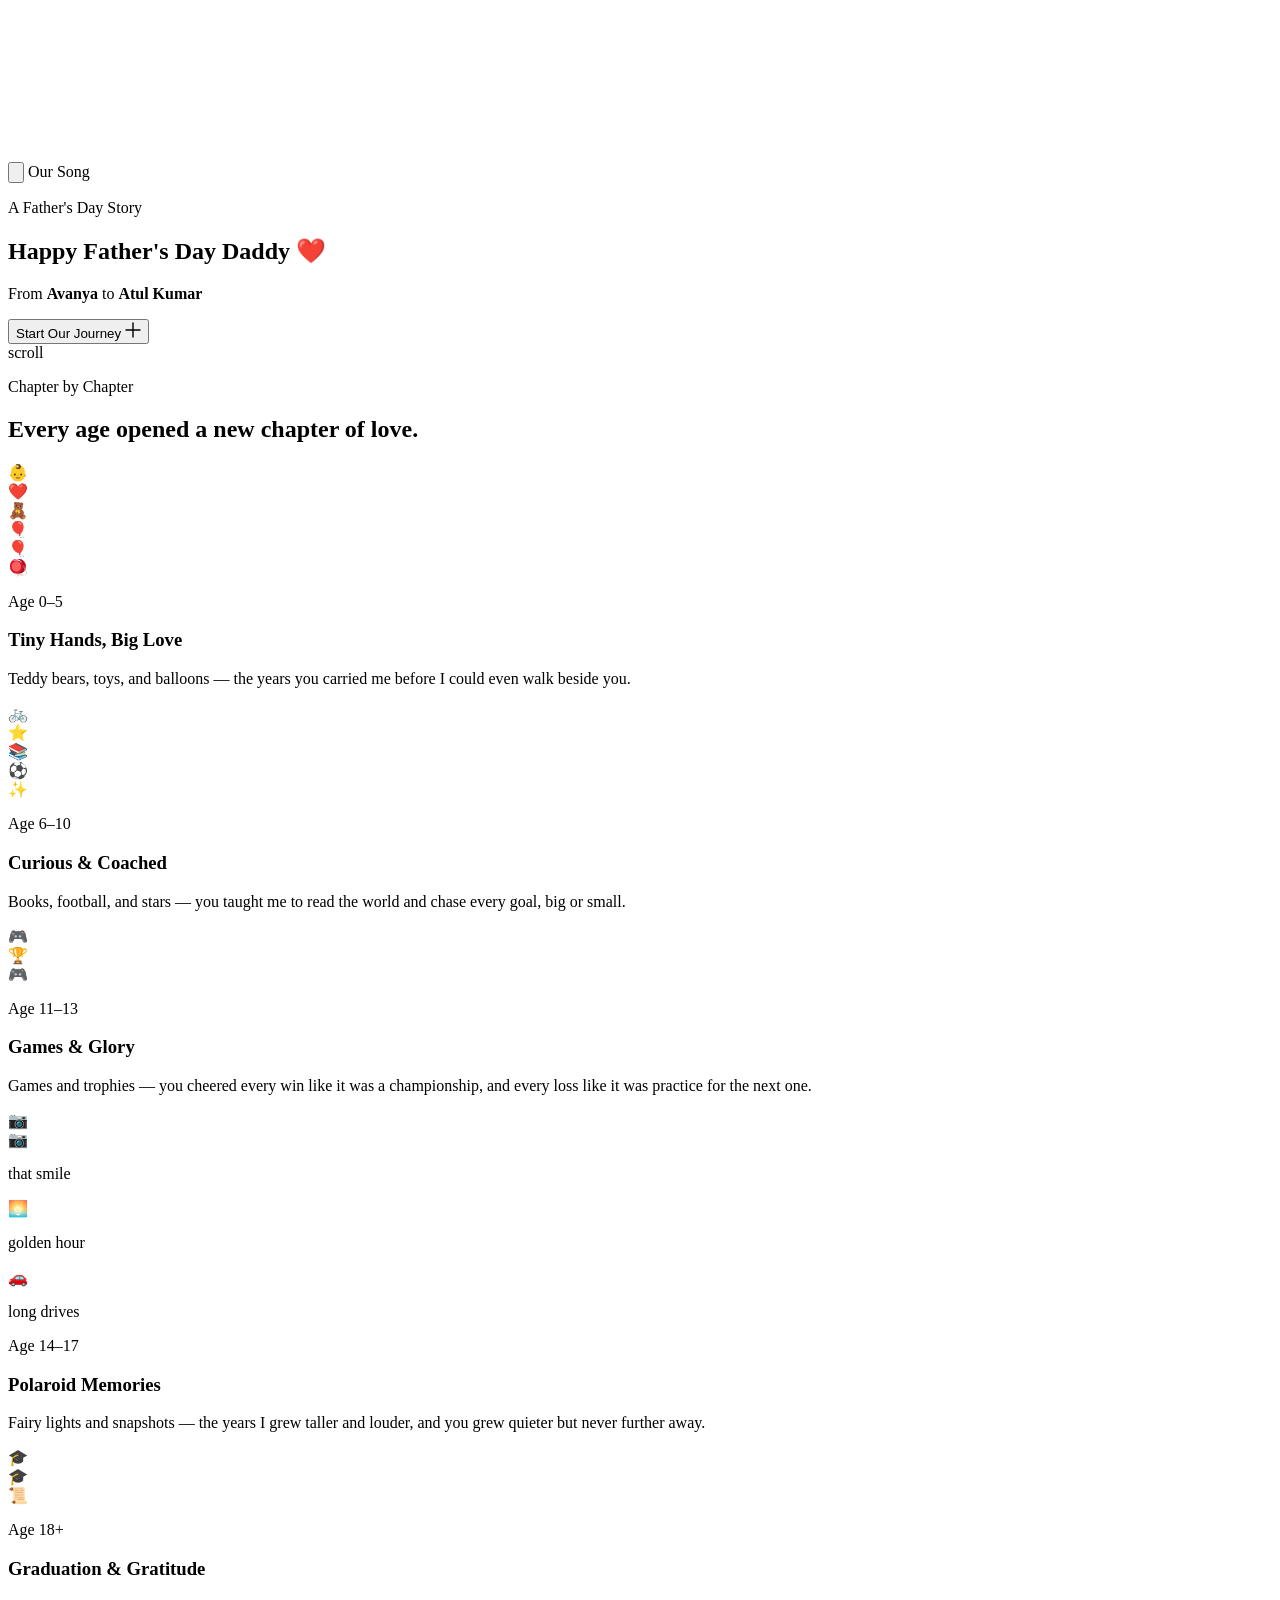
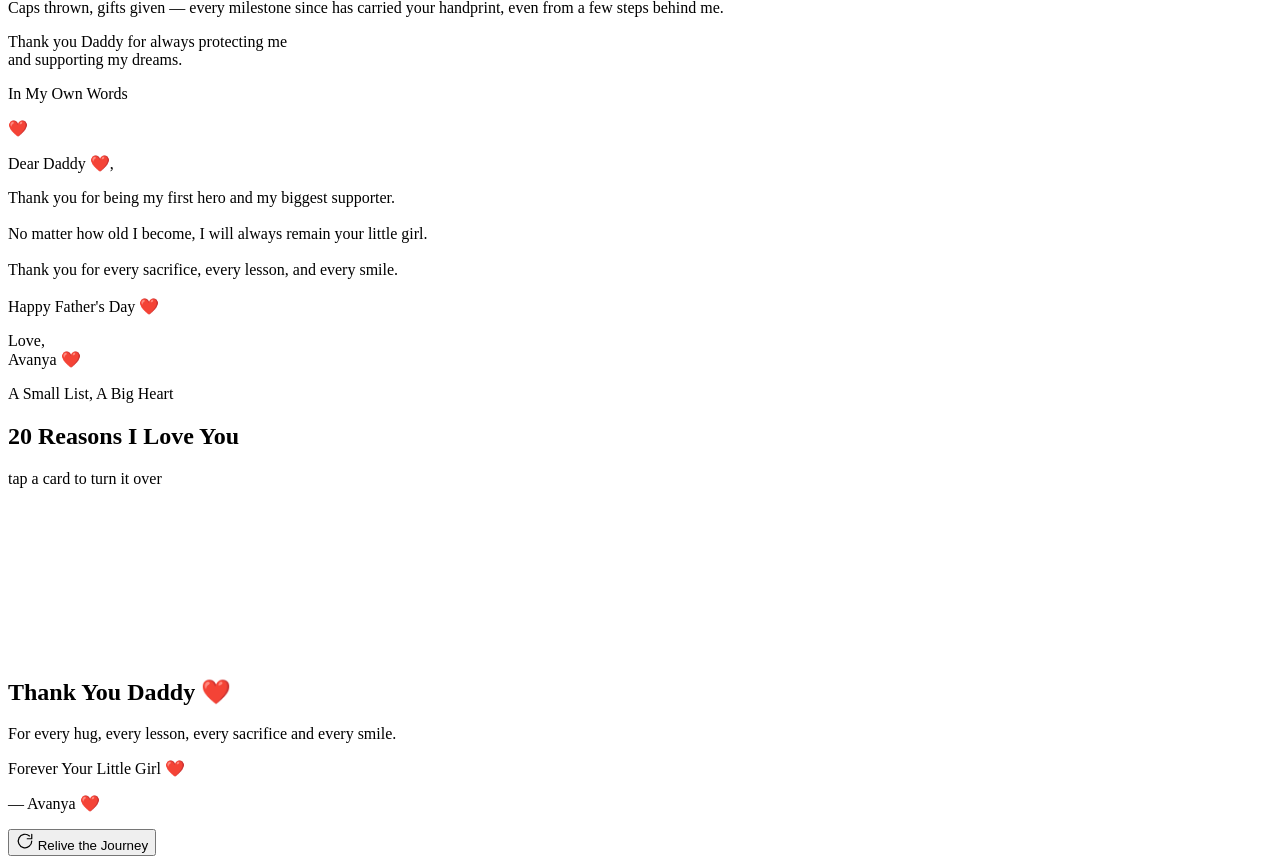
==== index.html @ ef692b57 "Add files via upload" ====
<!DOCTYPE html>
<html lang="en">
<head>
<meta charset="UTF-8">
<meta name="viewport" content="width=device-width, initial-scale=1.0">
<title>A Journey With Daddy ❤️</title>
<link rel="preconnect" href="https://fonts.googleapis.com">
<link rel="preconnect" href="https://fonts.gstatic.com" crossorigin>
<link href="https://fonts.googleapis.com/css2?family=Great+Vibes&family=Playfair+Display:ital,wght@0,400;0,500;0,600;0,700;0,800;0,900;1,500;1,600&family=Quicksand:wght@400;500;600;700&display=swap" rel="stylesheet">
<link rel="stylesheet" href="style.css">
</head>
<body>

<!-- Cursor glow -->
<div class="cursor-glow" id="cursorGlow"></div>

<!-- Ambient canvases -->
<canvas id="starsCanvas"></canvas>
<canvas id="particlesCanvas"></canvas>
<div class="floating-hearts" id="floatingHearts"></div>

<!-- Music Player -->
<div class="music-player" id="musicPlayer">
  <button class="music-btn" id="musicToggle" aria-label="Toggle background music">
    <svg class="music-icon note" viewBox="0 0 24 24" fill="none"><path d="M9 18V5l12-2v13" stroke="currentColor" stroke-width="1.6" stroke-linecap="round" stroke-linejoin="round"/><circle cx="6" cy="18" r="3" stroke="currentColor" stroke-width="1.6"/><circle cx="18" cy="16" r="3" stroke="currentColor" stroke-width="1.6"/></svg>
    <span class="music-rings"><i></i><i></i><i></i></span>
  </button>
  <span class="music-label">Our Song</span>
</div>
<audio id="bgAudio" loop preload="none">
  <source src="https://cdn.pixabay.com/download/audio/2022/05/27/audio_1808fbf07a.mp3" type="audio/mpeg">
</audio>

<!-- Progress thread -->
<div class="scroll-progress" aria-hidden="true"><div class="scroll-progress-fill" id="scrollFill"></div></div>

<!-- ============ HERO ============ -->
<section class="hero" id="hero">
  <div class="hero-vignette"></div>
  <div class="lanterns-bg" id="heroLanterns"></div>

  <div class="locket-wrap" id="locketWrap">
    <div class="locket" id="locket">
      <div class="locket-half left"></div>
      <div class="locket-half right"></div>
      <div class="locket-glow"></div>
    </div>
  </div>

  <div class="hero-content" id="heroContent">
    <p class="eyebrow">A Father's Day Story</p>
    <h1 class="hero-title">
      <span class="line">Happy Father's Day</span>
      <span class="line gold-shimmer">Daddy ❤️</span>
    </h1>
    <p class="hero-subtitle" id="typewriter"></p>
    <p class="hero-byline">From <strong>Avanya</strong> to <strong>Atul Kumar</strong></p>

    <button class="btn-primary" id="startJourneyBtn">
      <span>Start Our Journey</span>
      <svg width="16" height="16" viewBox="0 0 16 16" fill="none"><path d="M8 1v14M1 8h14" stroke="currentColor" stroke-width="1.4" stroke-linecap="round"/></svg>
    </button>
  </div>

  <div class="scroll-cue">
    <span>scroll</span>
    <div class="scroll-cue-line"></div>
  </div>
</section>

<!-- ============ TIMELINE INTRO ============ -->
<section class="timeline-intro">
  <p class="section-eyebrow">Chapter by Chapter</p>
  <h2 class="section-title">Every age opened <span class="ital">a new chapter</span> of love.</h2>
</section>

<!-- ============ TIMELINE ============ -->
<section class="timeline" id="timeline">
  <div class="timeline-spine" aria-hidden="true">
    <div class="timeline-spine-fill" id="spineFill"></div>
    <div class="timeline-spark" id="timelineSpark"></div>
  </div>

  <!-- Chapter 1 -->
  <article class="chapter" data-chapter="1" data-anim="envelope">
    <div class="chapter-marker"><span>👶</span></div>
    <div class="chapter-card">
      <div class="chapter-stage">
        <div class="envelope" id="envelope1">
          <div class="envelope-back"></div>
          <div class="envelope-hearts" id="envHearts1"></div>
          <div class="envelope-flap"></div>
          <div class="envelope-front"></div>
          <div class="envelope-seal">❤️</div>
        </div>
        <div class="floaty teddy">🧸</div>
        <div class="floaty balloon b1">🎈</div>
        <div class="floaty balloon b2">🎈</div>
        <div class="floaty toy">🪀</div>
      </div>
      <div class="chapter-text">
        <p class="chapter-age">Age 0–5</p>
        <h3>Tiny Hands, Big Love</h3>
        <p>Teddy bears, toys, and balloons — the years you carried me before I could even walk beside you.</p>
      </div>
    </div>
  </article>

  <!-- Chapter 2 -->
  <article class="chapter reverse" data-chapter="2" data-anim="starburst">
    <div class="chapter-marker"><span>🚲</span></div>
    <div class="chapter-card">
      <div class="chapter-stage">
        <div class="star-burst-wrap" id="starBurst2">
          <div class="burst-core">⭐</div>
          <div class="burst-rays" id="burstRays2"></div>
        </div>
        <div class="floaty book">📚</div>
        <div class="floaty ball">⚽</div>
        <div class="floaty star1">✨</div>
      </div>
      <div class="chapter-text">
        <p class="chapter-age">Age 6–10</p>
        <h3>Curious & Coached</h3>
        <p>Books, football, and stars — you taught me to read the world and chase every goal, big or small.</p>
      </div>
    </div>
  </article>

  <!-- Chapter 3 -->
  <article class="chapter" data-chapter="3" data-anim="confetti">
    <div class="chapter-marker"><span>🎮</span></div>
    <div class="chapter-card">
      <div class="chapter-stage">
        <div class="confetti-wrap" id="confettiWrap3"></div>
        <div class="floaty trophy">🏆</div>
        <div class="floaty controller">🎮</div>
      </div>
      <div class="chapter-text">
        <p class="chapter-age">Age 11–13</p>
        <h3>Games & Glory</h3>
        <p>Games and trophies — you cheered every win like it was a championship, and every loss like it was practice for the next one.</p>
      </div>
    </div>
  </article>

  <!-- Chapter 4 -->
  <article class="chapter reverse" data-chapter="4" data-anim="polaroids">
    <div class="chapter-marker"><span>📷</span></div>
    <div class="chapter-card">
      <div class="chapter-stage">
        <div class="lights-string">
          <span></span><span></span><span></span><span></span><span></span><span></span><span></span>
        </div>
        <div class="polaroids" id="polaroids4">
          <div class="polaroid p1"><div class="pic">📷</div><p>that smile</p></div>
          <div class="polaroid p2"><div class="pic">🌅</div><p>golden hour</p></div>
          <div class="polaroid p3"><div class="pic">🚗</div><p>long drives</p></div>
        </div>
      </div>
      <div class="chapter-text">
        <p class="chapter-age">Age 14–17</p>
        <h3>Polaroid Memories</h3>
        <p>Fairy lights and snapshots — the years I grew taller and louder, and you grew quieter but never further away.</p>
      </div>
    </div>
  </article>

  <!-- Chapter 5 -->
  <article class="chapter" data-chapter="5" data-anim="giftbox">
    <div class="chapter-marker"><span>🎓</span></div>
    <div class="chapter-card">
      <div class="chapter-stage">
        <div class="gift-wrap" id="gift5">
          <div class="gift-lid"></div>
          <div class="gift-box"></div>
          <div class="gift-ribbon-v"></div>
          <div class="gift-ribbon-h"></div>
          <div class="gift-particles" id="giftParticles5"></div>
        </div>
        <div class="floaty cap">🎓</div>
        <div class="floaty scroll">📜</div>
      </div>
      <div class="chapter-text">
        <p class="chapter-age">Age 18+</p>
        <h3>Graduation & Gratitude</h3>
        <p>Caps thrown, gifts given — every milestone since has carried your handprint, even from a few steps behind me.</p>
      </div>
    </div>
  </article>
</section>

<!-- ============ BONUS LINE ============ -->
<section class="bonus">
  <div class="bonus-frame">
    <p class="bonus-text">Thank you Daddy for always protecting me<br class="br-desktop"> and supporting my dreams.</p>
    <div class="bonus-glow"></div>
  </div>
</section>

<!-- ============ LETTER ============ -->
<section class="letter-section" id="letterSection">
  <p class="section-eyebrow">In My Own Words</p>
  <div class="letter-paper" id="letterPaper">
    <div class="wax-seal">❤️</div>
    <p class="letter-greeting">Dear Daddy ❤️,</p>
    <p class="letter-body">
      Thank you for being my first hero and my biggest supporter.<br><br>
      No matter how old I become, I will always remain your little girl.<br><br>
      Thank you for every sacrifice, every lesson, and every smile.<br><br>
      Happy Father's Day ❤️
    </p>
    <p class="letter-signoff">Love,<br><span class="signature-script">Avanya ❤️</span></p>
  </div>
</section>

<!-- ============ 20 REASONS ============ -->
<section class="reasons" id="reasonsSection">
  <p class="section-eyebrow">A Small List, A Big Heart</p>
  <h2 class="section-title">20 Reasons I Love You</h2>
  <p class="reasons-hint">tap a card to turn it over</p>
  <div class="reasons-grid" id="reasonsGrid"></div>
</section>

<!-- ============ FINALE ============ -->
<section class="finale" id="finaleSection">
  <canvas id="fireworksCanvas"></canvas>
  <div class="finale-lanterns" id="finaleLanterns"></div>
  <div class="finale-hearts" id="finaleHearts"></div>
  <div class="finale-stars" id="finaleStars"></div>

  <div class="finale-content">
    <h2 class="finale-title gold-shimmer">Thank You Daddy ❤️</h2>
    <p class="finale-sub">For every hug, every lesson, every sacrifice and every smile.</p>
    <p class="finale-tagline">Forever Your Little Girl ❤️</p>
    <p class="finale-signature">— Avanya ❤️</p>
  </div>

  <button class="replay-btn" id="replayBtn" title="Play it again">
    <svg width="18" height="18" viewBox="0 0 24 24" fill="none"><path d="M21 12a9 9 0 1 1-3-6.7" stroke="currentColor" stroke-width="1.6" stroke-linecap="round"/><path d="M21 3v6h-6" stroke="currentColor" stroke-width="1.6" stroke-linecap="round" stroke-linejoin="round"/></svg>
    <span>Relive the Journey</span>
  </button>
</section>

<!-- Easter egg toast -->
<div class="egg-toast" id="eggToast"></div>

<script src="script.js"></script>
</body>
</html>
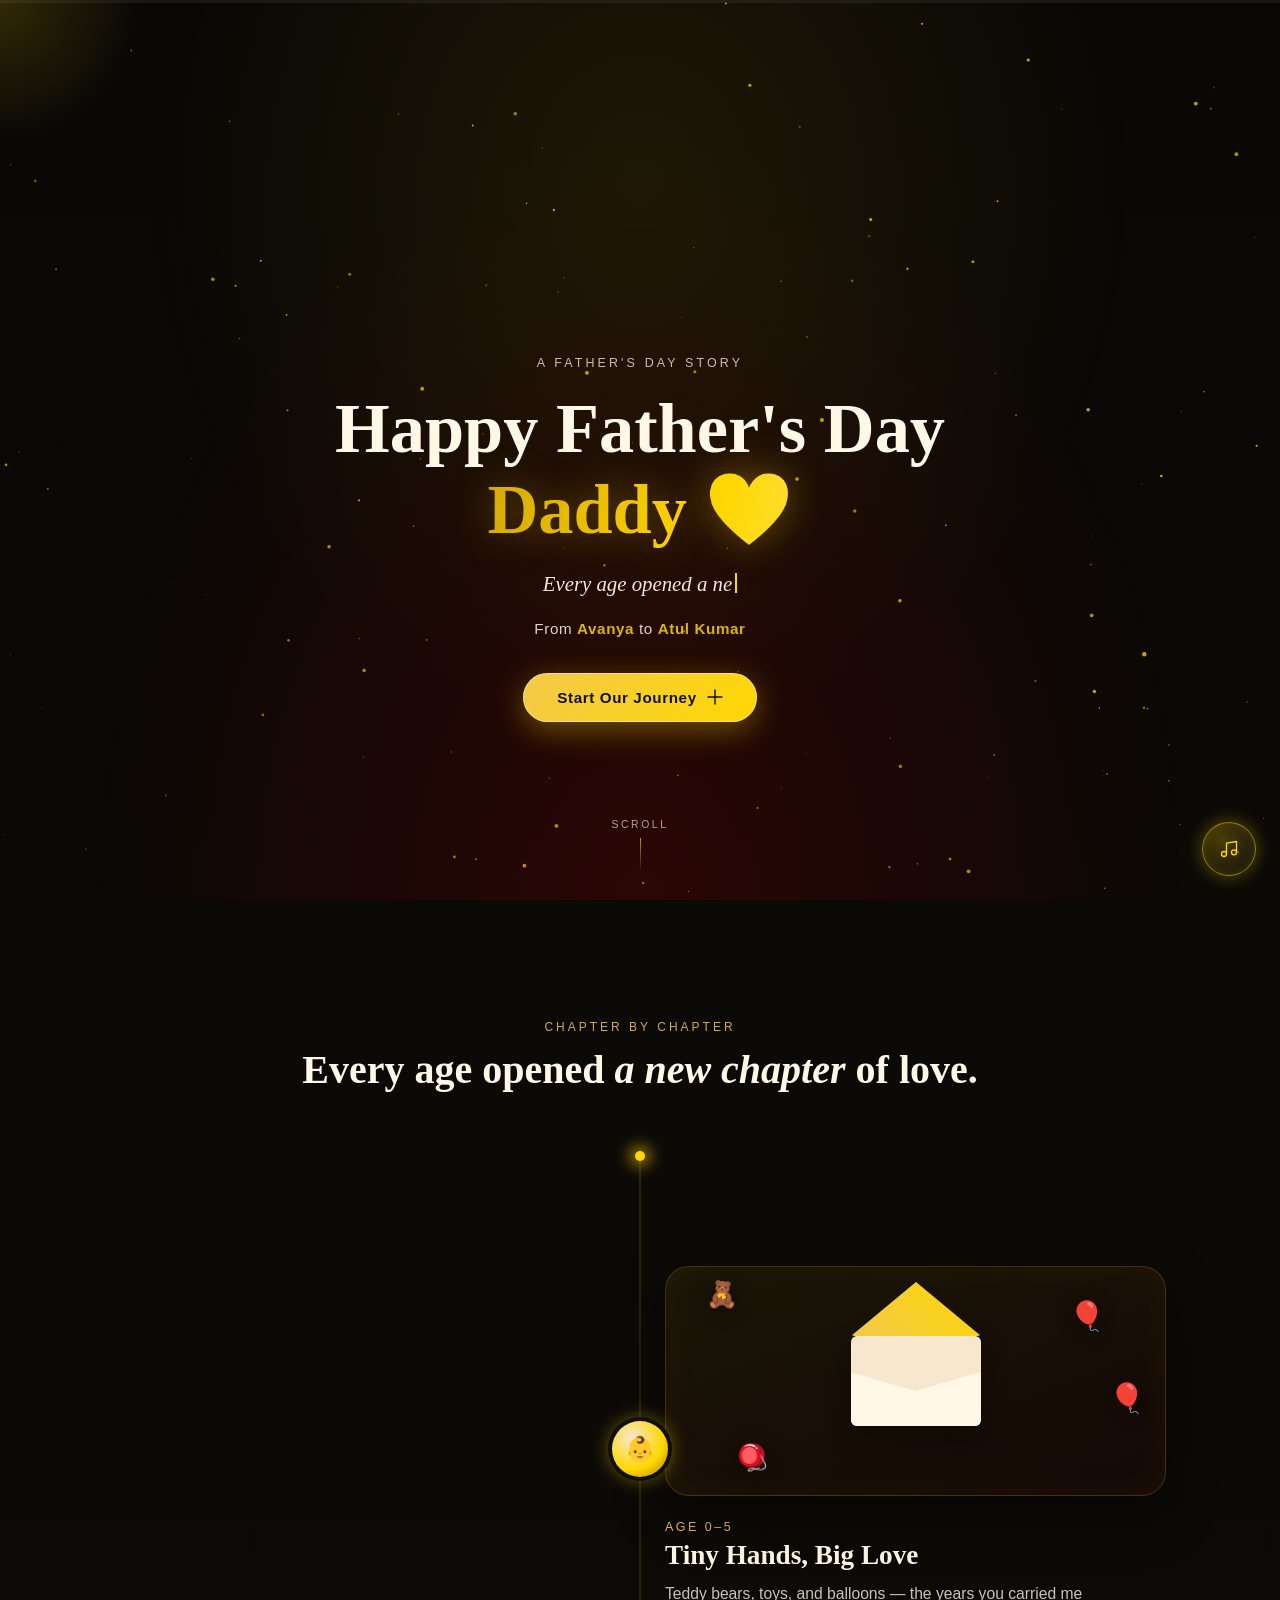
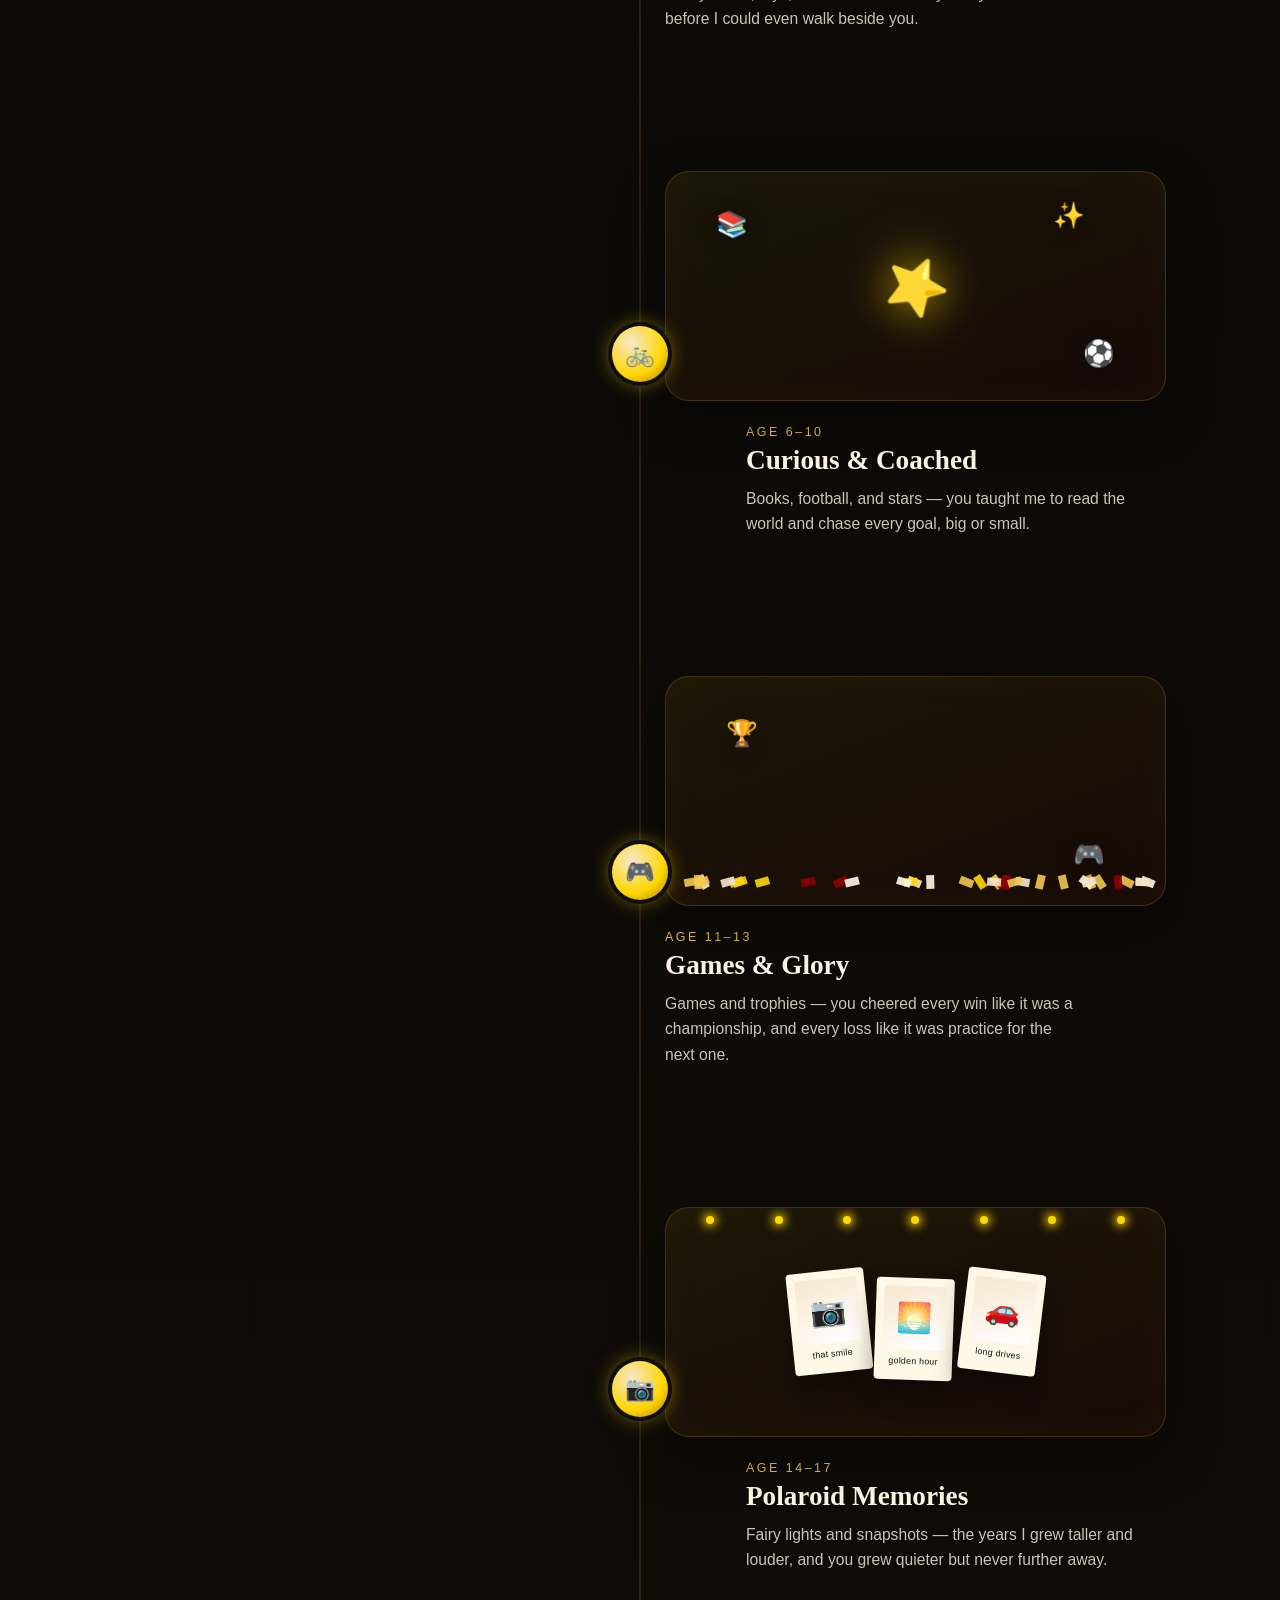
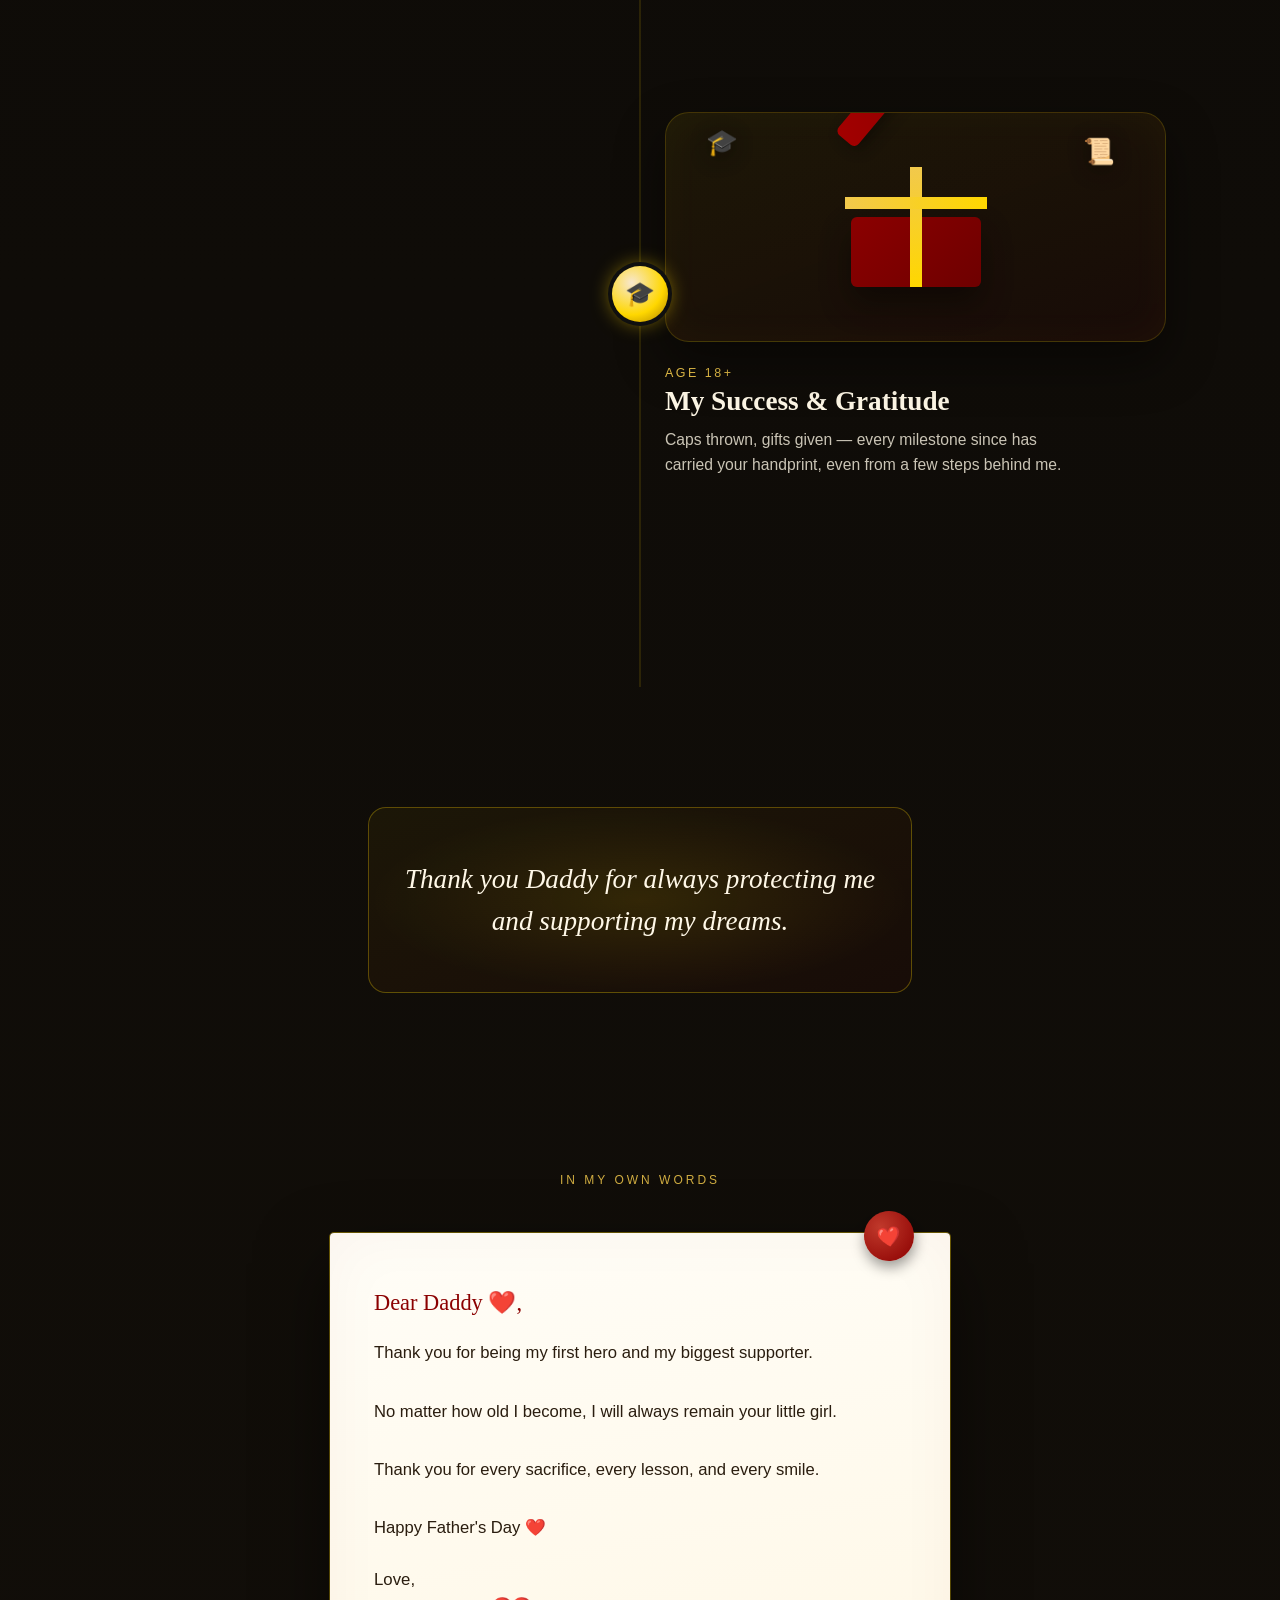
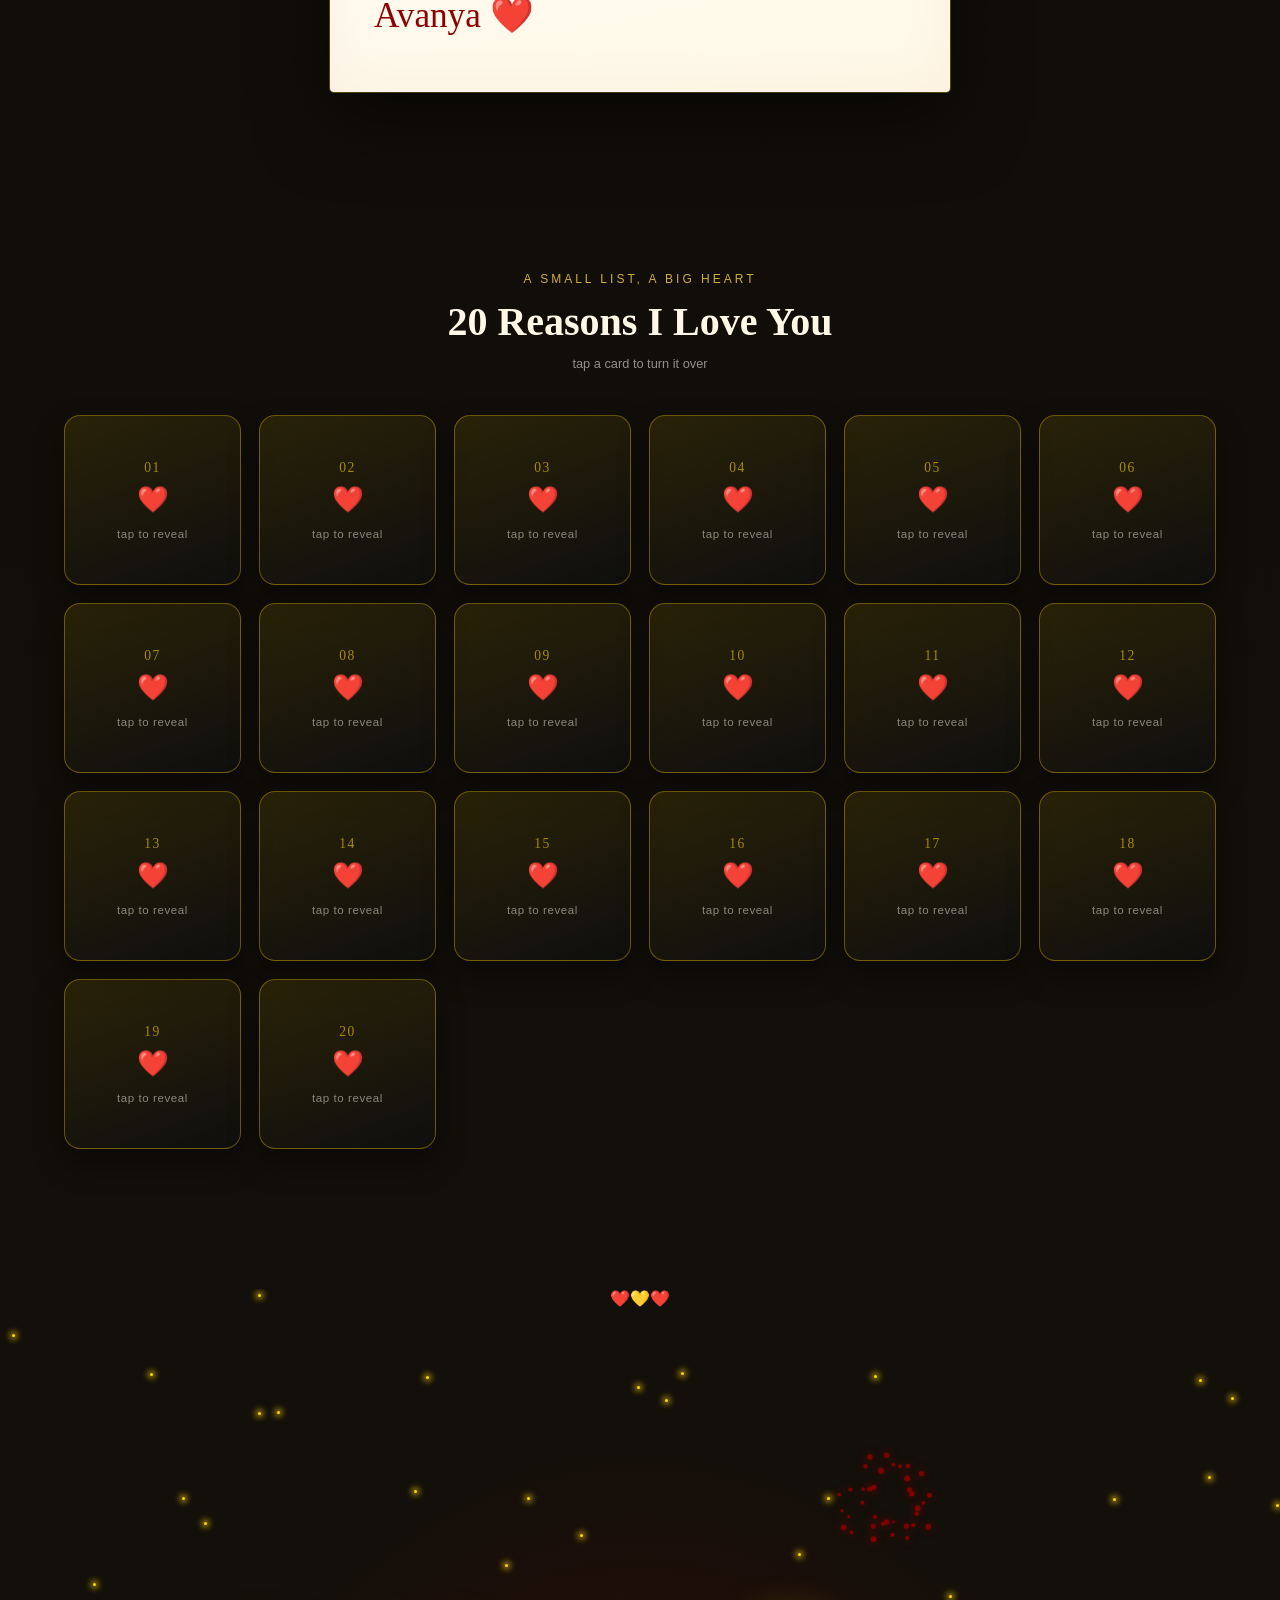
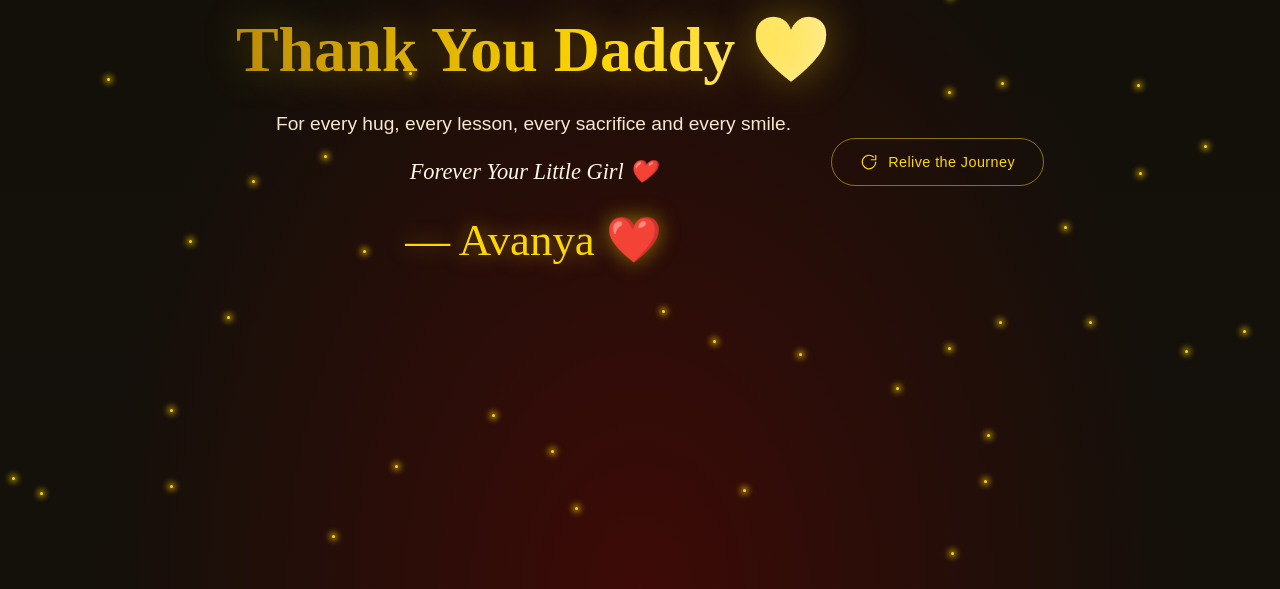
==== commit b738f509: "Change heading from 'Graduation' to 'My Success'" ====
--- a/index.html
+++ b/index.html
@@ -183,7 +183,7 @@
       </div>
       <div class="chapter-text">
         <p class="chapter-age">Age 18+</p>
-        <h3>Graduation & Gratitude</h3>
+        <h3>My Success & Gratitude</h3>
         <p>Caps thrown, gifts given — every milestone since has carried your handprint, even from a few steps behind me.</p>
       </div>
     </div>
--- a/style.css
+++ b/style.css
@@ -0,0 +1,1078 @@
+/* ===========================================================
+   A JOURNEY WITH DADDY — Elegant Gold Theme
+   =========================================================== */
+
+:root{
+  --gold: #FFD700;
+  --gold-soft: #F2C94C;
+  --deep-red: #8B0000;
+  --black: #0F0F0F;
+  --ivory: #FFF8E7;
+  --champagne: #F7E7CE;
+
+  --bg-1: #0a0806;
+  --bg-2: #14100a;
+
+  --font-display: 'Playfair Display', serif;
+  --font-body: 'Quicksand', sans-serif;
+  --font-script: 'Great Vibes', cursive;
+
+  --ease: cubic-bezier(.22,.61,.36,1);
+}
+
+@media (prefers-reduced-motion: reduce){
+  *{ animation-duration: 0.001ms !important; animation-iteration-count: 1 !important; transition-duration: 0.001ms !important; scroll-behavior: auto !important; }
+}
+
+*{ margin:0; padding:0; box-sizing:border-box; }
+
+html{
+  scroll-behavior: smooth;
+  background: var(--black);
+}
+
+body{
+  font-family: var(--font-body);
+  background: linear-gradient(180deg, var(--bg-1), var(--bg-2));
+  color: var(--ivory);
+  overflow-x: hidden;
+  position: relative;
+  cursor: default;
+}
+
+::selection{ background: var(--deep-red); color: var(--gold); }
+
+a, button{ font-family: inherit; }
+
+:focus-visible{
+  outline: 2px solid var(--gold);
+  outline-offset: 3px;
+}
+
+.ital{ font-style: italic; }
+
+/* ============ Ambient canvases / layers ============ */
+#starsCanvas, #particlesCanvas{
+  position: fixed; inset: 0;
+  width: 100%; height: 100%;
+  pointer-events: none;
+  z-index: 1;
+}
+#particlesCanvas{ z-index: 2; }
+
+.floating-hearts{
+  position: fixed; inset:0;
+  pointer-events: none;
+  z-index: 3;
+  overflow: hidden;
+}
+.floating-hearts .fh{
+  position: absolute;
+  bottom: -40px;
+  font-size: var(--s, 16px);
+  opacity: .85;
+  filter: drop-shadow(0 0 6px rgba(255,215,0,.5));
+  animation: floatUp var(--dur,12s) linear forwards;
+  will-change: transform, opacity;
+}
+@keyframes floatUp{
+  0%{ transform: translateY(0) translateX(0) rotate(0deg); opacity:0; }
+  10%{ opacity:.9; }
+  90%{ opacity:.7; }
+  100%{ transform: translateY(-110vh) translateX(var(--drift,30px)) rotate(360deg); opacity:0; }
+}
+
+/* ============ Cursor glow ============ */
+.cursor-glow{
+  position: fixed;
+  top:0; left:0;
+  width: 280px; height: 280px;
+  border-radius: 50%;
+  background: radial-gradient(circle, rgba(255,215,0,.16), rgba(255,215,0,0) 70%);
+  pointer-events: none;
+  z-index: 5;
+  transform: translate(-50%,-50%);
+  transition: opacity .3s ease;
+  mix-blend-mode: screen;
+}
+@media (hover: none){ .cursor-glow{ display:none; } }
+
+/* ============ Scroll progress thread ============ */
+.scroll-progress{
+  position: fixed;
+  top:0; left:0; right:0;
+  height: 3px;
+  background: rgba(255,255,255,.06);
+  z-index: 60;
+}
+.scroll-progress-fill{
+  height: 100%;
+  width: 0%;
+  background: linear-gradient(90deg, var(--deep-red), var(--gold));
+  box-shadow: 0 0 10px rgba(255,215,0,.7);
+  transition: width .08s linear;
+}
+
+/* ============ Music player ============ */
+.music-player{
+  position: fixed;
+  bottom: 24px; right: 24px;
+  z-index: 50;
+  display: flex;
+  align-items: center;
+  gap: 10px;
+  flex-direction: row-reverse;
+}
+.music-btn{
+  width: 54px; height: 54px;
+  border-radius: 50%;
+  border: 1px solid rgba(255,215,0,.5);
+  background: radial-gradient(circle at 35% 30%, rgba(255,215,0,.25), rgba(15,15,15,.9));
+  color: var(--gold);
+  display:flex; align-items:center; justify-content:center;
+  cursor: pointer;
+  position: relative;
+  box-shadow: 0 0 18px rgba(255,215,0,.35), inset 0 0 10px rgba(255,215,0,.15);
+  transition: transform .25s var(--ease);
+}
+.music-btn:hover{ transform: scale(1.08); }
+.music-icon{ width: 20px; height:20px; position:relative; z-index:2; transition: transform .4s; }
+.music-player.playing .music-icon{ animation: noteBob 1.6s ease-in-out infinite; }
+@keyframes noteBob{ 0%,100%{ transform: translateY(0) rotate(0); } 50%{ transform: translateY(-2px) rotate(-6deg); } }
+
+.music-rings{ position:absolute; inset:0; border-radius:50%; }
+.music-rings i{
+  position:absolute; inset:0;
+  border-radius:50%;
+  border: 1px solid rgba(255,215,0,.5);
+  opacity: 0;
+}
+.music-player.playing .music-rings i{ animation: ringPulse 2.4s ease-out infinite; }
+.music-rings i:nth-child(2){ animation-delay: .8s; }
+.music-rings i:nth-child(3){ animation-delay: 1.6s; }
+@keyframes ringPulse{
+  0%{ transform: scale(1); opacity:.6; }
+  100%{ transform: scale(1.8); opacity:0; }
+}
+.music-label{
+  font-size: .72rem;
+  letter-spacing: .08em;
+  text-transform: uppercase;
+  color: var(--champagne);
+  background: rgba(15,15,15,.7);
+  border: 1px solid rgba(255,215,0,.25);
+  padding: 6px 12px;
+  border-radius: 20px;
+  opacity: 0;
+  transform: translateX(8px);
+  transition: opacity .3s, transform .3s;
+  pointer-events: none;
+  white-space: nowrap;
+}
+.music-player:hover .music-label{ opacity: 1; transform: translateX(0); }
+
+/* =========================================================
+   HERO
+   ========================================================= */
+.hero{
+  position: relative;
+  min-height: 100vh;
+  display: flex;
+  flex-direction: column;
+  align-items: center;
+  justify-content: center;
+  text-align: center;
+  padding: 100px 24px 80px;
+  overflow: hidden;
+  z-index: 4;
+}
+.hero-vignette{
+  position: absolute; inset: 0;
+  background:
+    radial-gradient(ellipse at 50% 20%, rgba(255,215,0,.08), transparent 55%),
+    radial-gradient(ellipse at 50% 100%, rgba(139,0,0,.25), transparent 60%);
+  pointer-events: none;
+}
+
+.lanterns-bg{ position:absolute; inset:0; pointer-events:none; overflow:hidden; }
+.lantern{
+  position: absolute;
+  bottom: -120px;
+  font-size: var(--lsize, 30px);
+  opacity: .8;
+  filter: drop-shadow(0 0 12px rgba(255,180,60,.7));
+  animation: lanternRise var(--ldur, 18s) ease-in forwards;
+}
+@keyframes lanternRise{
+  0%{ transform: translateY(0) translateX(0) rotate(-3deg); opacity:0; }
+  8%{ opacity:.9; }
+  50%{ transform: translateY(-55vh) translateX(var(--ldrift,20px)) rotate(3deg); }
+  100%{ transform: translateY(-115vh) translateX(calc(var(--ldrift,20px) * -1)) rotate(-3deg); opacity:0; }
+}
+
+/* Locket */
+.locket-wrap{
+  position: relative;
+  width: 140px; height: 140px;
+  margin-bottom: 18px;
+  perspective: 800px;
+}
+.locket{
+  position: relative;
+  width: 100%; height: 100%;
+}
+.locket-half{
+  position: absolute;
+  top:0; width: 50%; height: 100%;
+  background: linear-gradient(135deg, var(--gold-soft), var(--gold) 40%, #b8860b 100%);
+  border: 2px solid rgba(255,248,231,.6);
+  box-shadow: 0 0 30px rgba(255,215,0,.55), inset 0 0 18px rgba(255,255,255,.25);
+  transition: transform 1.4s var(--ease);
+  transform-origin: center;
+}
+.locket-half.left{
+  left:0;
+  border-radius: 70px 6px 6px 70px;
+  transform: rotateY(0deg);
+}
+.locket-half.right{
+  right:0;
+  border-radius: 6px 70px 70px 6px;
+  transform: rotateY(0deg);
+}
+.locket-half::after{
+  content:"";
+  position: absolute; inset: 10px;
+  border: 1px solid rgba(139,0,0,.5);
+  border-radius: inherit;
+}
+.locket.opened .locket-half.left{ transform: translateX(-130%) rotateY(-40deg); opacity: 0; }
+.locket.opened .locket-half.right{ transform: translateX(130%) rotateY(40deg); opacity: 0; }
+.locket-glow{
+  position: absolute;
+  inset: -30px;
+  border-radius: 50%;
+  background: radial-gradient(circle, rgba(255,215,0,.55), transparent 65%);
+  opacity: 0;
+  transition: opacity .8s ease;
+  pointer-events:none;
+}
+.locket.opened .locket-glow{ opacity: 1; animation: locketFlash 1.6s ease-out forwards; }
+@keyframes locketFlash{
+  0%{ transform: scale(.6); opacity: 0; }
+  35%{ transform: scale(1.6); opacity: 1; }
+  100%{ transform: scale(2.4); opacity: 0; }
+}
+
+.hero-content{
+  position: relative;
+  z-index: 5;
+  max-width: 760px;
+  display:flex;
+  flex-direction: column;
+  align-items: center;
+  opacity: 0;
+  transform: translateY(16px);
+  animation: heroIn 1.2s var(--ease) forwards;
+  animation-delay: .3s;
+}
+@keyframes heroIn{ to{ opacity:1; transform: translateY(0); } }
+
+.eyebrow{
+  font-size: .78rem;
+  letter-spacing: .25em;
+  text-transform: uppercase;
+  color: var(--champagne);
+  opacity: .8;
+  margin-bottom: 18px;
+}
+
+.hero-title{
+  font-family: var(--font-display);
+  font-weight: 800;
+  line-height: 1.15;
+  font-size: clamp(2.1rem, 6.5vw, 4.4rem);
+  color: var(--ivory);
+  margin-bottom: 22px;
+}
+.hero-title .line{ display:block; }
+
+.gold-shimmer{
+  background: linear-gradient(100deg, #b8860b 0%, var(--gold) 25%, #fff7d6 45%, var(--gold) 65%, #8a6d00 90%);
+  background-size: 250% auto;
+  -webkit-background-clip: text;
+  background-clip: text;
+  color: transparent;
+  animation: shimmer 5s linear infinite;
+  text-shadow: 0 0 40px rgba(255,215,0,.35);
+}
+@keyframes shimmer{
+  0%{ background-position: 0% 50%; }
+  100%{ background-position: 250% 50%; }
+}
+
+.hero-subtitle{
+  font-family: var(--font-display);
+  font-style: italic;
+  font-size: clamp(1rem, 2.4vw, 1.3rem);
+  color: var(--champagne);
+  min-height: 1.6em;
+  margin-bottom: 14px;
+}
+.hero-subtitle::after{
+  content:"";
+  display: inline-block;
+  width: 2px; height: 1em;
+  background: var(--gold);
+  margin-left: 3px;
+  vertical-align: -2px;
+  animation: caretBlink 1s steps(1) infinite;
+}
+@keyframes caretBlink{ 50%{ opacity:0; } }
+
+.hero-byline{
+  font-size: .95rem;
+  letter-spacing: .04em;
+  color: var(--ivory);
+  opacity: .85;
+  margin-bottom: 36px;
+}
+.hero-byline strong{ color: var(--gold); font-weight: 700; }
+
+.btn-primary{
+  position: relative;
+  display: inline-flex;
+  align-items: center;
+  gap: 10px;
+  padding: 16px 34px;
+  font-family: var(--font-body);
+  font-weight: 700;
+  font-size: .95rem;
+  letter-spacing: .04em;
+  color: var(--black);
+  background: linear-gradient(135deg, var(--gold-soft), var(--gold));
+  border: none;
+  border-radius: 40px;
+  cursor: pointer;
+  overflow: hidden;
+  box-shadow: 0 8px 30px rgba(255,215,0,.35), 0 0 0 1px rgba(255,248,231,.4) inset;
+  transition: transform .3s var(--ease), box-shadow .3s var(--ease);
+}
+.btn-primary:hover{
+  transform: translateY(-3px) scale(1.02);
+  box-shadow: 0 14px 40px rgba(255,215,0,.5), 0 0 0 1px rgba(255,248,231,.6) inset;
+}
+.btn-primary:active{ transform: translateY(-1px) scale(.99); }
+.btn-primary svg{ transition: transform .3s; }
+.btn-primary:hover svg{ transform: rotate(90deg); }
+.btn-primary::before{
+  content:"";
+  position: absolute;
+  top:0; left:-60%;
+  width: 40%; height: 100%;
+  background: linear-gradient(120deg, transparent, rgba(255,255,255,.55), transparent);
+  transform: skewX(-20deg);
+  animation: sweep 3.2s ease-in-out infinite;
+}
+@keyframes sweep{
+  0%{ left:-60%; }
+  50%{ left: 130%; }
+  100%{ left: 130%; }
+}
+
+.scroll-cue{
+  position: absolute;
+  bottom: 28px;
+  display: flex;
+  flex-direction: column;
+  align-items: center;
+  gap: 8px;
+  z-index: 5;
+  opacity: .7;
+}
+.scroll-cue span{
+  font-size: .65rem;
+  letter-spacing: .25em;
+  text-transform: uppercase;
+  color: var(--champagne);
+}
+.scroll-cue-line{
+  width: 1px; height: 34px;
+  background: linear-gradient(180deg, var(--gold), transparent);
+  position: relative;
+  overflow: hidden;
+}
+.scroll-cue-line::after{
+  content:"";
+  position: absolute;
+  top:-100%; left:0;
+  width:100%; height:100%;
+  background: var(--gold);
+  animation: cueDrop 1.8s ease-in-out infinite;
+}
+@keyframes cueDrop{ 0%{ top:-100%; } 100%{ top:100%; } }
+
+/* =========================================================
+   SECTION GENERICS
+   ========================================================= */
+.section-eyebrow{
+  text-align:center;
+  font-size: .75rem;
+  letter-spacing: .25em;
+  text-transform: uppercase;
+  color: var(--gold-soft);
+  opacity: .85;
+  margin-bottom: 10px;
+}
+.section-title{
+  text-align:center;
+  font-family: var(--font-display);
+  font-weight: 700;
+  font-size: clamp(1.6rem, 4vw, 2.5rem);
+  color: var(--ivory);
+  max-width: 780px;
+  margin: 0 auto;
+  line-height: 1.3;
+}
+
+.timeline-intro{
+  position: relative;
+  z-index: 4;
+  padding: 120px 24px 60px;
+  text-align: center;
+}
+
+/* =========================================================
+   TIMELINE
+   ========================================================= */
+.timeline{
+  position: relative;
+  z-index: 4;
+  max-width: 1100px;
+  margin: 0 auto;
+  padding: 40px 24px 140px;
+}
+
+.timeline-spine{
+  position: absolute;
+  left: 50%;
+  top: 0;
+  bottom: 0;
+  width: 2px;
+  background: rgba(255,215,0,.12);
+  transform: translateX(-50%);
+}
+.timeline-spine-fill{
+  position: absolute;
+  top:0; left:0; width:100%;
+  height: 0%;
+  background: linear-gradient(180deg, var(--deep-red), var(--gold));
+  box-shadow: 0 0 12px rgba(255,215,0,.6);
+}
+.timeline-spark{
+  position: absolute;
+  left: 50%;
+  top: 0%;
+  width: 10px; height: 10px;
+  border-radius: 50%;
+  background: var(--gold);
+  box-shadow: 0 0 16px 4px rgba(255,215,0,.8);
+  transform: translate(-50%,-50%);
+}
+
+.chapter{
+  position: relative;
+  display: grid;
+  grid-template-columns: 1fr 1fr;
+  align-items: center;
+  gap: 50px;
+  padding: 70px 0;
+  opacity: 0;
+  transform: translateY(50px);
+  transition: opacity .9s var(--ease), transform .9s var(--ease);
+}
+.chapter.in-view{ opacity: 1; transform: translateY(0); }
+
+.chapter-marker{
+  position: absolute;
+  left: 50%;
+  top: 50%;
+  transform: translate(-50%,-50%) scale(.6);
+  width: 56px; height: 56px;
+  border-radius: 50%;
+  background: radial-gradient(circle at 35% 30%, var(--champagne), var(--gold) 60%, #a87c00);
+  display: flex; align-items: center; justify-content: center;
+  font-size: 1.5rem;
+  box-shadow: 0 0 0 4px rgba(15,15,15,1), 0 0 20px rgba(255,215,0,.6);
+  z-index: 6;
+  opacity: 0;
+  transition: opacity .6s var(--ease) .2s, transform .6s var(--ease) .2s;
+}
+.chapter.in-view .chapter-marker{ opacity: 1; transform: translate(-50%,-50%) scale(1); }
+
+.chapter-card{
+  grid-column: 2 / 3;
+  display: flex;
+  flex-direction: column;
+  gap: 24px;
+}
+.chapter.reverse .chapter-card{ grid-column: 1 / 2; }
+.chapter.reverse{ direction: rtl; }
+.chapter.reverse .chapter-text{ direction: ltr; }
+.chapter.reverse .chapter-stage{ direction: ltr; }
+
+.chapter-stage{
+  position: relative;
+  height: 230px;
+  border-radius: 24px;
+  background: linear-gradient(160deg, rgba(255,215,0,.06), rgba(139,0,0,.08));
+  border: 1px solid rgba(255,215,0,.18);
+  display: flex; align-items: center; justify-content: center;
+  overflow: hidden;
+  box-shadow: 0 20px 50px rgba(0,0,0,.45), inset 0 0 40px rgba(255,215,0,.04);
+}
+
+.chapter-text{
+  text-align: left;
+  max-width: 420px;
+}
+.chapter-age{
+  font-size: .78rem;
+  letter-spacing: .2em;
+  text-transform: uppercase;
+  color: var(--gold-soft);
+  margin-bottom: 6px;
+}
+.chapter-text h3{
+  font-family: var(--font-display);
+  font-size: clamp(1.3rem, 2.6vw, 1.7rem);
+  color: var(--ivory);
+  margin-bottom: 10px;
+}
+.chapter-text p:not(.chapter-age){
+  font-size: .98rem;
+  line-height: 1.6;
+  color: rgba(255,248,231,.78);
+}
+
+.floaty{
+  position: absolute;
+  font-size: 1.6rem;
+  filter: drop-shadow(0 4px 10px rgba(0,0,0,.4));
+  animation: gentleFloat 5s ease-in-out infinite;
+}
+@keyframes gentleFloat{
+  0%,100%{ transform: translateY(0) rotate(0deg); }
+  50%{ transform: translateY(-12px) rotate(6deg); }
+}
+
+/* Chapter 1: Envelope */
+.envelope{ position: relative; width: 130px; height: 90px; }
+.envelope-back{
+  position:absolute; inset:0;
+  background: var(--champagne);
+  border-radius: 6px;
+  box-shadow: 0 10px 25px rgba(0,0,0,.35);
+}
+.envelope-front{
+  position:absolute; left:0; right:0; bottom:0; height: 60%;
+  background: var(--ivory);
+  border-radius: 0 0 6px 6px;
+  clip-path: polygon(0 0, 50% 35%, 100% 0, 100% 100%, 0 100%);
+  z-index: 3;
+}
+.envelope-flap{
+  position:absolute; top:0; left:0; right:0; height: 60%;
+  background: linear-gradient(135deg, var(--gold-soft), var(--gold));
+  clip-path: polygon(0 0, 100% 0, 50% 100%);
+  transform-origin: top;
+  transition: transform 1s var(--ease);
+  z-index: 4;
+  border-radius: 4px 4px 0 0;
+}
+.envelope.opened .envelope-flap{ transform: rotateX(180deg); }
+.envelope-seal{
+  position:absolute; top: 28%; left:50%; transform: translate(-50%,-50%);
+  font-size: 1.1rem; z-index: 5;
+  transition: opacity .4s, transform .4s;
+}
+.envelope.opened .envelope-seal{ opacity:0; transform: translate(-50%,-50%) scale(0); }
+.envelope-hearts{ position:absolute; inset:-40px; z-index: 2; pointer-events:none; }
+.envelope-hearts .pop-heart{
+  position:absolute; left:50%; top:50%;
+  font-size: 1rem;
+  opacity:0;
+  animation: heartPop 1.4s ease-out forwards;
+}
+@keyframes heartPop{
+  0%{ opacity:0; transform: translate(-50%,-50%) scale(.3); }
+  20%{ opacity:1; }
+  100%{ opacity:0; transform: translate(calc(-50% + var(--hx,0px)), calc(-50% + var(--hy,-90px))) scale(1.1) rotate(20deg); }
+}
+.teddy{ top: 12px; left: 8%; animation-delay: .2s; }
+.balloon{ font-size: 1.8rem; }
+.b1{ top: 14%; right: 12%; animation-delay: .6s; }
+.b2{ top: 50%; right: 4%; animation-delay: 1.1s; }
+.toy{ bottom: 10%; left: 14%; animation-delay: .9s; }
+
+/* Chapter 2: Star burst */
+.star-burst-wrap{ position: relative; width: 140px; height: 140px; display:flex; align-items:center; justify-content:center; }
+.burst-core{
+  font-size: 2.4rem;
+  filter: drop-shadow(0 0 16px rgba(255,215,0,.8));
+  transition: transform .6s var(--ease);
+}
+.star-burst-wrap.burst .burst-core{ transform: scale(1.4) rotate(25deg); }
+.burst-rays{ position:absolute; inset:0; }
+.burst-rays .ray{
+  position: absolute; top:50%; left:50%;
+  width: 5px; height: 5px;
+  border-radius: 50%;
+  background: var(--gold);
+  box-shadow: 0 0 8px rgba(255,215,0,.9);
+  opacity: 0;
+}
+.star-burst-wrap.burst .ray{
+  animation: rayShoot .9s ease-out forwards;
+}
+@keyframes rayShoot{
+  0%{ opacity: 1; transform: translate(-50%,-50%) translate(0,0) scale(1); }
+  100%{ opacity: 0; transform: translate(-50%,-50%) translate(var(--rx), var(--ry)) scale(.3); }
+}
+.book{ top: 16%; left: 10%; }
+.ball{ bottom: 14%; right: 10%; animation-delay: .4s; }
+.star1{ top: 12%; right: 16%; animation-delay: .8s; }
+
+/* Chapter 3: Confetti */
+.confetti-wrap{ position:absolute; inset:0; overflow:hidden; pointer-events:none; }
+.confetti-wrap .piece{
+  position:absolute;
+  top: -10%;
+  width: 8px; height: 14px;
+  opacity: 0;
+}
+.confetti-wrap.burst .piece{
+  animation: confettiFall var(--cdur,1.6s) ease-in forwards;
+}
+@keyframes confettiFall{
+  0%{ opacity:1; transform: translate(0,0) rotate(0deg); }
+  100%{ opacity:.9; transform: translate(var(--cx,0px), 220px) rotate(var(--crot,400deg)); }
+}
+.trophy{ top: 18%; left: 12%; }
+.controller{ bottom: 16%; right: 12%; animation-delay: .5s; }
+
+/* Chapter 4: Polaroids + lights */
+.lights-string{
+  position: absolute; top: 8px; left: 0; right: 0;
+  display: flex; justify-content: space-around;
+  padding: 0 10px;
+}
+.lights-string span{
+  width: 8px; height: 8px;
+  border-radius: 50%;
+  background: var(--gold);
+  box-shadow: 0 0 10px 3px rgba(255,215,0,.8);
+  animation: twinkleLight 2s ease-in-out infinite;
+}
+.lights-string span:nth-child(odd){ animation-delay: .3s; }
+.lights-string span:nth-child(3n){ animation-delay: .9s; }
+@keyframes twinkleLight{ 0%,100%{ opacity:.4; } 50%{ opacity:1; } }
+
+.polaroids{ position: relative; width: 100%; height: 100%; display:flex; align-items:center; justify-content:center; gap: 14px; }
+.polaroid{
+  background: var(--ivory);
+  padding: 8px 8px 14px;
+  width: 78px;
+  border-radius: 4px;
+  box-shadow: 0 14px 24px rgba(0,0,0,.4);
+  text-align: center;
+  transform-origin: top center;
+  animation: polaroidSwing 4.5s ease-in-out infinite;
+}
+.polaroid .pic{
+  font-size: 1.8rem;
+  background: linear-gradient(160deg, var(--champagne), #fff);
+  height: 64px;
+  display:flex; align-items:center; justify-content:center;
+  margin-bottom: 6px;
+  border-radius: 2px;
+}
+.polaroid p{ font-size: .55rem; color: var(--black); letter-spacing: .03em; }
+.p1{ animation-delay: 0s; transform: rotate(-6deg); }
+.p2{ animation-delay: .6s; margin-top: 14px; transform: rotate(2deg); }
+.p3{ animation-delay: 1.1s; transform: rotate(7deg); }
+@keyframes polaroidSwing{
+  0%,100%{ transform: rotate(-6deg); }
+  50%{ transform: rotate(6deg); }
+}
+.p2{ animation-name: polaroidSwing2; }
+@keyframes polaroidSwing2{ 0%,100%{ transform: translateY(14px) rotate(3deg); } 50%{ transform: translateY(14px) rotate(-3deg); } }
+.p3{ animation-name: polaroidSwing3; }
+@keyframes polaroidSwing3{ 0%,100%{ transform: rotate(7deg); } 50%{ transform: rotate(-4deg); } }
+
+/* Chapter 5: Gift box */
+.gift-wrap{ position: relative; width: 130px; height: 120px; }
+.gift-box{
+  position: absolute; bottom: 0; left: 0; right: 0; height: 70px;
+  background: linear-gradient(135deg, var(--deep-red), #6e0000);
+  border-radius: 6px;
+  box-shadow: 0 16px 30px rgba(0,0,0,.4);
+}
+.gift-lid{
+  position: absolute; top: 30px; left: -6px; right: -6px; height: 26px;
+  background: linear-gradient(135deg, #a30000, var(--deep-red));
+  border-radius: 6px;
+  box-shadow: 0 6px 14px rgba(0,0,0,.35);
+  transition: transform 1s var(--ease), opacity .6s ease;
+  transform-origin: left center;
+  z-index: 3;
+}
+.gift-wrap.opened .gift-lid{
+  transform: translateY(-70px) rotate(-50deg);
+}
+.gift-ribbon-v{
+  position:absolute; top:0; bottom:0; left: 50%; width: 12px;
+  transform: translateX(-50%);
+  background: linear-gradient(180deg, var(--gold-soft), var(--gold));
+  z-index: 2;
+}
+.gift-ribbon-h{
+  position: absolute; top: 30px; left:-6px; right:-6px; height: 12px;
+  background: linear-gradient(90deg, var(--gold-soft), var(--gold));
+  z-index: 4;
+}
+.gift-particles{ position:absolute; inset:-50px; pointer-events:none; z-index: 5; }
+.gift-particles .gp{
+  position:absolute; left:50%; top: 40%;
+  width: 6px; height: 6px;
+  border-radius: 50%;
+  background: var(--gold);
+  box-shadow: 0 0 10px rgba(255,215,0,.9);
+  opacity: 0;
+}
+.gift-wrap.opened .gp{
+  animation: giftPop 1.3s ease-out forwards;
+}
+@keyframes giftPop{
+  0%{ opacity:1; transform: translate(-50%,-50%) scale(1); }
+  100%{ opacity:0; transform: translate(calc(-50% + var(--gx,0px)), calc(-50% + var(--gy,-90px))) scale(.2); }
+}
+.cap{ top: 6%; left: 8%; }
+.scroll{ top: 10%; right: 10%; animation-delay: .5s; }
+
+/* =========================================================
+   BONUS
+   ========================================================= */
+.bonus{
+  position: relative;
+  z-index: 4;
+  padding: 120px 24px;
+  display:flex; justify-content:center;
+}
+.bonus-frame{
+  position: relative;
+  max-width: 760px;
+  text-align: center;
+  padding: 50px 36px;
+  border: 1px solid rgba(255,215,0,.3);
+  border-radius: 18px;
+  background: linear-gradient(160deg, rgba(255,215,0,.05), rgba(139,0,0,.07));
+}
+.bonus-text{
+  font-family: var(--font-display);
+  font-style: italic;
+  font-size: clamp(1.2rem, 3vw, 1.7rem);
+  line-height: 1.55;
+  color: var(--ivory);
+  position: relative; z-index: 2;
+}
+.bonus-glow{
+  position: absolute; inset: -2px;
+  border-radius: 18px;
+  background: radial-gradient(ellipse at center, rgba(255,215,0,.18), transparent 70%);
+  opacity: .6;
+  animation: bonusPulse 3.5s ease-in-out infinite;
+  z-index: 1;
+}
+@keyframes bonusPulse{ 0%,100%{ opacity:.35; } 50%{ opacity:.7; } }
+
+/* =========================================================
+   LETTER
+   ========================================================= */
+.letter-section{
+  position: relative;
+  z-index: 4;
+  padding: 60px 24px 140px;
+  display: flex;
+  flex-direction: column;
+  align-items: center;
+}
+.letter-paper{
+  position: relative;
+  max-width: 620px;
+  width: 100%;
+  margin-top: 36px;
+  padding: 56px 44px;
+  background: linear-gradient(170deg, #fffdf7, var(--ivory));
+  color: #2a1d0f;
+  border-radius: 4px;
+  box-shadow:
+    0 30px 70px rgba(0,0,0,.5),
+    0 0 0 1px rgba(255,215,0,.4),
+    inset 0 0 60px rgba(139,0,0,.04);
+  opacity: 0;
+  transform: translateY(40px) rotateX(8deg);
+  transition: opacity 1s var(--ease), transform 1s var(--ease);
+}
+.letter-paper.in-view{ opacity: 1; transform: translateY(0) rotateX(0deg); }
+.wax-seal{
+  position: absolute;
+  top: -22px; right: 36px;
+  width: 50px; height: 50px;
+  border-radius: 50%;
+  background: radial-gradient(circle at 35% 30%, #c0392b, var(--deep-red));
+  display:flex; align-items:center; justify-content:center;
+  font-size: 1.2rem;
+  box-shadow: 0 6px 14px rgba(0,0,0,.4);
+  transform: rotate(-8deg);
+}
+.letter-greeting{
+  font-family: var(--font-display);
+  font-size: 1.4rem;
+  margin-bottom: 22px;
+  color: var(--deep-red);
+}
+.letter-body{
+  font-size: 1.04rem;
+  line-height: 1.75;
+  margin-bottom: 28px;
+}
+.letter-signoff{ font-size: 1.05rem; }
+.signature-script{
+  font-family: var(--font-script);
+  font-size: 2.2rem;
+  color: var(--deep-red);
+  display: inline-block;
+  margin-top: 4px;
+}
+
+/* =========================================================
+   REASONS / FLIP CARDS
+   ========================================================= */
+.reasons{
+  position: relative;
+  z-index: 4;
+  padding: 40px 24px 140px;
+  max-width: 1200px;
+  margin: 0 auto;
+}
+.reasons-hint{
+  text-align: center;
+  font-size: .8rem;
+  color: rgba(255,248,231,.55);
+  margin-top: 8px;
+  margin-bottom: 44px;
+}
+.reasons-grid{
+  display: grid;
+  grid-template-columns: repeat(auto-fit, minmax(150px, 1fr));
+  gap: 18px;
+}
+.flip-card{
+  perspective: 1000px;
+  height: 170px;
+  cursor: pointer;
+}
+.flip-card-inner{
+  position: relative;
+  width: 100%; height: 100%;
+  transition: transform .7s var(--ease);
+  transform-style: preserve-3d;
+}
+.flip-card.flipped .flip-card-inner{ transform: rotateY(180deg); }
+.flip-front, .flip-back{
+  position: absolute; inset:0;
+  backface-visibility: hidden;
+  border-radius: 16px;
+  display: flex;
+  flex-direction: column;
+  align-items: center;
+  justify-content: center;
+  text-align: center;
+  padding: 16px;
+}
+.flip-front{
+  background: linear-gradient(160deg, rgba(255,215,0,.1), rgba(15,15,15,.9));
+  border: 1px solid rgba(255,215,0,.35);
+  color: var(--gold);
+  box-shadow: 0 14px 30px rgba(0,0,0,.4);
+}
+.flip-front .num{
+  font-family: var(--font-display);
+  font-size: .85rem;
+  opacity: .6;
+  margin-bottom: 8px;
+  letter-spacing: .1em;
+}
+.flip-front .heart-icon{ font-size: 1.6rem; margin-bottom: 6px; }
+.flip-front .tap-label{ font-size: .72rem; color: rgba(255,248,231,.5); margin-top: 8px; letter-spacing: .05em; }
+.flip-back{
+  background: linear-gradient(160deg, var(--gold-soft), var(--gold));
+  color: var(--black);
+  transform: rotateY(180deg);
+  font-weight: 700;
+  font-size: .95rem;
+  line-height: 1.4;
+  box-shadow: 0 14px 30px rgba(255,215,0,.4);
+}
+
+/* =========================================================
+   FINALE
+   ========================================================= */
+.finale{
+  position: relative;
+  min-height: 100vh;
+  display: flex;
+  align-items: center;
+  justify-content: center;
+  text-align: center;
+  overflow: hidden;
+  padding: 100px 24px;
+  background: radial-gradient(ellipse at 50% 100%, rgba(139,0,0,.35), transparent 60%);
+}
+#fireworksCanvas{
+  position: absolute; inset:0;
+  width: 100%; height: 100%;
+  z-index: 1;
+}
+.finale-lanterns, .finale-hearts, .finale-stars{
+  position: absolute; inset:0;
+  pointer-events: none;
+  z-index: 1;
+  overflow: hidden;
+}
+.finale-stars .fstar{
+  position: absolute;
+  width: 3px; height: 3px;
+  border-radius: 50%;
+  background: var(--gold);
+  box-shadow: 0 0 6px 2px rgba(255,215,0,.8);
+  animation: twinkleLight 2.4s ease-in-out infinite;
+}
+
+.finale-content{
+  position: relative;
+  z-index: 3;
+  max-width: 720px;
+}
+.finale-title{
+  font-family: var(--font-display);
+  font-weight: 800;
+  font-size: clamp(2.2rem, 6vw, 4rem);
+  margin-bottom: 22px;
+}
+.finale-sub{
+  font-size: clamp(1rem, 2.2vw, 1.2rem);
+  color: var(--champagne);
+  line-height: 1.6;
+  margin-bottom: 18px;
+}
+.finale-tagline{
+  font-family: var(--font-display);
+  font-style: italic;
+  font-size: clamp(1.1rem, 2.4vw, 1.4rem);
+  color: var(--ivory);
+  margin-bottom: 28px;
+}
+.finale-signature{
+  font-family: var(--font-script);
+  font-size: clamp(2rem, 5vw, 2.8rem);
+  color: var(--gold);
+  text-shadow: 0 0 20px rgba(255,215,0,.5);
+}
+
+.replay-btn{
+  position: relative;
+  z-index: 3;
+  margin-top: 46px;
+  display: inline-flex;
+  align-items: center;
+  gap: 10px;
+  padding: 14px 28px;
+  background: transparent;
+  border: 1px solid rgba(255,215,0,.5);
+  border-radius: 40px;
+  color: var(--gold);
+  font-size: .9rem;
+  letter-spacing: .03em;
+  cursor: pointer;
+  transition: all .3s var(--ease);
+}
+.replay-btn:hover{
+  background: rgba(255,215,0,.12);
+  transform: translateY(-2px);
+  box-shadow: 0 10px 24px rgba(255,215,0,.25);
+}
+
+/* =========================================================
+   EASTER EGG TOAST
+   ========================================================= */
+.egg-toast{
+  position: fixed;
+  bottom: 100px;
+  left: 50%;
+  transform: translateX(-50%) translateY(20px);
+  background: linear-gradient(135deg, rgba(15,15,15,.95), rgba(40,20,10,.95));
+  border: 1px solid rgba(255,215,0,.5);
+  color: var(--gold);
+  padding: 14px 26px;
+  border-radius: 30px;
+  font-size: .9rem;
+  letter-spacing: .02em;
+  box-shadow: 0 10px 30px rgba(0,0,0,.5), 0 0 20px rgba(255,215,0,.25);
+  opacity: 0;
+  pointer-events: none;
+  z-index: 100;
+  transition: opacity .4s ease, transform .4s ease;
+  white-space: nowrap;
+  max-width: 90vw;
+  text-align: center;
+}
+.egg-toast.show{
+  opacity: 1;
+  transform: translateX(-50%) translateY(0);
+}
+
+/* =========================================================
+   RESPONSIVE
+   ========================================================= */
+@media (max-width: 860px){
+  .chapter, .chapter.reverse{
+    grid-template-columns: 1fr;
+    direction: ltr;
+    padding-left: 56px;
+  }
+  .chapter-card, .chapter.reverse .chapter-card{ grid-column: 1/2; }
+  .timeline-spine{ left: 20px; }
+  .chapter-marker{ left: 20px; width: 44px; height: 44px; font-size: 1.2rem; }
+  .timeline-spark{ left: 20px; }
+  .chapter-text{ text-align: left; }
+}
+
+@media (max-width: 600px){
+  .hero{ padding: 90px 18px 70px; }
+  .locket-wrap{ width: 110px; height: 110px; }
+  .music-player{ bottom: 16px; right: 16px; }
+  .music-btn{ width: 46px; height: 46px; }
+  .music-label{ display: none; }
+  .letter-paper{ padding: 40px 24px; }
+  .bonus-frame{ padding: 36px 22px; }
+  .reasons-grid{ grid-template-columns: repeat(2, 1fr); }
+  .flip-card{ height: 150px; }
+  .br-desktop{ display: none; }
+  .chapter-stage{ height: 200px; }
+}
+
+@media (max-width: 380px){
+  .reasons-grid{ grid-template-columns: repeat(2, 1fr); gap: 12px; }
+}
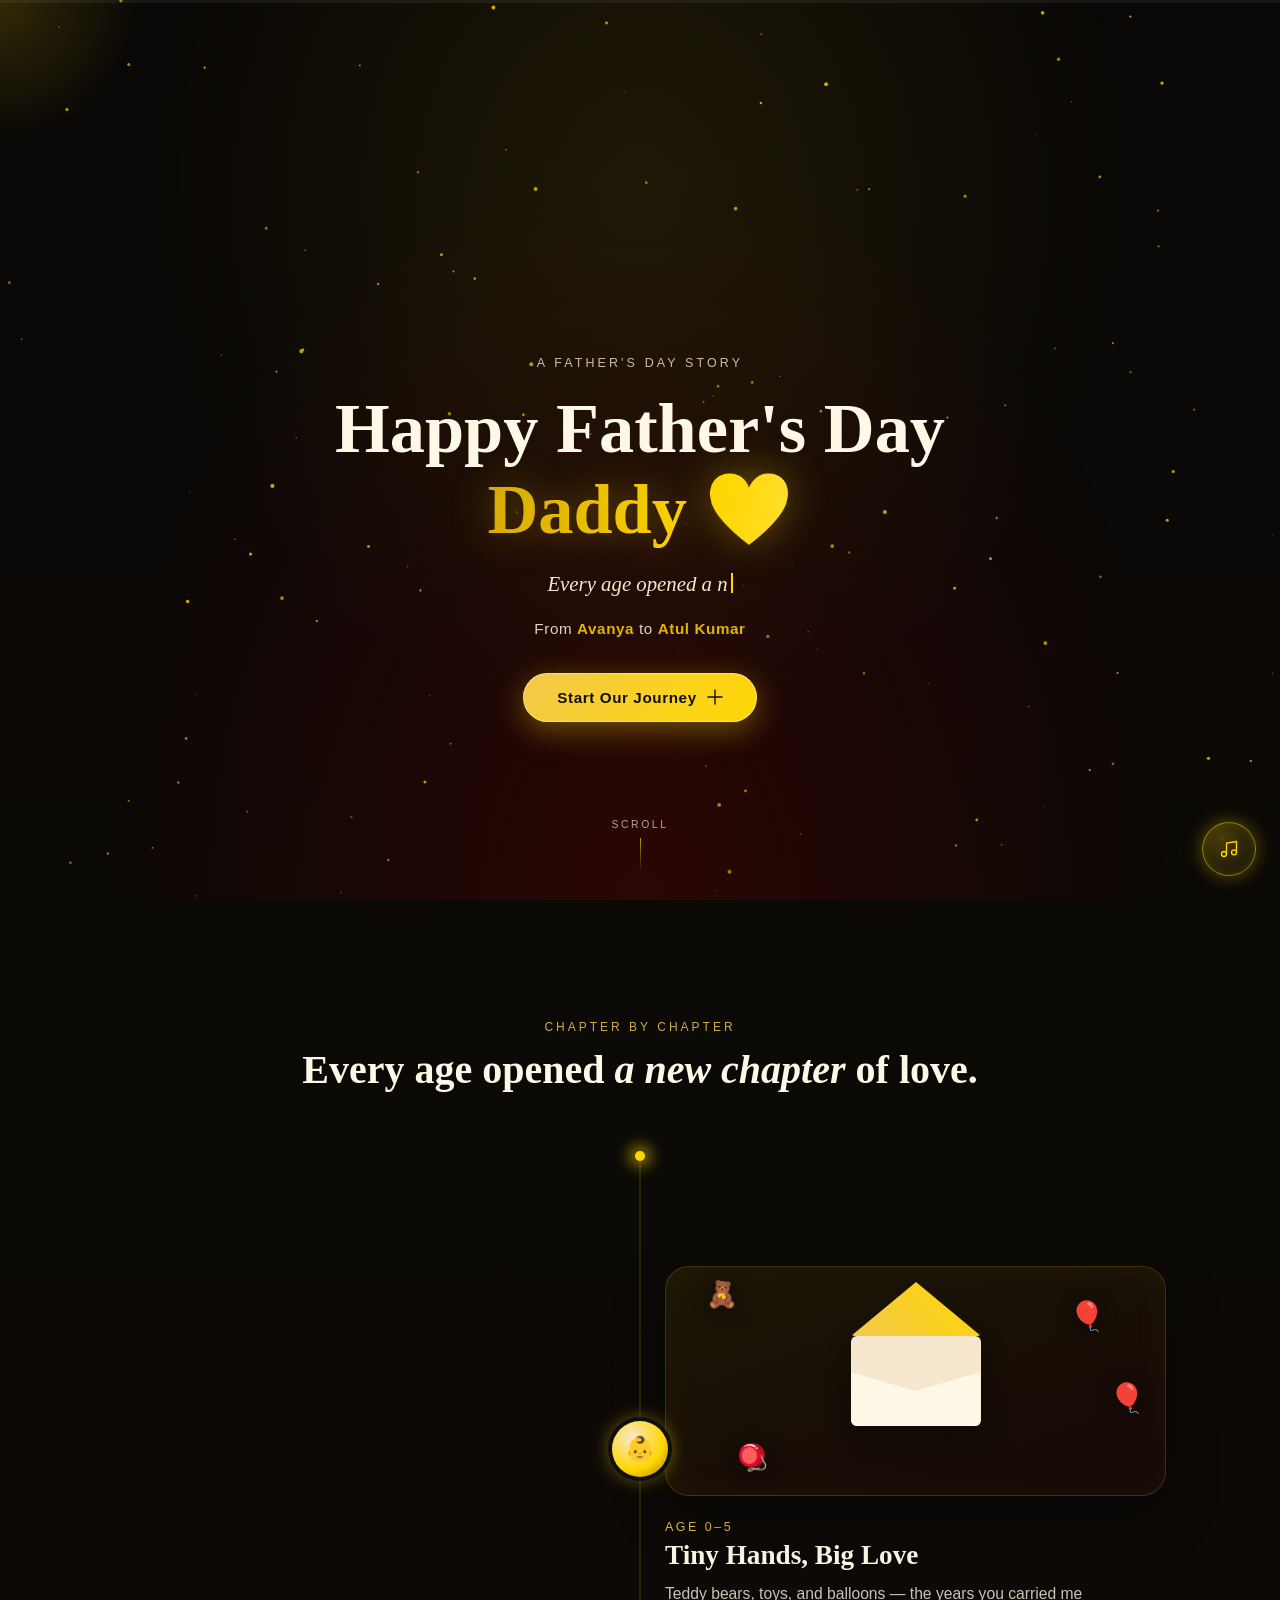
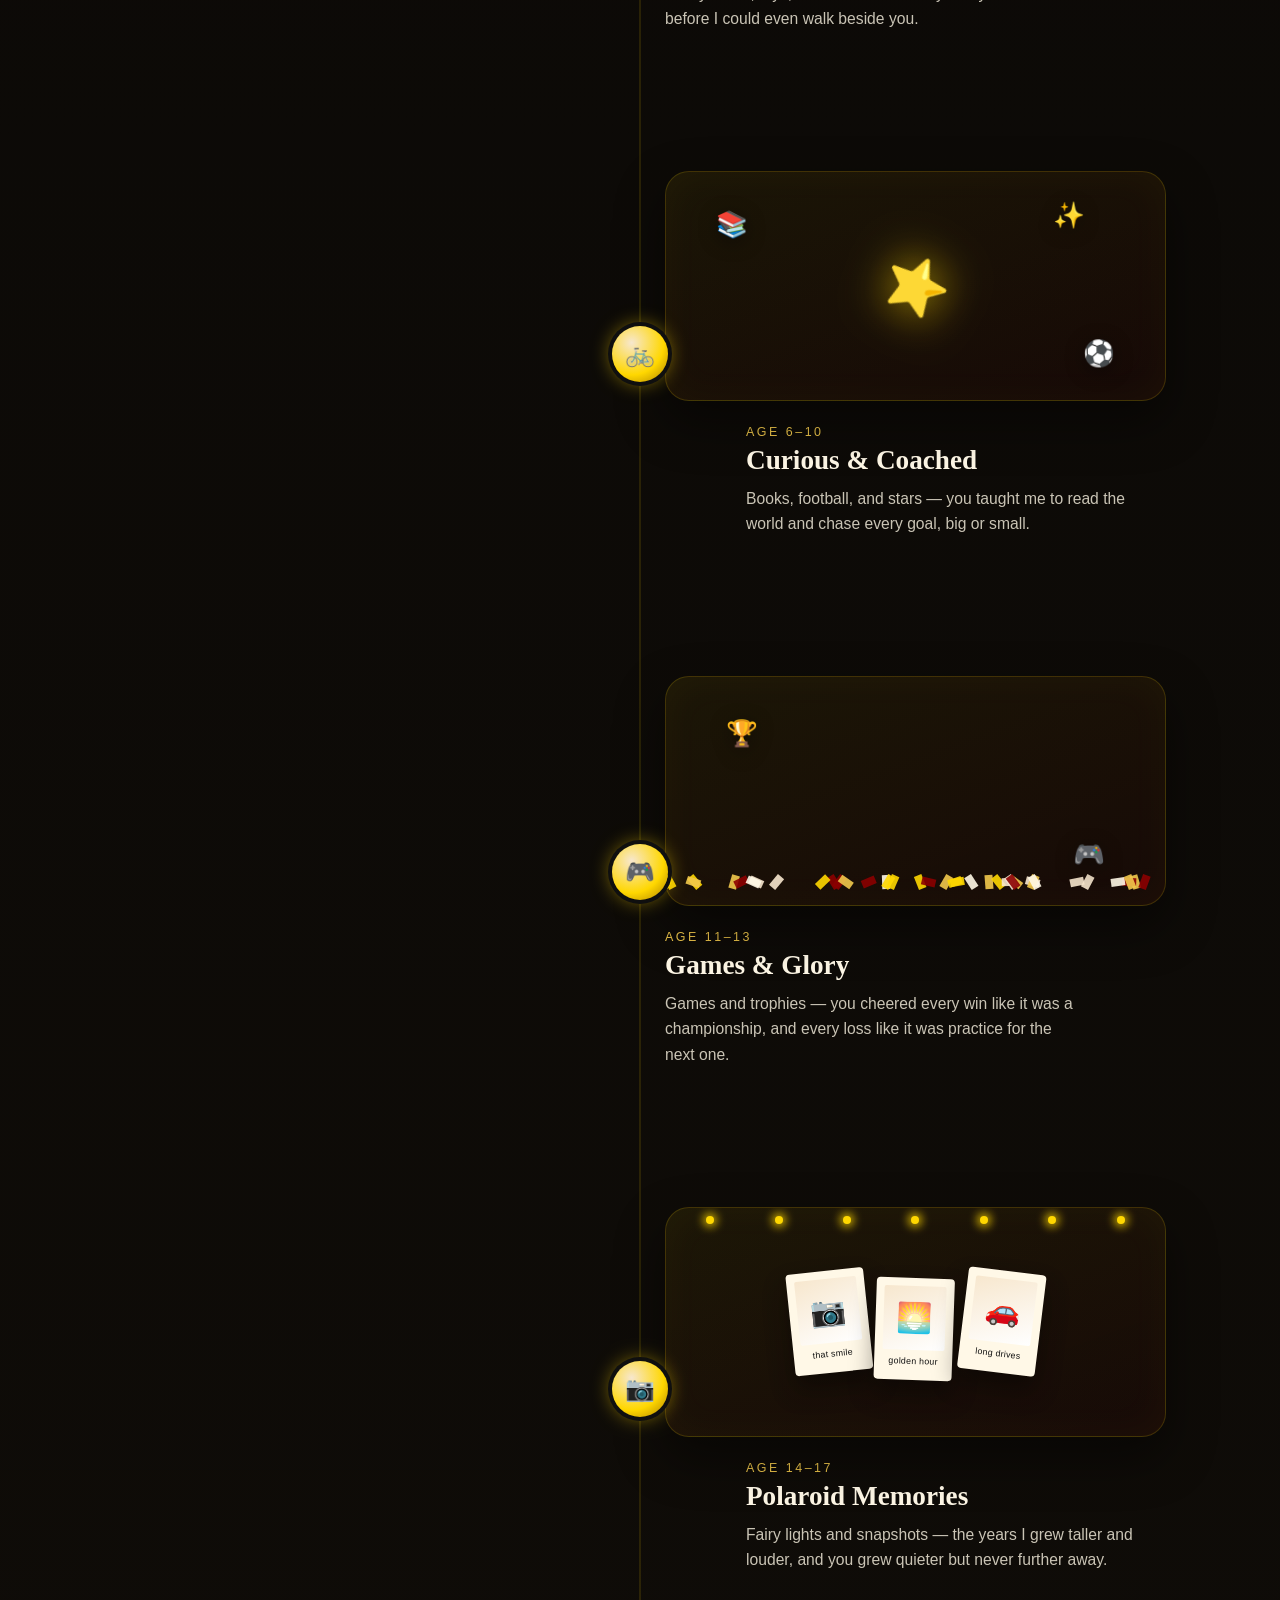
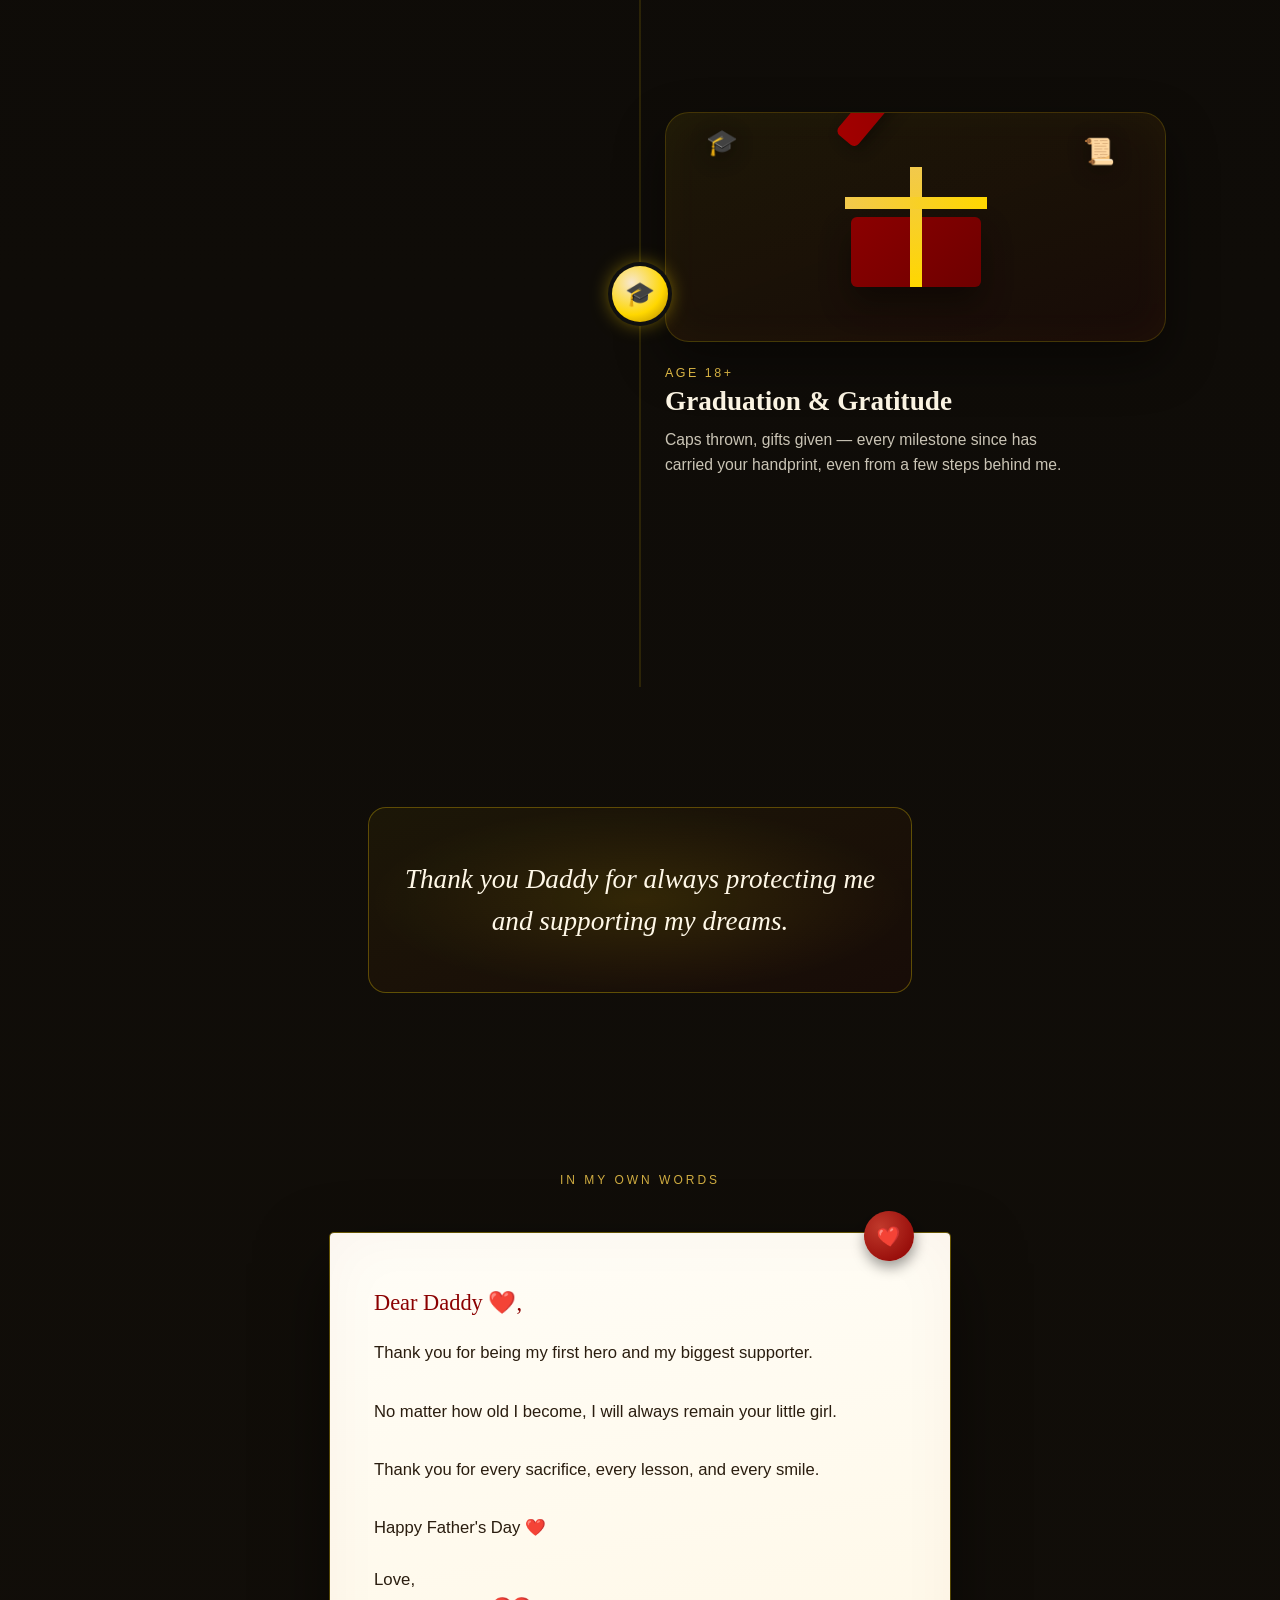
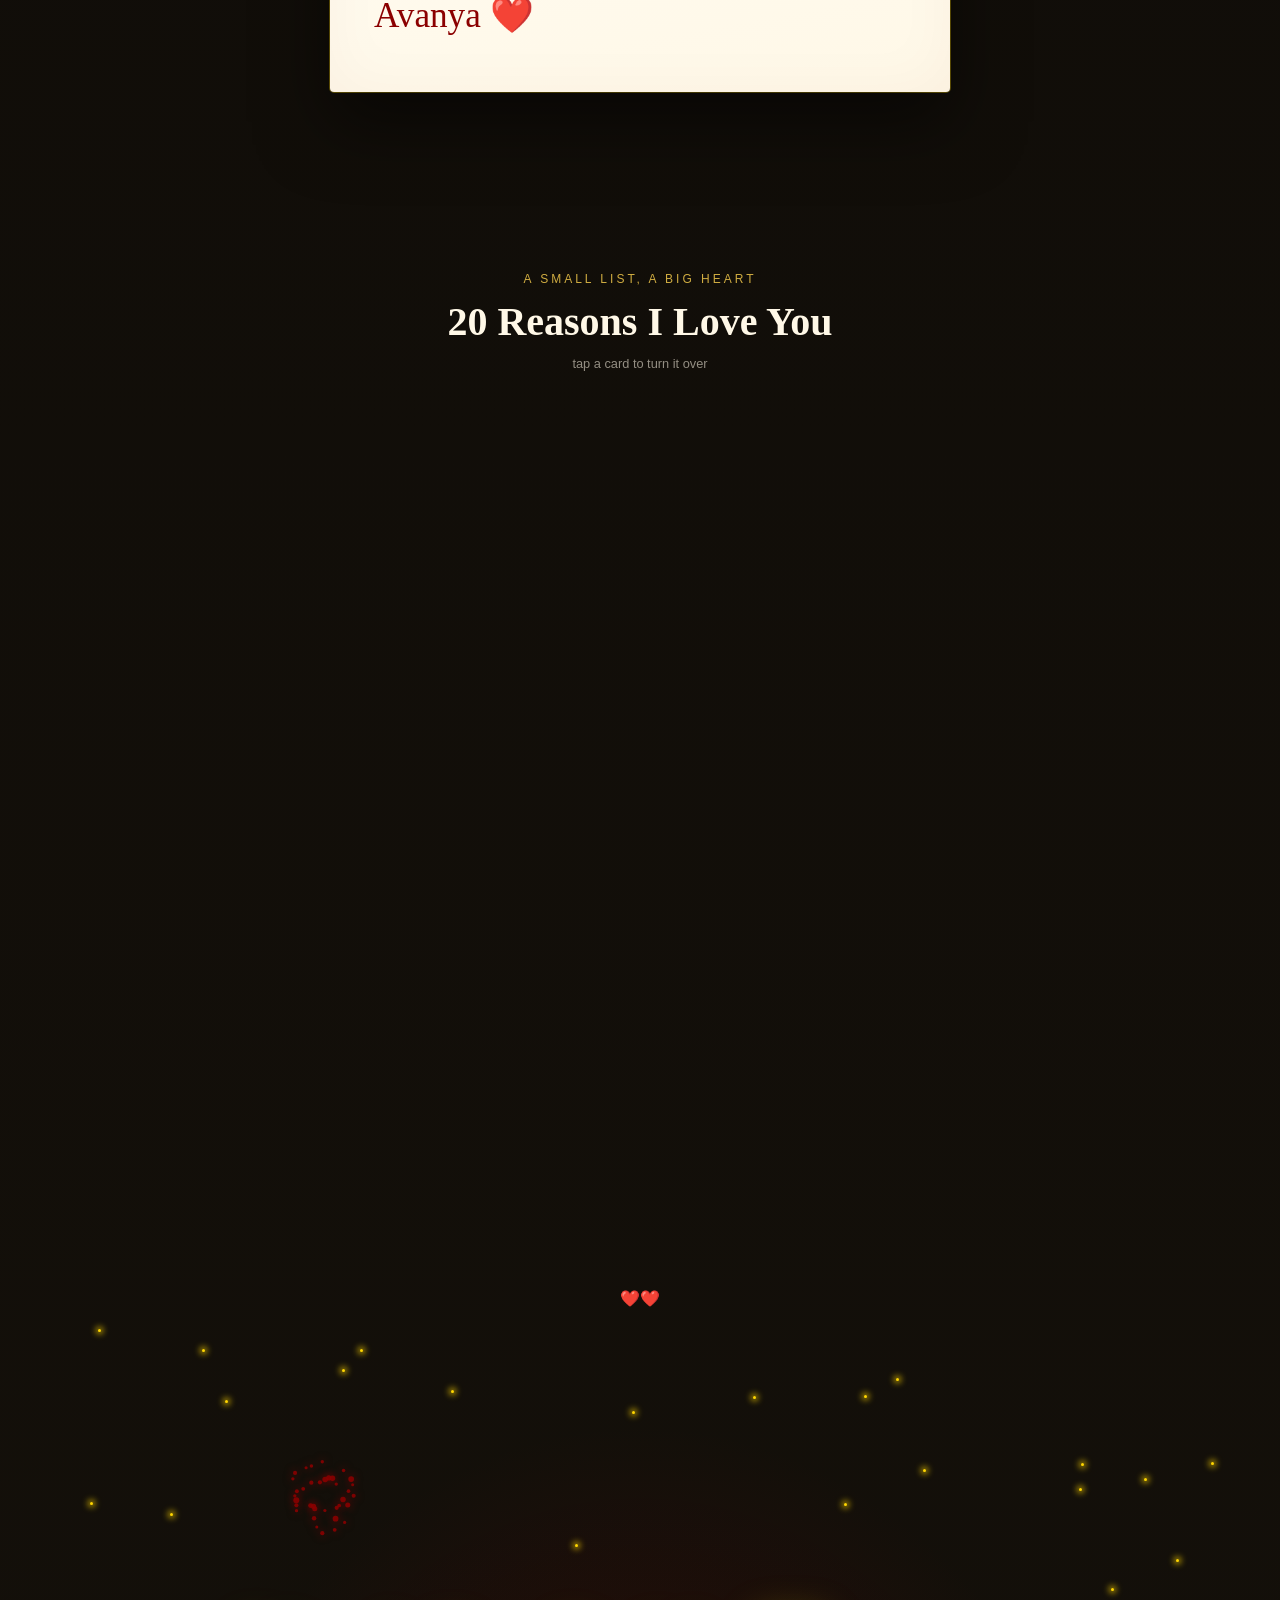
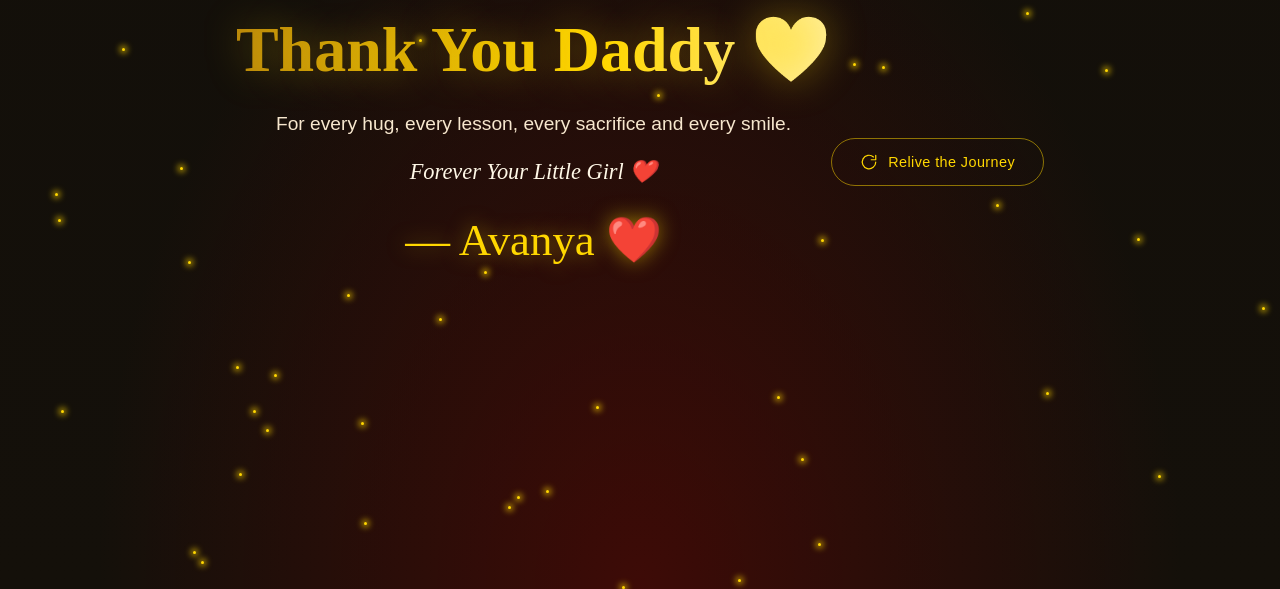
==== commit bbdc2a0f: "Add files via upload" ====
--- a/index.html
+++ b/index.html
@@ -28,7 +28,7 @@
   <span class="music-label">Our Song</span>
 </div>
 <audio id="bgAudio" loop preload="none">
-  <source src="https://cdn.pixabay.com/download/audio/2022/05/27/audio_1808fbf07a.mp3" type="audio/mpeg">
+  <source src="c:\Users\HP\Documents\hbddaddy\blue.mp3" type="audio/mpeg">
 </audio>
 
 <!-- Progress thread -->
@@ -183,7 +183,7 @@
       </div>
       <div class="chapter-text">
         <p class="chapter-age">Age 18+</p>
-        <h3>My Success & Gratitude</h3>
+        <h3>Graduation & Gratitude</h3>
         <p>Caps thrown, gifts given — every milestone since has carried your handprint, even from a few steps behind me.</p>
       </div>
     </div>
@@ -248,3 +248,11 @@
 <script src="script.js"></script>
 </body>
 </html>
+
+
+
+
+
+
+
+
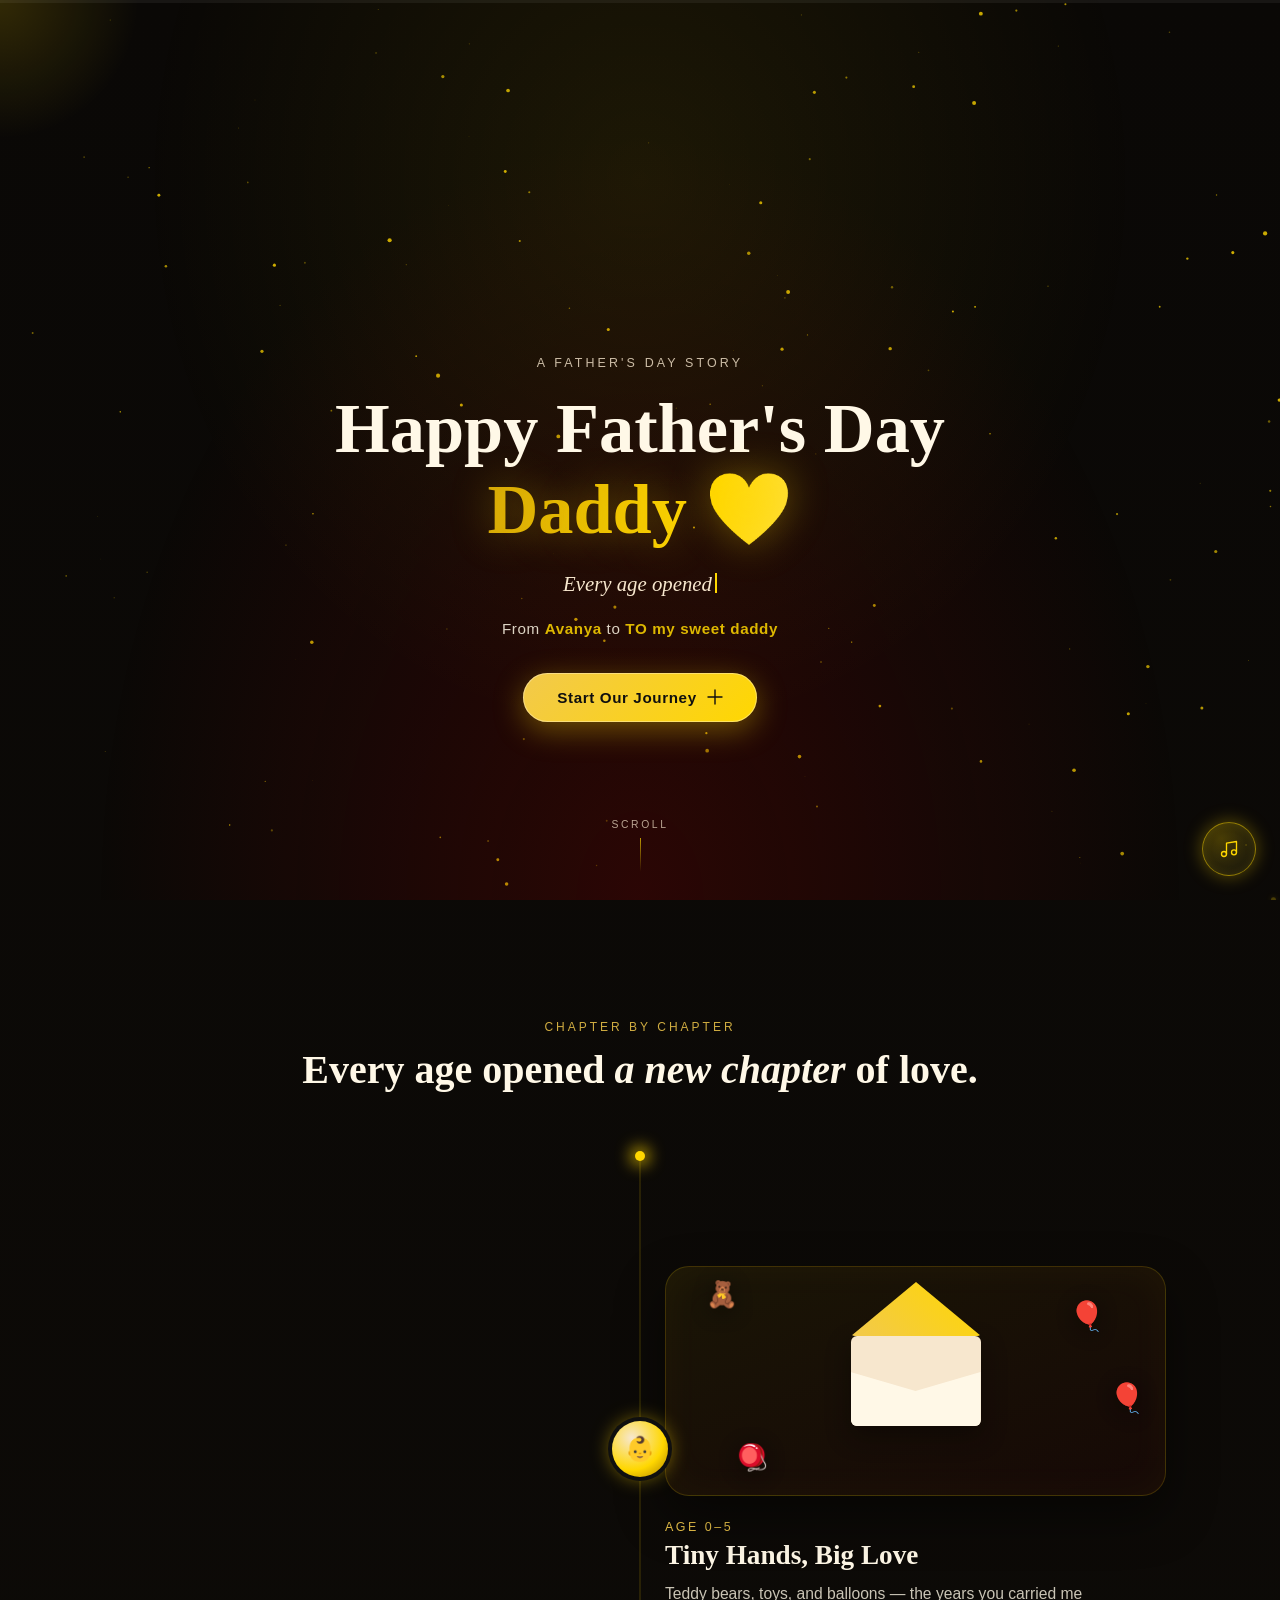
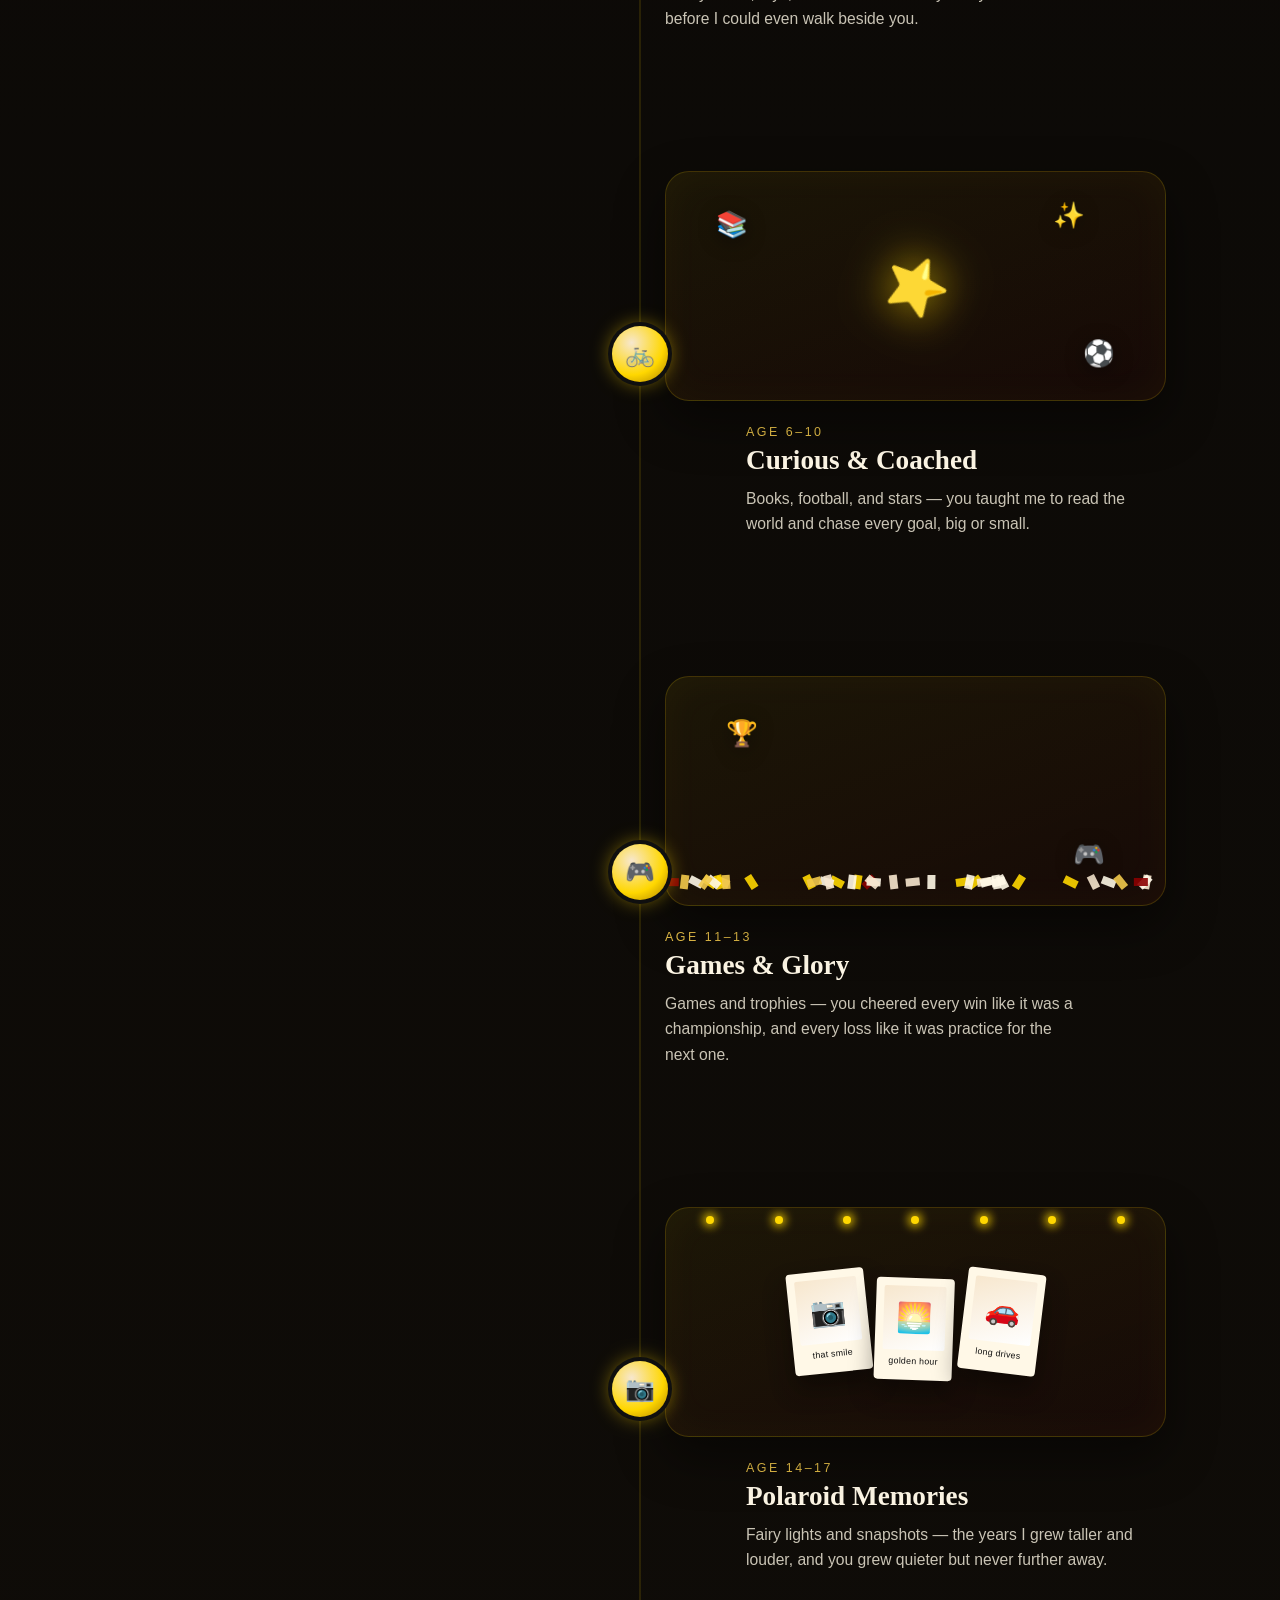
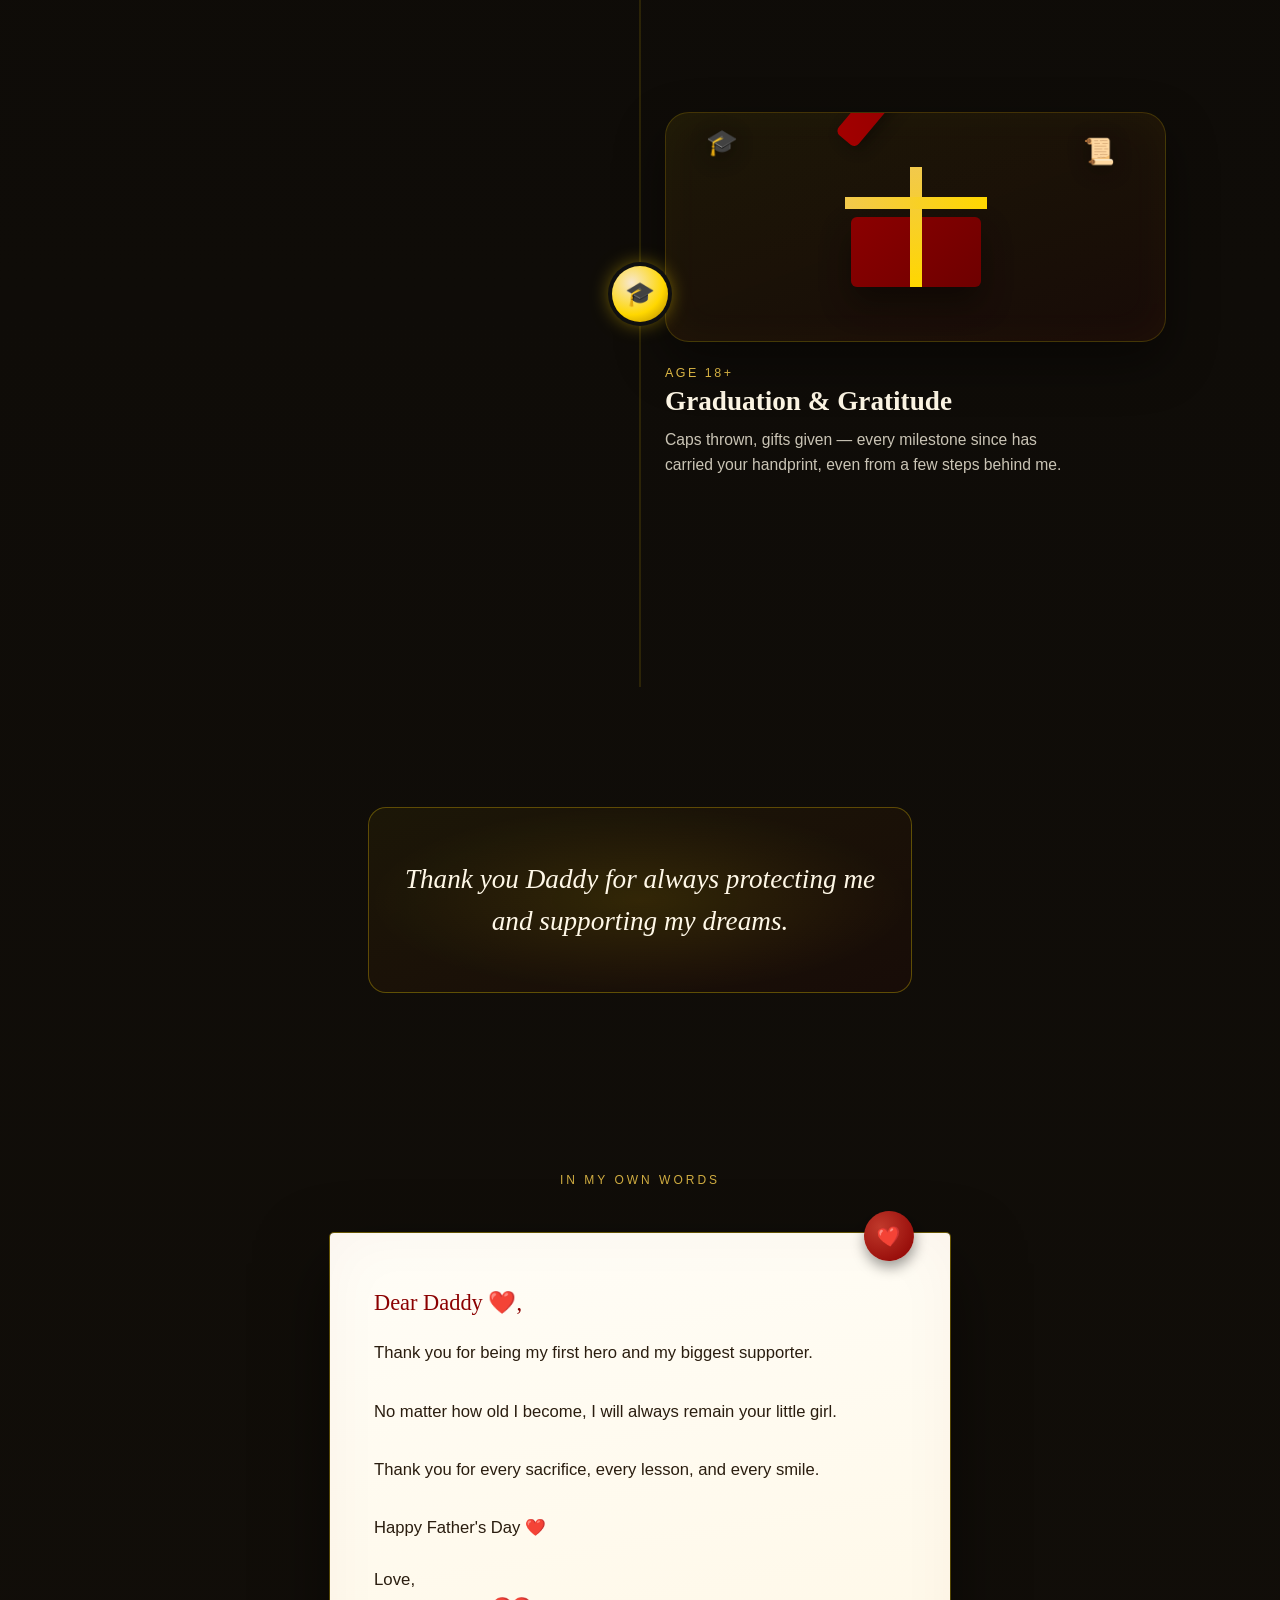
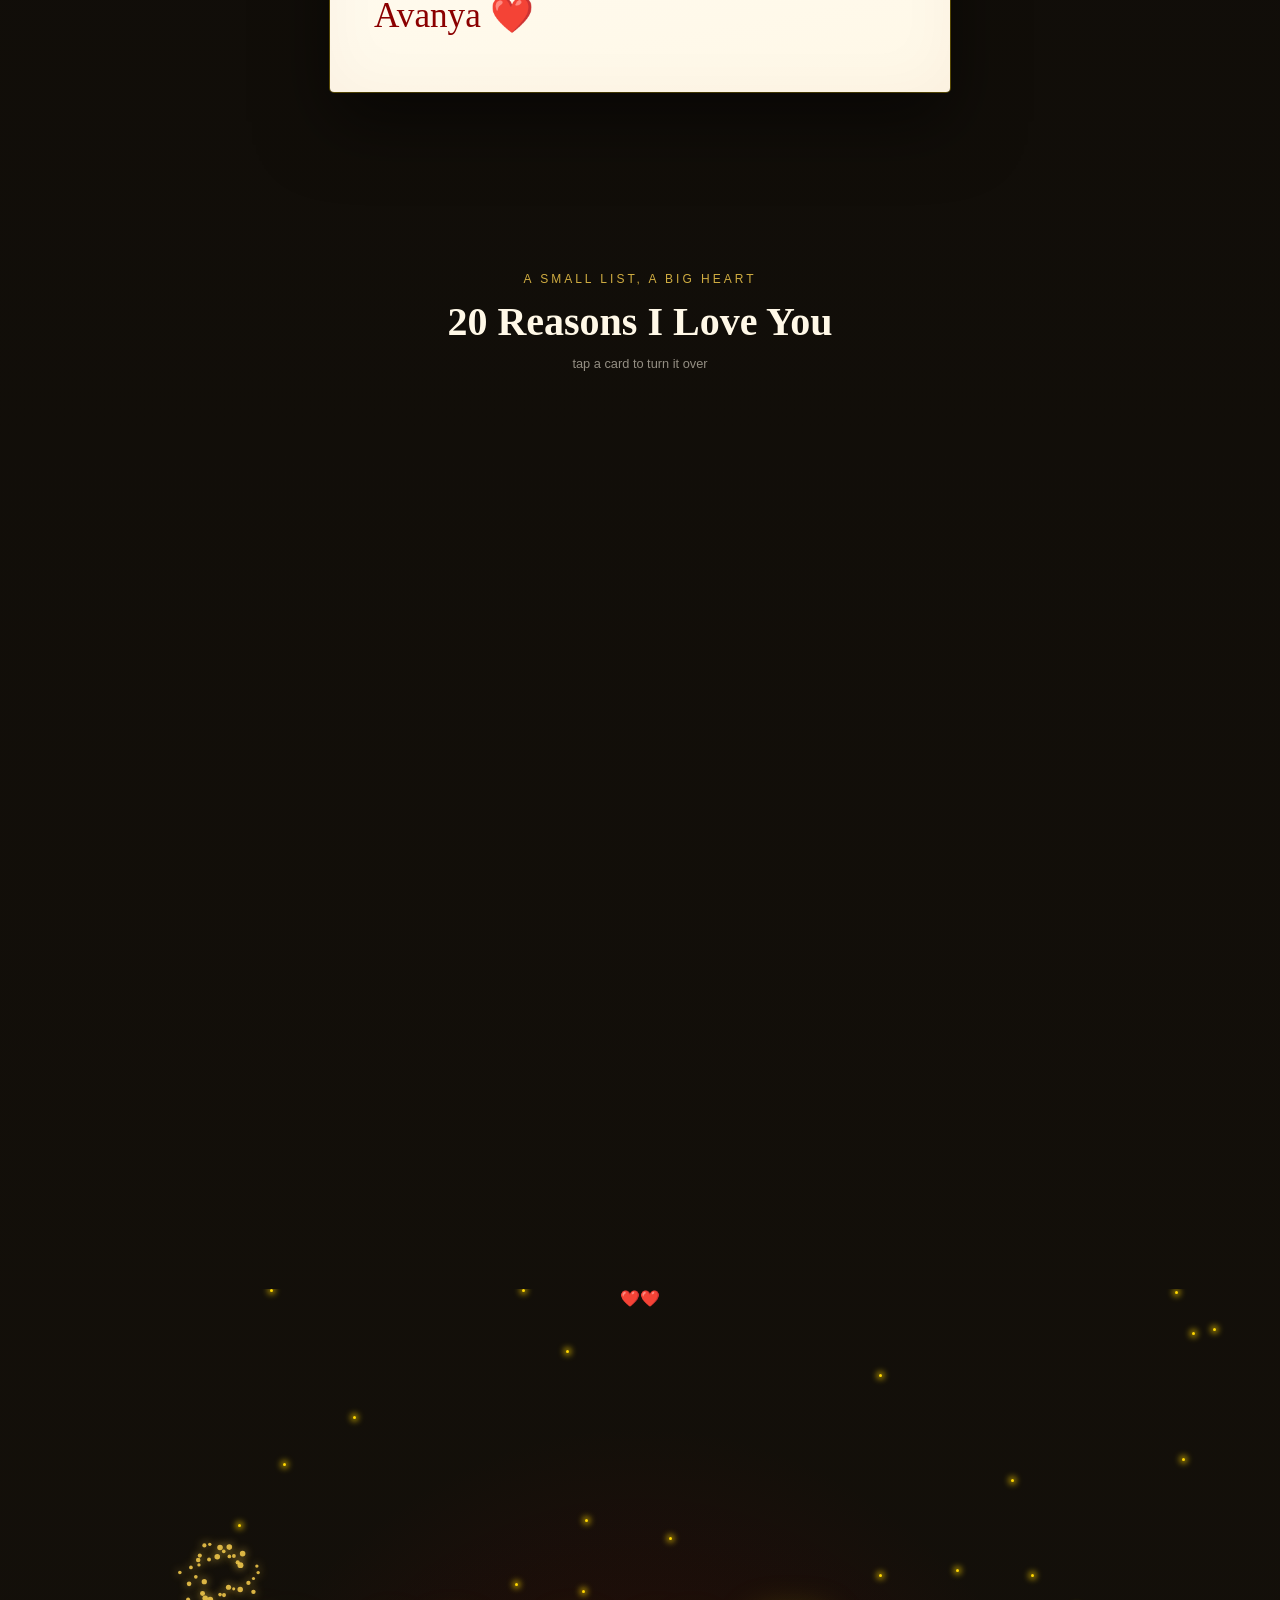
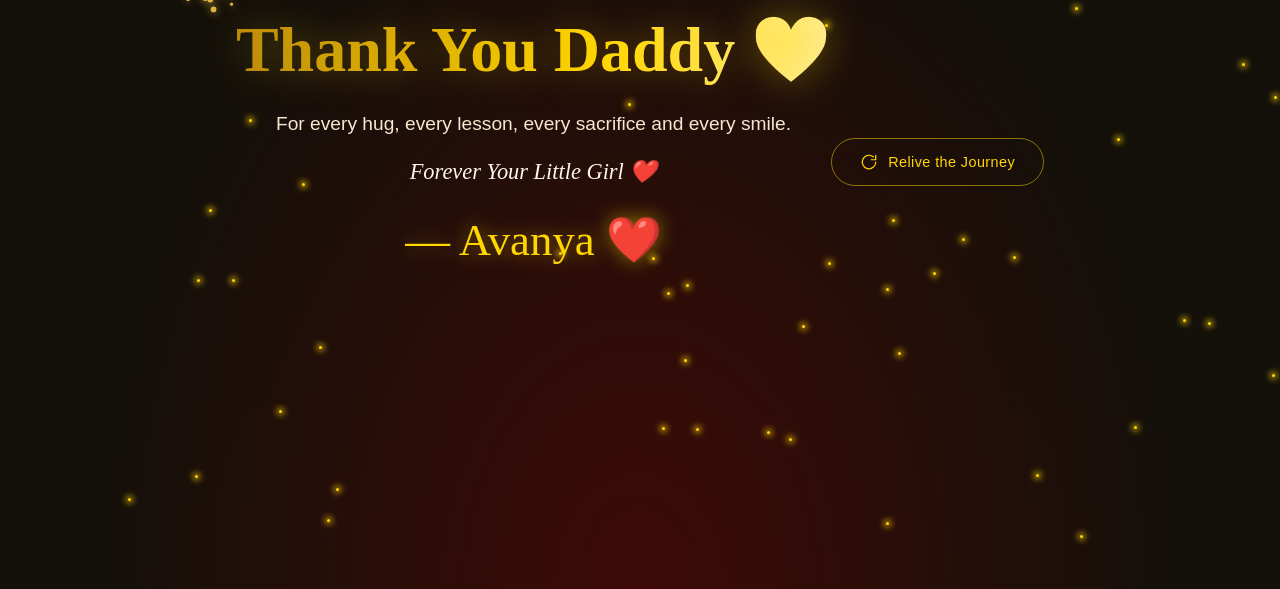
==== commit e8041a8c: "Add files via upload" ====
--- a/index.html
+++ b/index.html
@@ -28,7 +28,7 @@
   <span class="music-label">Our Song</span>
 </div>
 <audio id="bgAudio" loop preload="none">
-  <source src="c:\Users\HP\Documents\hbddaddy\blue.mp3" type="audio/mpeg">
+  <source src="blue.mp3" type="audio/mpeg">
 </audio>
 
 <!-- Progress thread -->
@@ -54,7 +54,7 @@
       <span class="line gold-shimmer">Daddy ❤️</span>
     </h1>
     <p class="hero-subtitle" id="typewriter"></p>
-    <p class="hero-byline">From <strong>Avanya</strong> to <strong>Atul Kumar</strong></p>
+    <p class="hero-byline">From <strong>Avanya</strong> to <strong>TO my sweet daddy</strong></p>
 
     <button class="btn-primary" id="startJourneyBtn">
       <span>Start Our Journey</span>
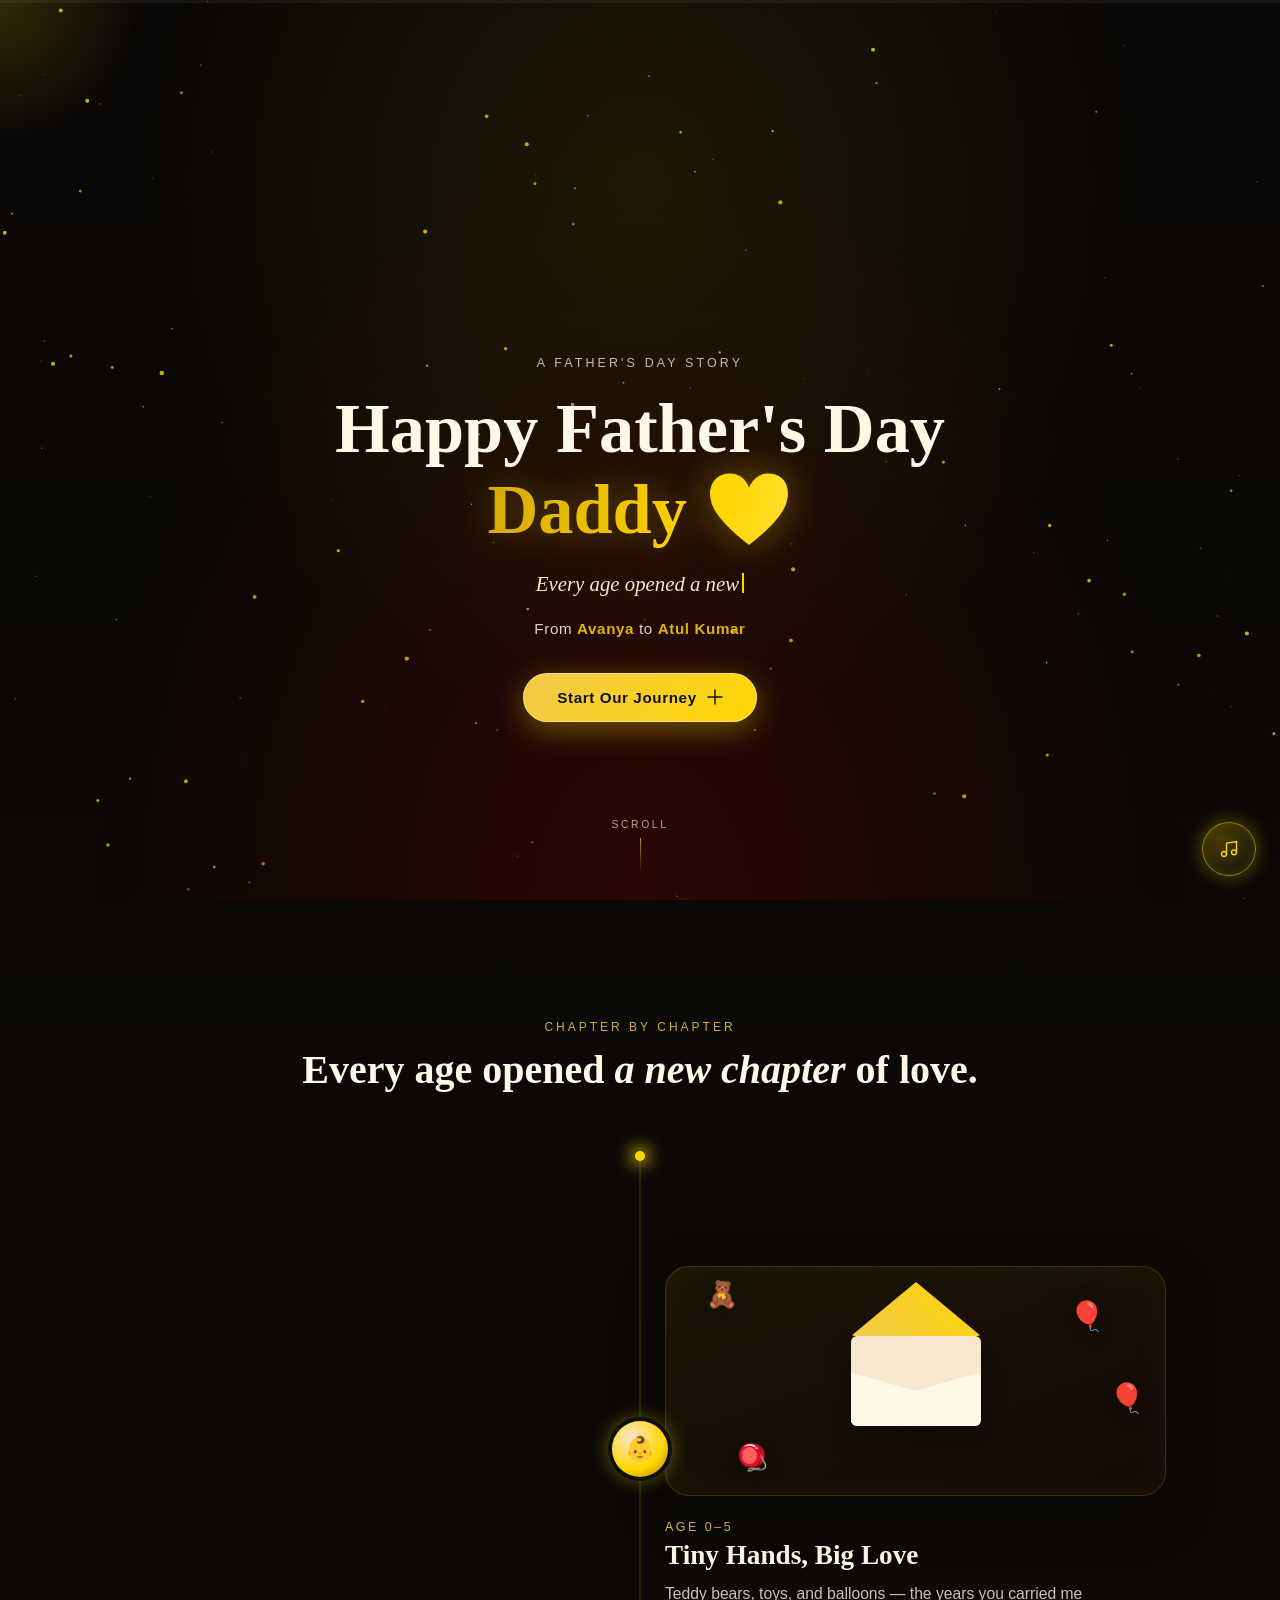
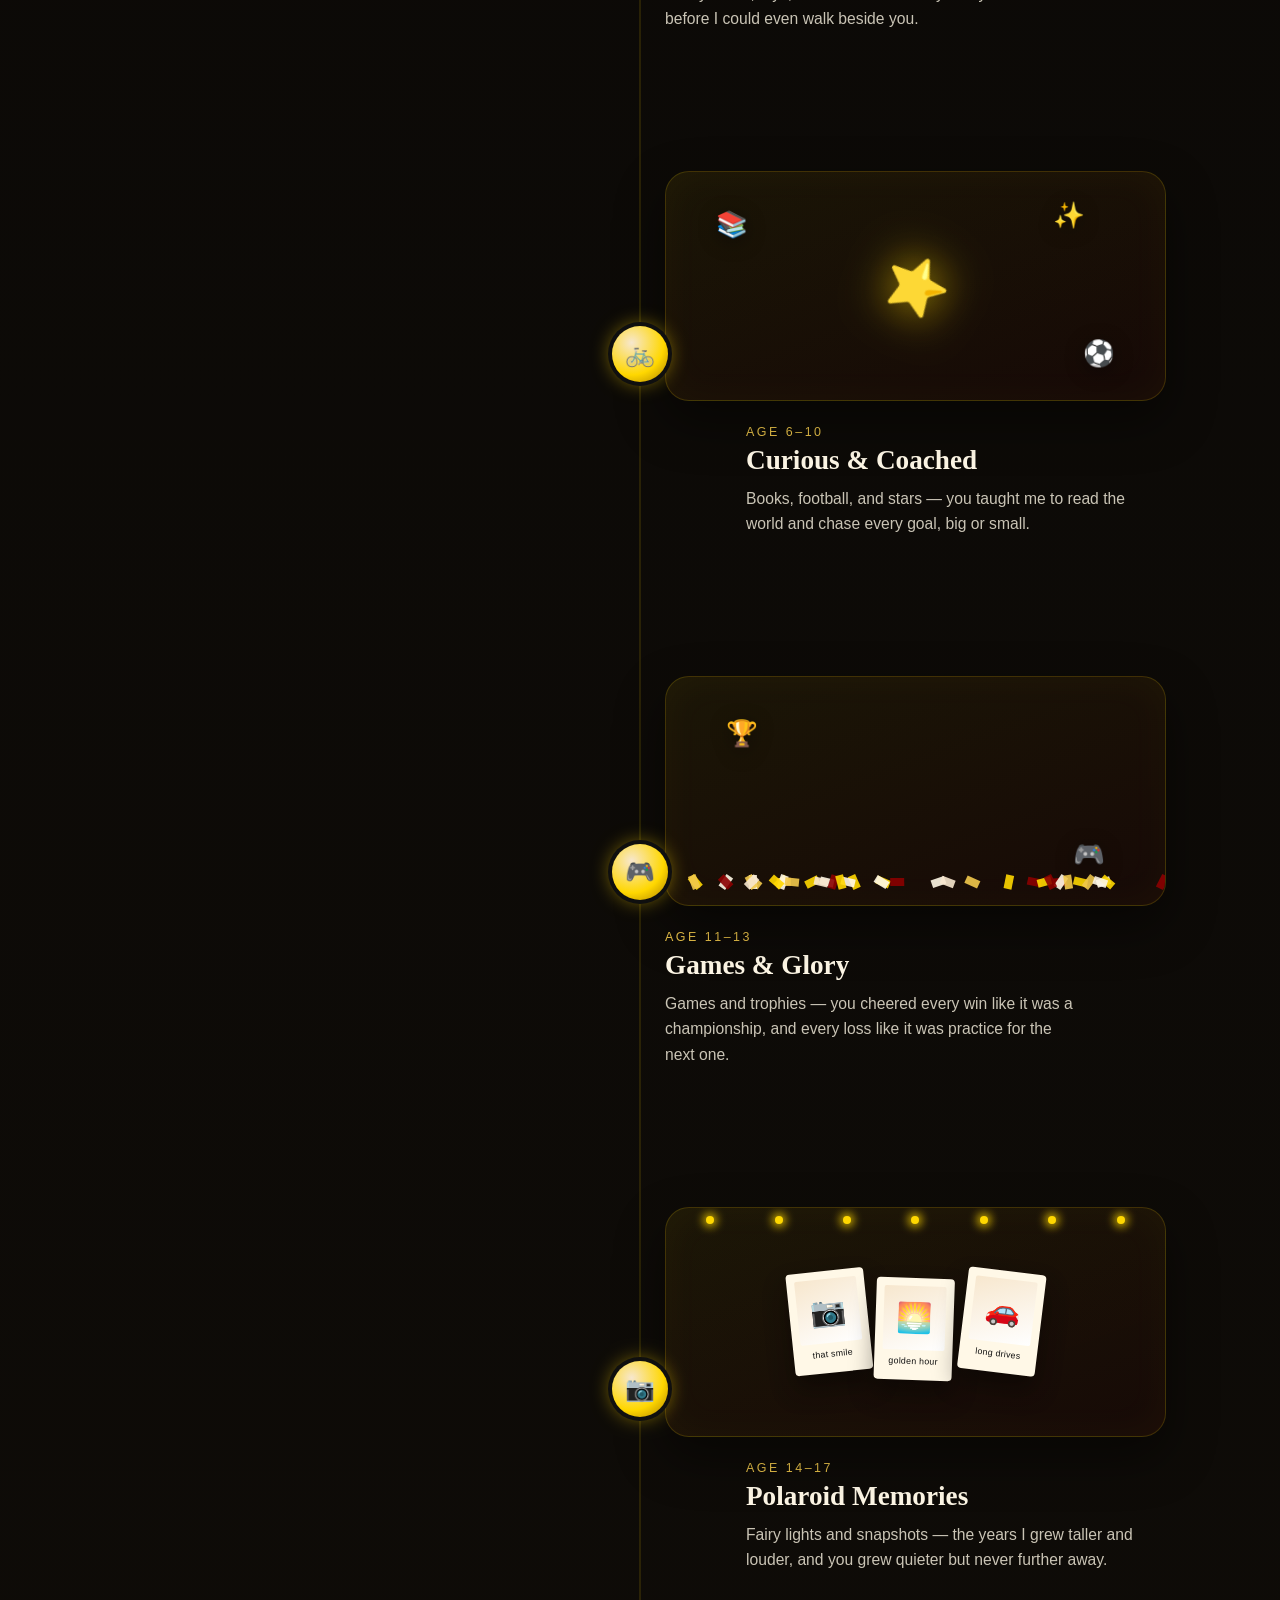
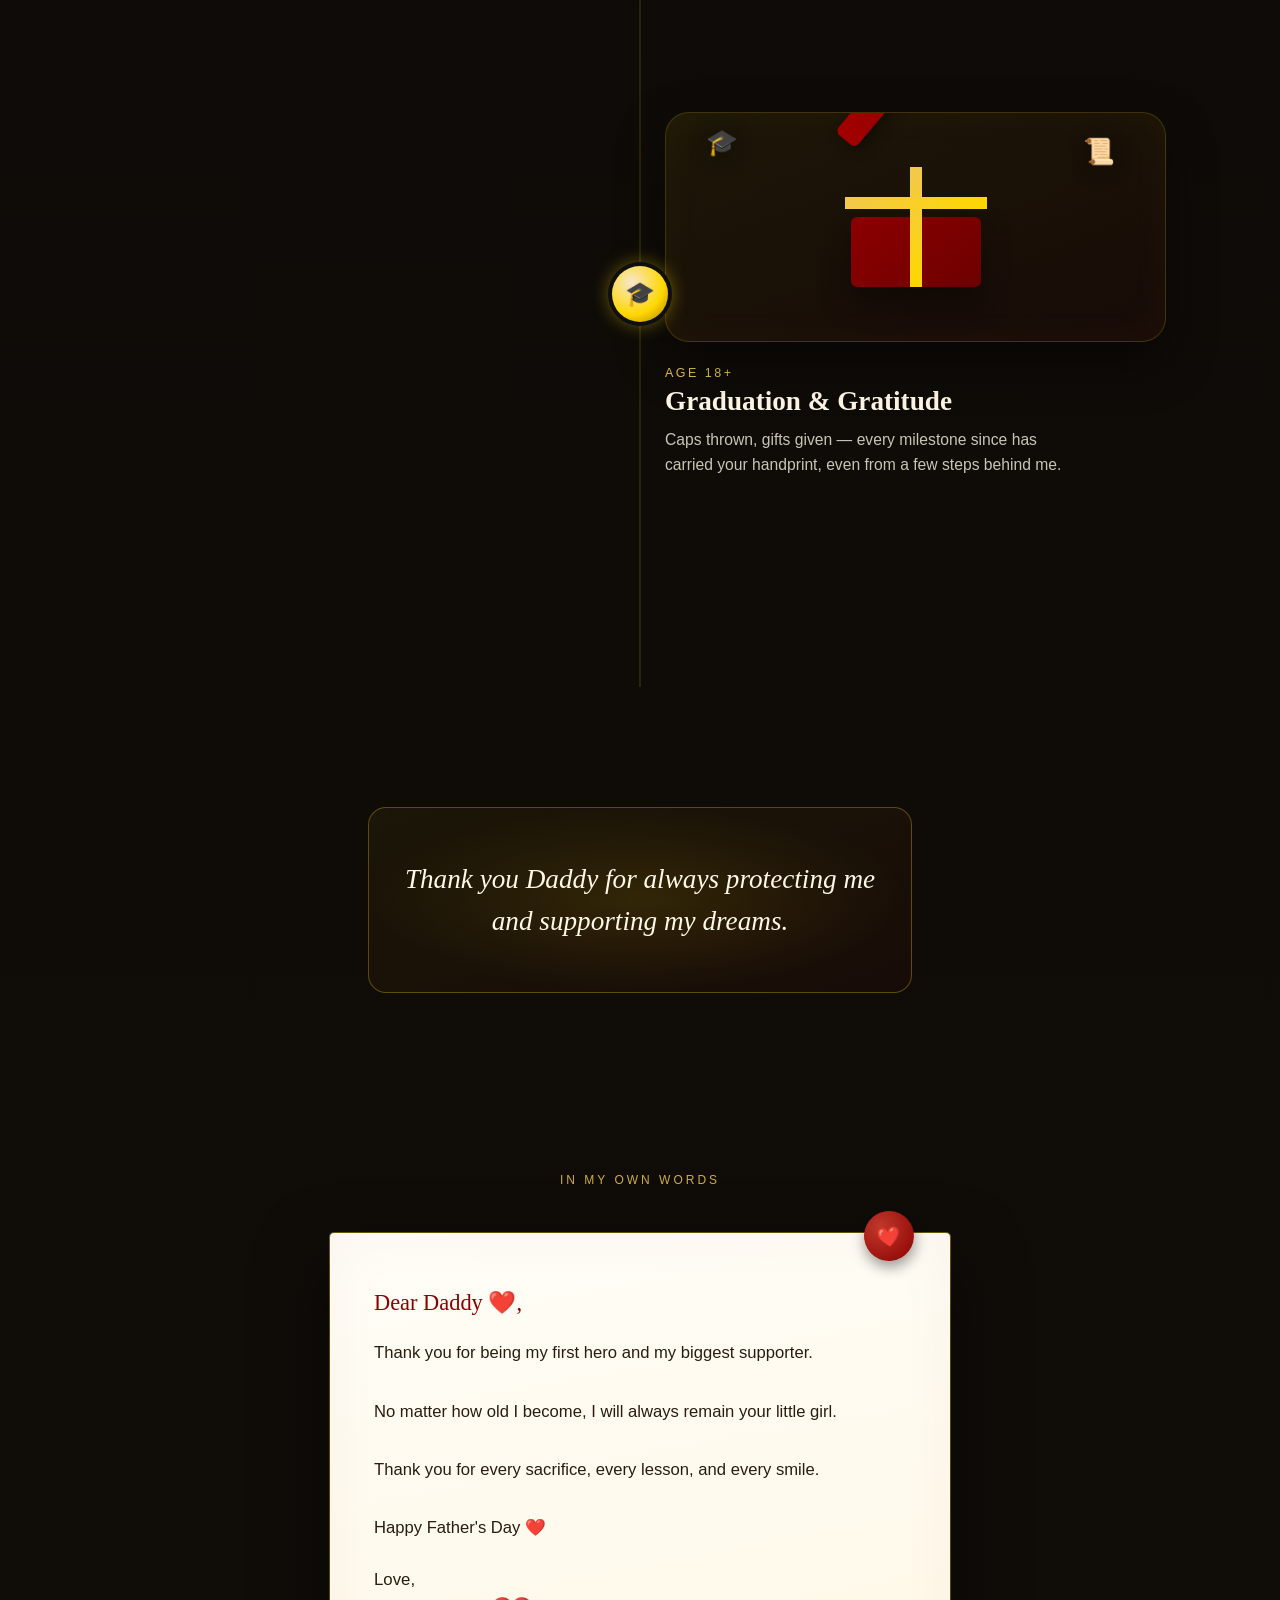
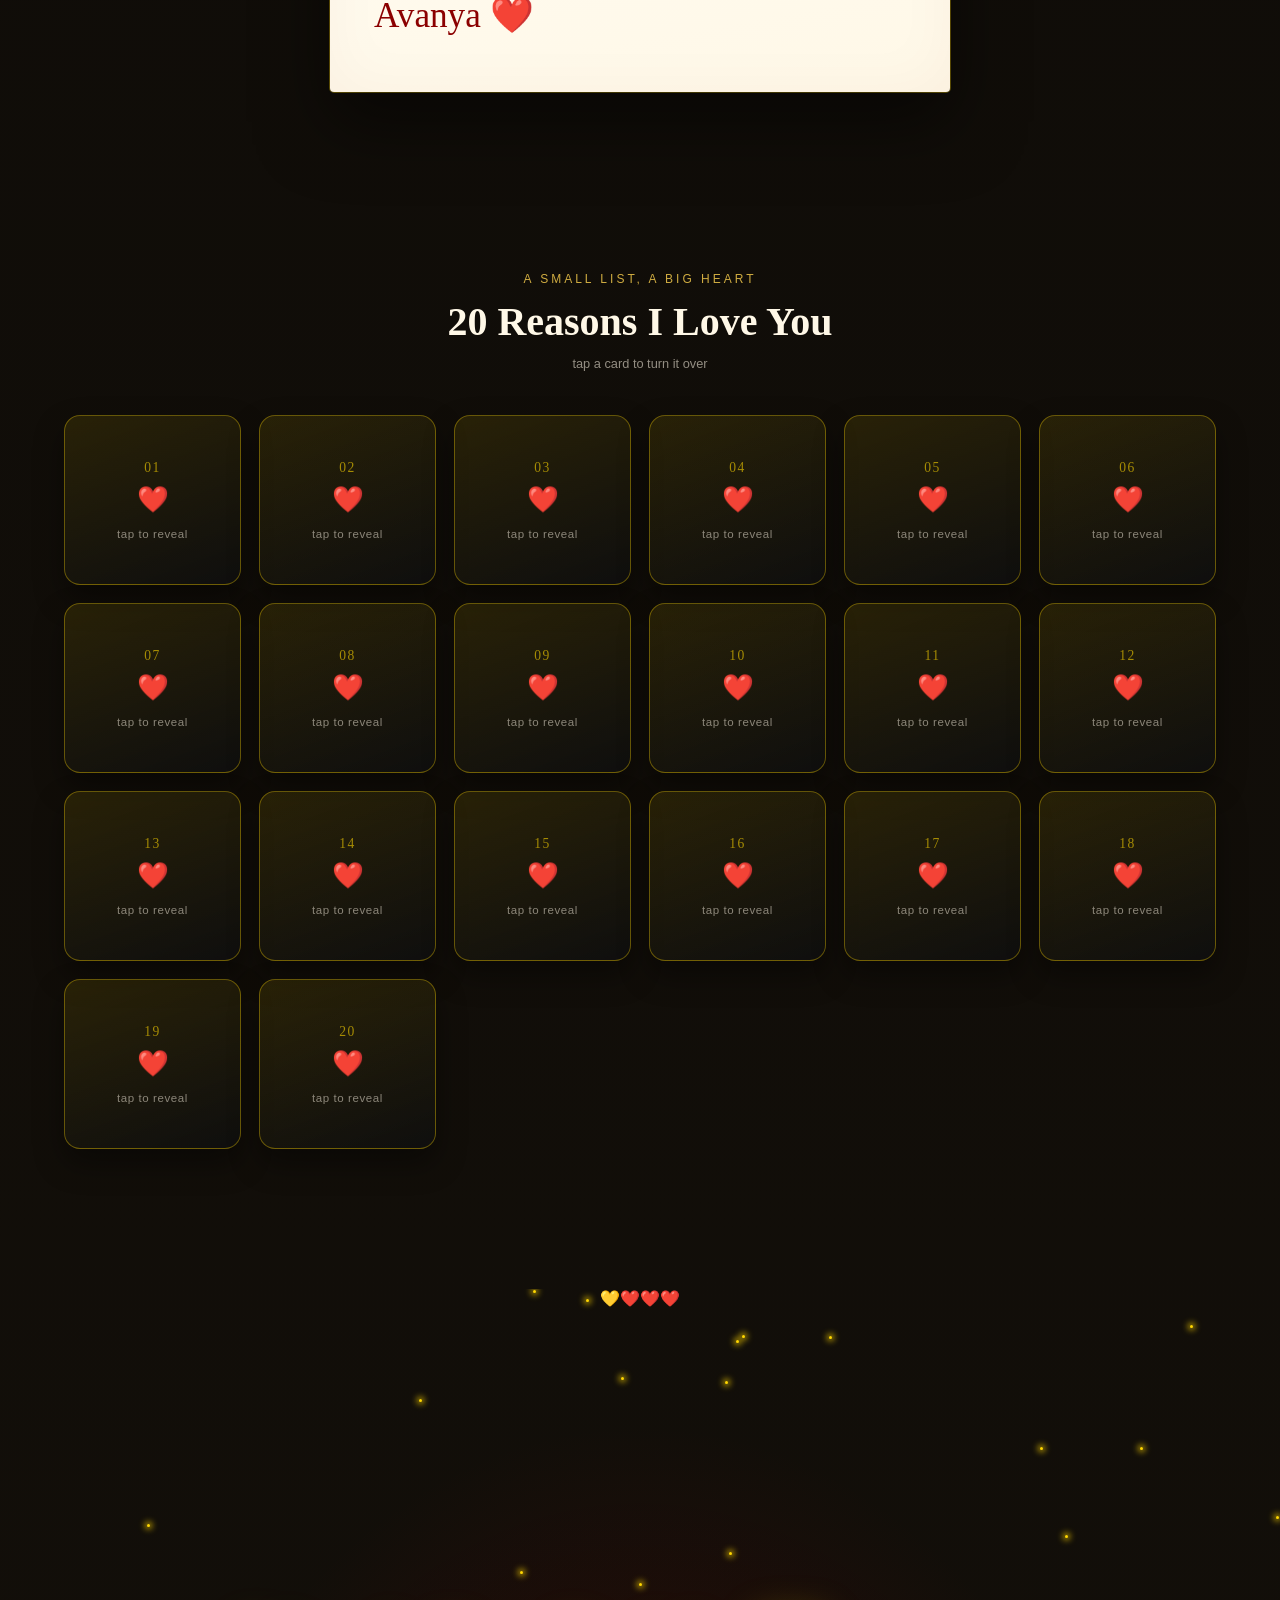
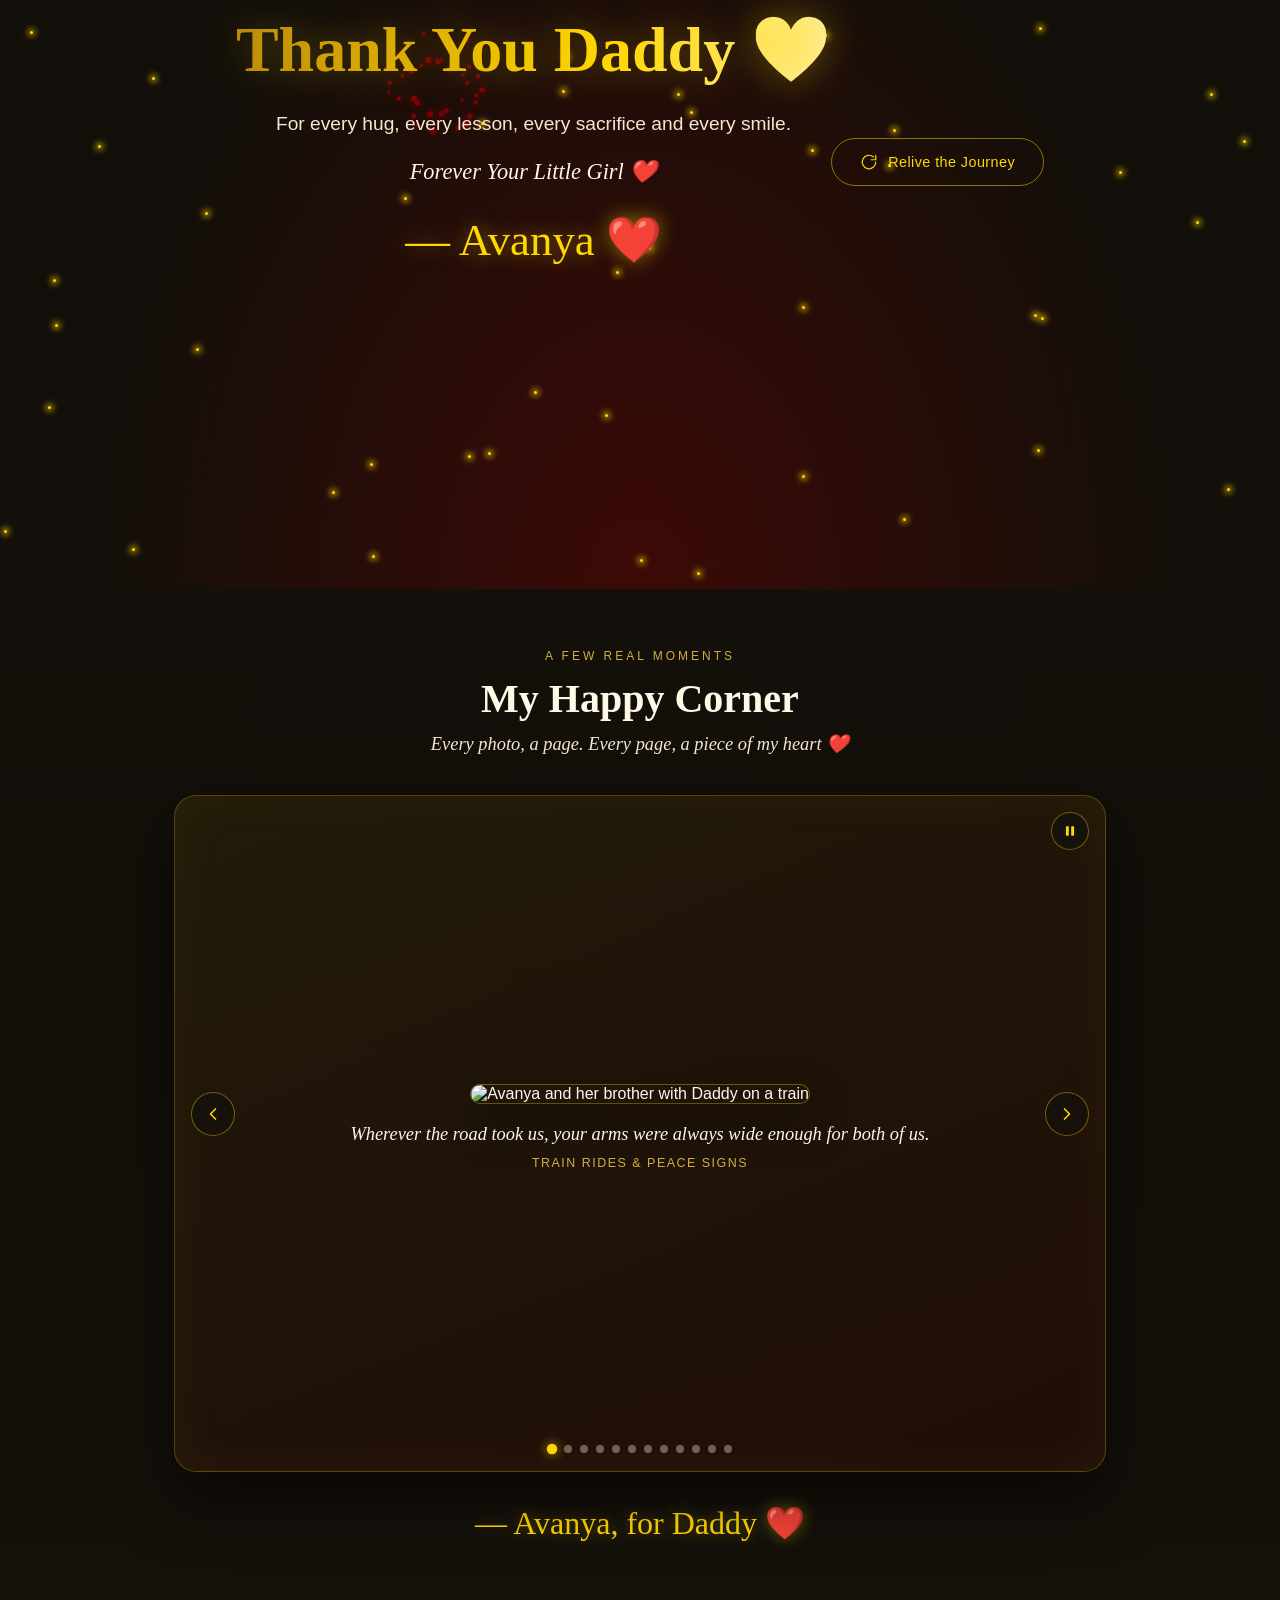
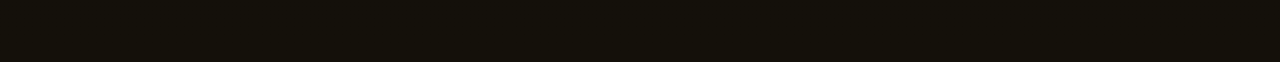
==== commit d8e73576: "Add files via upload" ====
--- a/index.html
+++ b/index.html
@@ -28,7 +28,7 @@
   <span class="music-label">Our Song</span>
 </div>
 <audio id="bgAudio" loop preload="none">
-  <source src="blue.mp3" type="audio/mpeg">
+  <source src="https://cdn.pixabay.com/download/audio/2022/05/27/audio_1808fbf07a.mp3" type="audio/mpeg">
 </audio>
 
 <!-- Progress thread -->
@@ -54,7 +54,7 @@
       <span class="line gold-shimmer">Daddy ❤️</span>
     </h1>
     <p class="hero-subtitle" id="typewriter"></p>
-    <p class="hero-byline">From <strong>Avanya</strong> to <strong>TO my sweet daddy</strong></p>
+    <p class="hero-byline">From <strong>Avanya</strong> to <strong>Atul Kumar</strong></p>
 
     <button class="btn-primary" id="startJourneyBtn">
       <span>Start Our Journey</span>
@@ -242,17 +242,134 @@
   </button>
 </section>
 
+<!-- ============ MY HAPPY CORNER — PHOTO SLIDESHOW ============ -->
+<section class="happy-corner" id="happyCorner">
+  <p class="section-eyebrow">A Few Real Moments</p>
+  <h2 class="section-title">My Happy Corner</h2>
+  <p class="happy-corner-sub">Every photo, a page. Every page, a piece of my heart ❤️</p>
+
+  <div class="slideshow" id="slideshow">
+    <div class="slideshow-track" id="slideshowTrack">
+
+      <figure class="slide is-active">
+        <img src="images/20180620_194626.jpg" alt="Avanya and her brother with Daddy on a train" loading="lazy">
+        <figcaption>
+          <p class="slide-quote">Wherever the road took us, your arms were always wide enough for both of us.</p>
+          <p class="slide-caption">Train rides &amp; peace signs</p>
+        </figcaption>
+      </figure>
+
+      <figure class="slide">
+        <img src="images/20180729_192250.jpg" alt="Daddy in a bucket hat with the kids outdoors" loading="lazy">
+        <figcaption>
+          <p class="slide-quote">You wore the coolest hat in every photo — but it was always your smile I looked for first.</p>
+          <p class="slide-caption">Sunny days, silly faces</p>
+        </figcaption>
+      </figure>
+
+      <figure class="slide">
+        <img src="images/20180826_104049.jpg" alt="Family dressed up for a festive evening" loading="lazy">
+        <figcaption>
+          <p class="slide-quote">Even in the smallest room, you made our family feel like the whole world.</p>
+          <p class="slide-caption">Festive evenings together</p>
+        </figcaption>
+      </figure>
+
+      <figure class="slide">
+        <img src="images/20190926_195148.jpg" alt="Daddy on the phone at home" loading="lazy">
+        <figcaption>
+          <p class="slide-quote">Even in your quietest, most ordinary moments at home, I just wanted to be near you.</p>
+          <p class="slide-caption">Just an evening at home</p>
+        </figcaption>
+      </figure>
+
+      <figure class="slide">
+        <img src="images/20191027_162123.jpg" alt="Close selfie of Daddy and son, cheek to cheek" loading="lazy">
+        <figcaption>
+          <p class="slide-quote">Cheek to cheek, heart to heart — that's where I learned what safe feels like.</p>
+          <p class="slide-caption">Just us two</p>
+        </figcaption>
+      </figure>
+
+      <figure class="slide">
+        <img src="images/20191206_200616.jpg" alt="Daddy at a celebration with son in the background" loading="lazy">
+        <figcaption>
+          <p class="slide-quote">You always found me in every frame, even when the lights were on everyone else.</p>
+          <p class="slide-caption">A celebration night, watching out for me</p>
+        </figcaption>
+      </figure>
+
+      <figure class="slide">
+        <img src="images/20191206_200633.jpg" alt="Daddy at a celebration with daughter in the background" loading="lazy">
+        <figcaption>
+          <p class="slide-quote">Even at a party full of people, your eyes still checked on me first.</p>
+          <p class="slide-caption">Never too far away</p>
+        </figcaption>
+      </figure>
+
+      <figure class="slide">
+        <img src="images/20200204_184502.jpg" alt="Daddy and son with a birthday cake" loading="lazy">
+        <figcaption>
+          <p class="slide-quote">Every candle you blew out, I quietly wished for more years just like this one.</p>
+          <p class="slide-caption">Birthday wishes, just the two of us</p>
+        </figcaption>
+      </figure>
+
+      <figure class="slide">
+        <img src="images/20200204_185009.jpg" alt="Handmade birthday card for Daddy" loading="lazy">
+        <figcaption>
+          <p class="slide-quote">I didn't have fancy words yet, so I drew you a heart instead — it meant the same thing.</p>
+          <p class="slide-caption">My first handmade card for you</p>
+        </figcaption>
+      </figure>
+
+      <figure class="slide">
+        <img src="images/20200310_075057.jpg" alt="Whole family covered in Holi colours" loading="lazy">
+        <figcaption>
+          <p class="slide-quote">Covered in colour, surrounded by family — these are the days I never want to fade.</p>
+          <p class="slide-caption">Holi, all of us together</p>
+        </figcaption>
+      </figure>
+
+      <figure class="slide">
+        <img src="images/20200621_201939.jpg" alt="Avanya and Daddy holding handmade cards" loading="lazy">
+        <figcaption>
+          <p class="slide-quote">"My Father, My Hero" — I meant every crayon stroke of it then, and I mean it even more now.</p>
+          <p class="slide-caption">Handmade love, kept forever</p>
+        </figcaption>
+      </figure>
+
+      <figure class="slide">
+        <img src="images/20200621_202323.jpg" alt="Son and Daddy holding a Father's Day card" loading="lazy">
+        <figcaption>
+          <p class="slide-quote">I LOVE U — three small words I'll keep writing to you in bigger and bigger ways.</p>
+          <p class="slide-caption">My very first Father's Day card</p>
+        </figcaption>
+      </figure>
+
+    </div>
+
+    <button class="slide-nav prev" id="slidePrev" aria-label="Previous photo">
+      <svg width="20" height="20" viewBox="0 0 24 24" fill="none"><path d="M15 18l-6-6 6-6" stroke="currentColor" stroke-width="2" stroke-linecap="round" stroke-linejoin="round"/></svg>
+    </button>
+    <button class="slide-nav next" id="slideNext" aria-label="Next photo">
+      <svg width="20" height="20" viewBox="0 0 24 24" fill="none"><path d="M9 18l6-6-6-6" stroke="currentColor" stroke-width="2" stroke-linecap="round" stroke-linejoin="round"/></svg>
+    </button>
+
+    <button class="slide-playpause" id="slidePlayPause" aria-label="Pause slideshow">
+      <svg class="icon-pause" width="14" height="14" viewBox="0 0 24 24" fill="currentColor"><rect x="5" y="4" width="5" height="16" rx="1"/><rect x="14" y="4" width="5" height="16" rx="1"/></svg>
+      <svg class="icon-play" width="14" height="14" viewBox="0 0 24 24" fill="currentColor" style="display:none"><path d="M6 4l15 8-15 8V4z"/></svg>
+    </button>
+
+    <div class="slide-dots" id="slideDots"></div>
+  </div>
+
+  <p class="happy-corner-signoff">— Avanya, for Daddy ❤️</p>
+</section>
+
 <!-- Easter egg toast -->
 <div class="egg-toast" id="eggToast"></div>
 
 <script src="script.js"></script>
 </body>
 </html>
-
-
-
-
-
-
-
-
--- a/style.css
+++ b/style.css
@@ -1044,6 +1044,167 @@
 }
 
 /* =========================================================
+   MY HAPPY CORNER — PHOTO SLIDESHOW
+   ========================================================= */
+.happy-corner{
+  position: relative;
+  z-index: 4;
+  padding: 60px 24px 120px;
+  max-width: 980px;
+  margin: 0 auto;
+  text-align: center;
+}
+.happy-corner-sub{
+  font-family: var(--font-display);
+  font-style: italic;
+  font-size: clamp(.95rem, 2vw, 1.15rem);
+  color: var(--champagne);
+  margin-top: 8px;
+  margin-bottom: 40px;
+}
+
+.slideshow{
+  position: relative;
+  border-radius: 22px;
+  overflow: hidden;
+  background: linear-gradient(160deg, rgba(255,215,0,.06), rgba(139,0,0,.1));
+  border: 1px solid rgba(255,215,0,.25);
+  box-shadow: 0 25px 60px rgba(0,0,0,.5), inset 0 0 50px rgba(255,215,0,.05);
+}
+
+.slideshow-track{
+  position: relative;
+  width: 100%;
+  height: clamp(480px, 75vh, 680px);
+  padding-bottom: 40px;
+}
+
+.slide{
+  position: absolute;
+  inset: 0;
+  bottom: 40px;
+  margin: 0;
+  display: flex;
+  flex-direction: column;
+  align-items: center;
+  justify-content: center;
+  opacity: 0;
+  visibility: hidden;
+  transition: opacity 1.1s var(--ease);
+  padding: 28px 28px 0;
+}
+.slide.is-active{
+  opacity: 1;
+  visibility: visible;
+  z-index: 2;
+}
+
+.slide img{
+  max-width: 100%;
+  max-height: calc(100% - 100px);
+  object-fit: contain;
+  border-radius: 10px;
+  box-shadow: 0 18px 40px rgba(0,0,0,.55), 0 0 0 1px rgba(255,215,0,.4);
+}
+
+.slide figcaption{
+  margin-top: 18px;
+  max-width: 640px;
+  text-align: center;
+}
+.slide-quote{
+  font-family: var(--font-display);
+  font-style: italic;
+  font-size: clamp(.95rem, 2vw, 1.15rem);
+  color: var(--ivory);
+  line-height: 1.5;
+  margin-bottom: 8px;
+}
+.slide-caption{
+  font-size: .78rem;
+  letter-spacing: .12em;
+  text-transform: uppercase;
+  color: var(--gold-soft);
+  opacity: .85;
+}
+
+.slide-nav{
+  position: absolute;
+  top: calc(50% - 20px);
+  transform: translateY(-50%);
+  width: 44px; height: 44px;
+  border-radius: 50%;
+  border: 1px solid rgba(255,215,0,.4);
+  background: rgba(15,15,15,.55);
+  color: var(--gold);
+  display: flex;
+  align-items: center;
+  justify-content: center;
+  cursor: pointer;
+  z-index: 5;
+  transition: background .25s, transform .25s;
+  backdrop-filter: blur(2px);
+}
+.slide-nav:hover{
+  background: rgba(255,215,0,.18);
+  transform: translateY(-50%) scale(1.08);
+}
+.slide-nav.prev{ left: 16px; }
+.slide-nav.next{ right: 16px; }
+
+.slide-playpause{
+  position: absolute;
+  top: 16px;
+  right: 16px;
+  width: 38px; height: 38px;
+  border-radius: 50%;
+  border: 1px solid rgba(255,215,0,.4);
+  background: rgba(15,15,15,.55);
+  color: var(--gold);
+  display: flex;
+  align-items: center;
+  justify-content: center;
+  cursor: pointer;
+  z-index: 5;
+  transition: background .25s;
+}
+.slide-playpause:hover{ background: rgba(255,215,0,.18); }
+
+.slide-dots{
+  position: absolute;
+  bottom: 10px;
+  left: 0; right: 0;
+  height: 24px;
+  display: flex;
+  align-items: center;
+  justify-content: center;
+  gap: 8px;
+  z-index: 5;
+}
+.slide-dot{
+  width: 8px; height: 8px;
+  border-radius: 50%;
+  background: rgba(255,248,231,.35);
+  border: none;
+  cursor: pointer;
+  padding: 0;
+  transition: background .3s, transform .3s;
+}
+.slide-dot.active{
+  background: var(--gold);
+  transform: scale(1.3);
+  box-shadow: 0 0 8px rgba(255,215,0,.7);
+}
+
+.happy-corner-signoff{
+  font-family: var(--font-script);
+  font-size: clamp(1.5rem, 3.5vw, 2rem);
+  color: var(--gold);
+  margin-top: 32px;
+  text-shadow: 0 0 16px rgba(255,215,0,.4);
+}
+
+/* =========================================================
    RESPONSIVE
    ========================================================= */
 @media (max-width: 860px){
@@ -1071,6 +1232,12 @@
   .flip-card{ height: 150px; }
   .br-desktop{ display: none; }
   .chapter-stage{ height: 200px; }
+  .slideshow-track{ height: clamp(480px, 85vh, 600px); padding-bottom: 36px; }
+  .slide{ padding: 18px 14px 0; bottom: 36px; }
+  .slide img{ max-height: calc(100% - 110px); }
+  .slide-nav{ width: 36px; height: 36px; }
+  .slide-nav.prev{ left: 8px; }
+  .slide-nav.next{ right: 8px; }
 }
 
 @media (max-width: 380px){
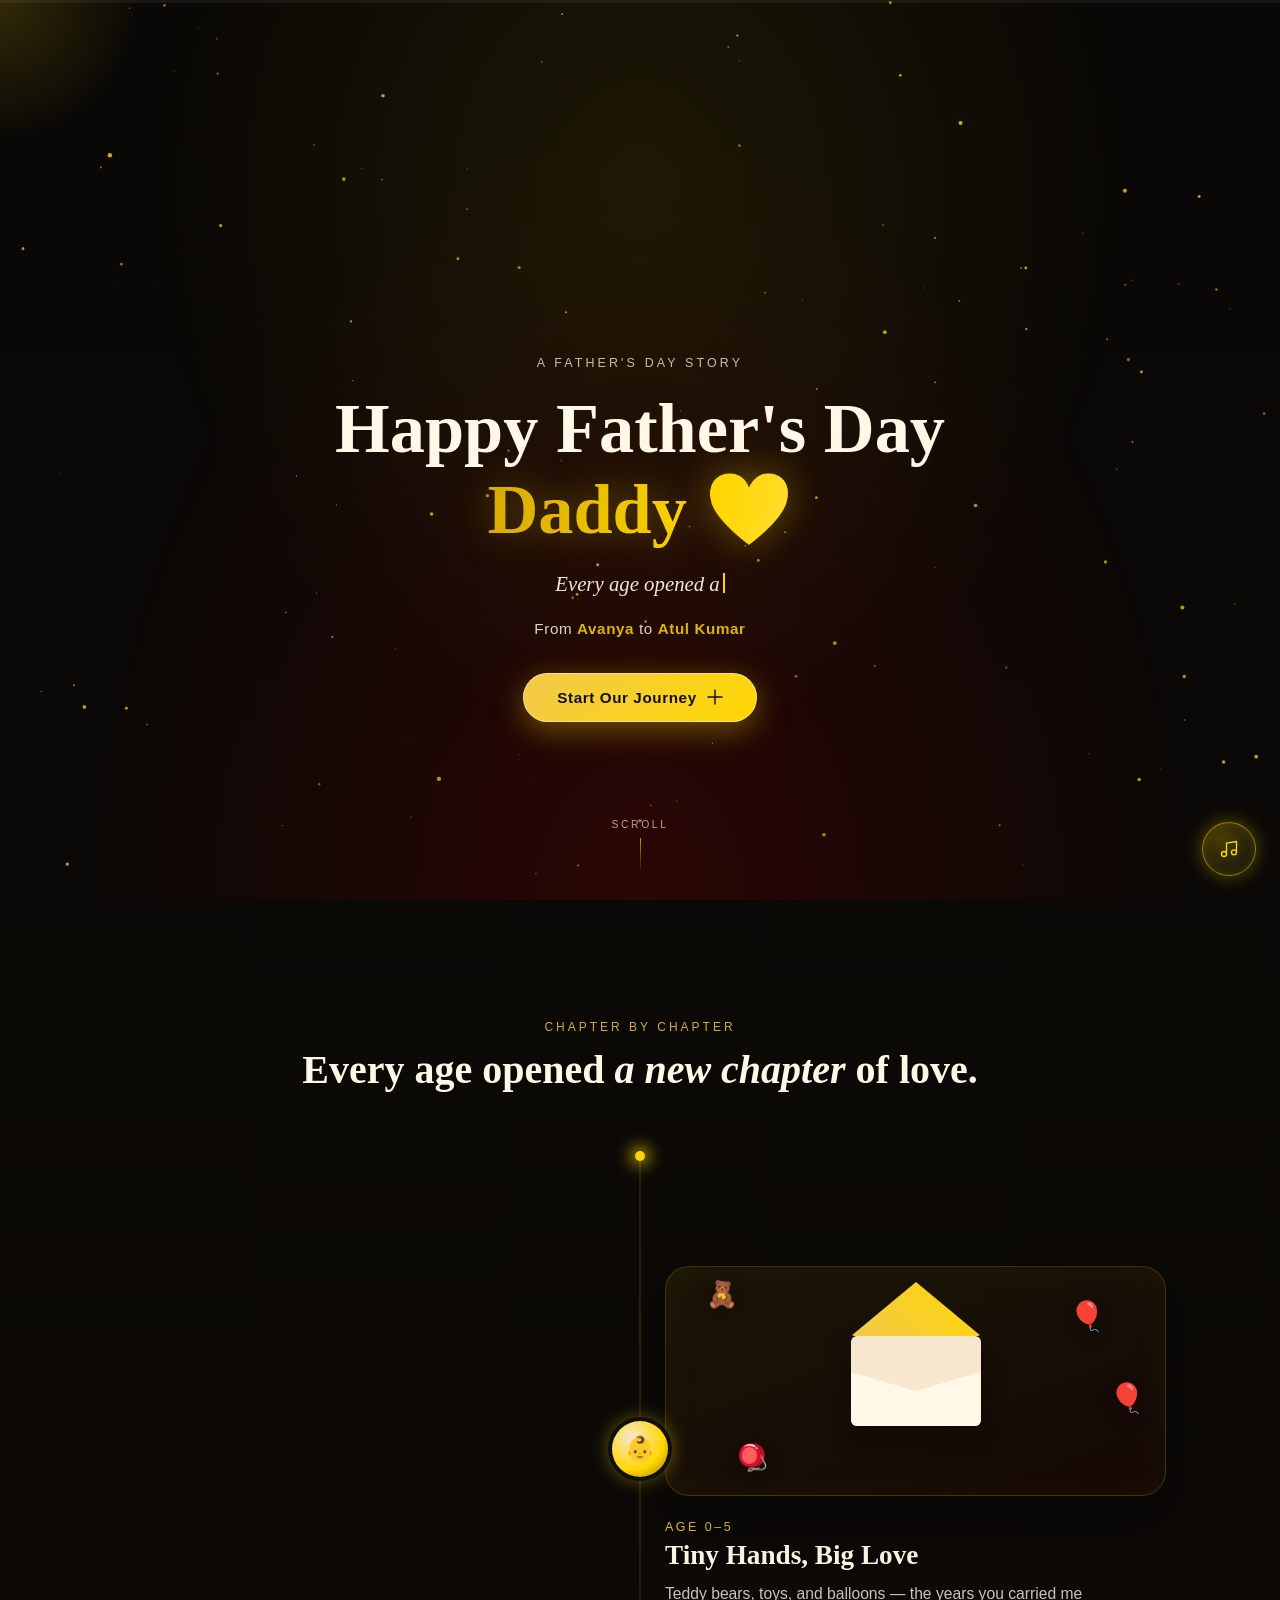
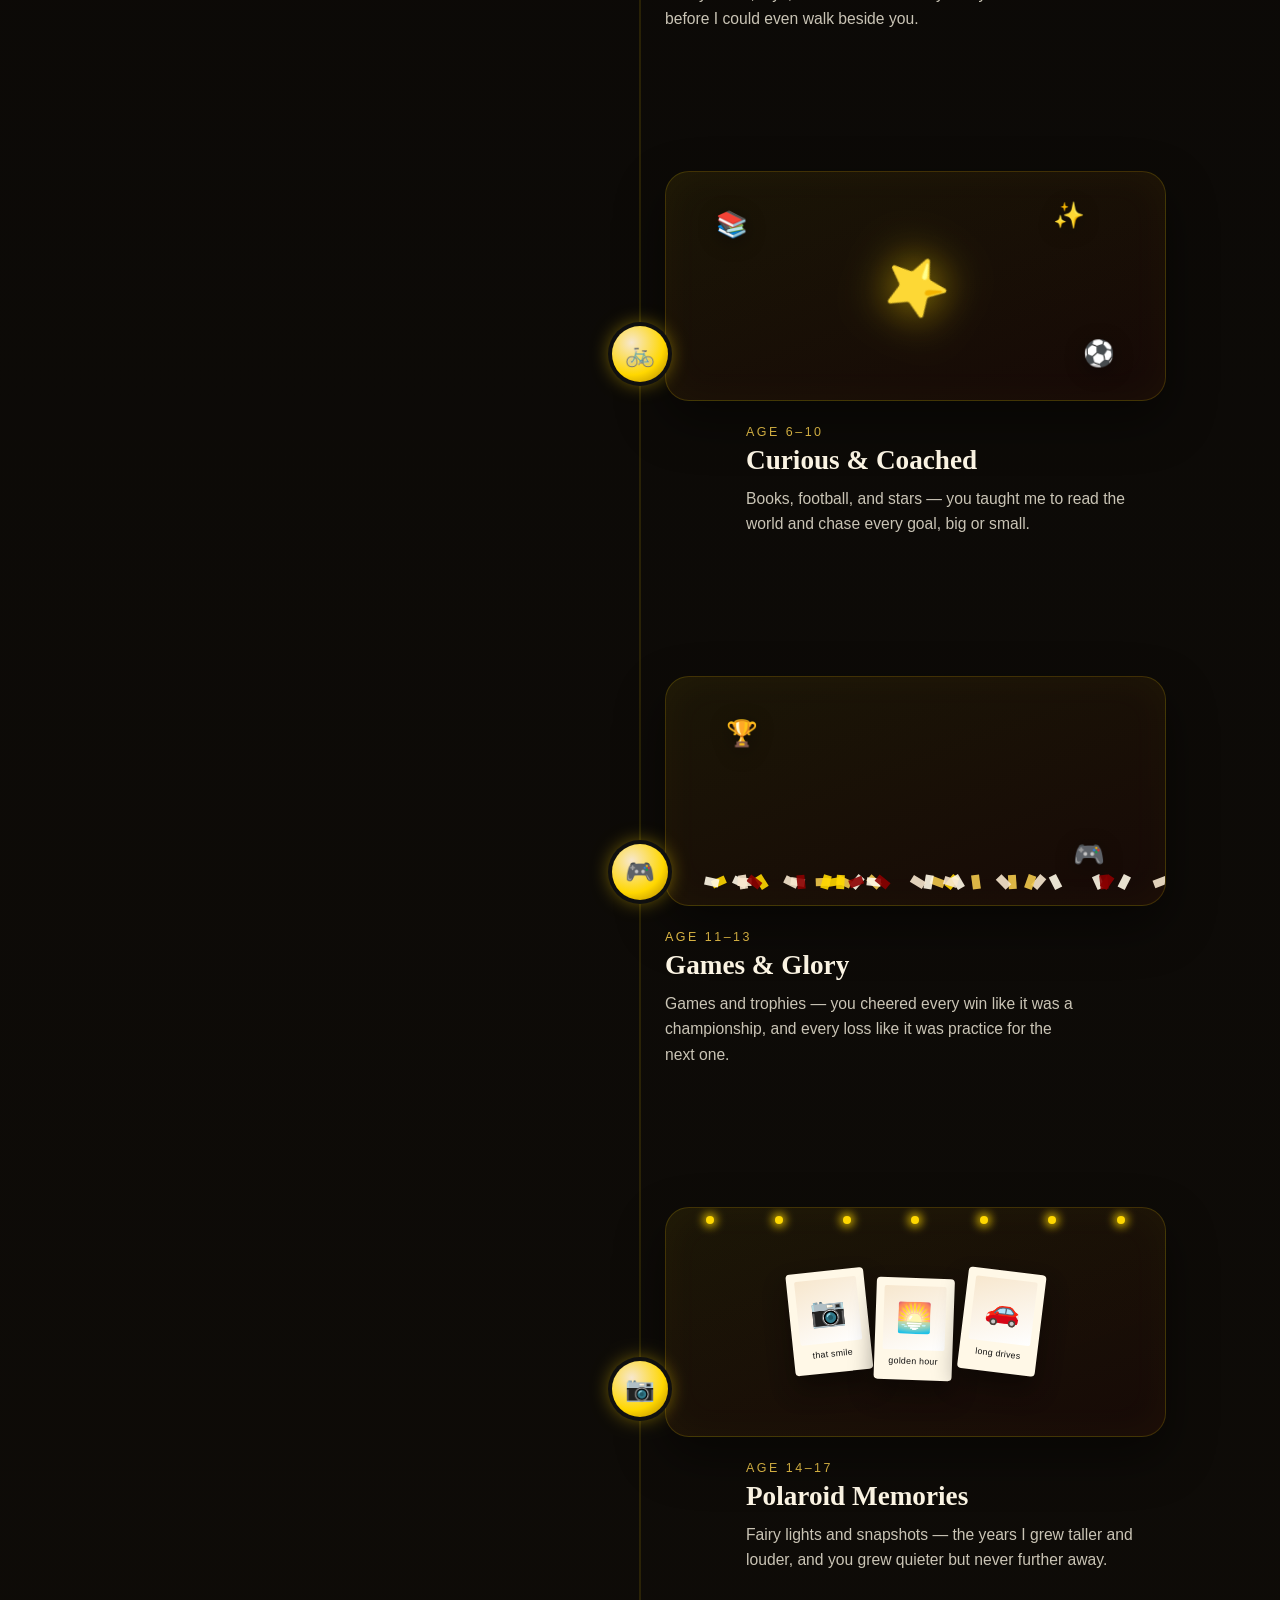
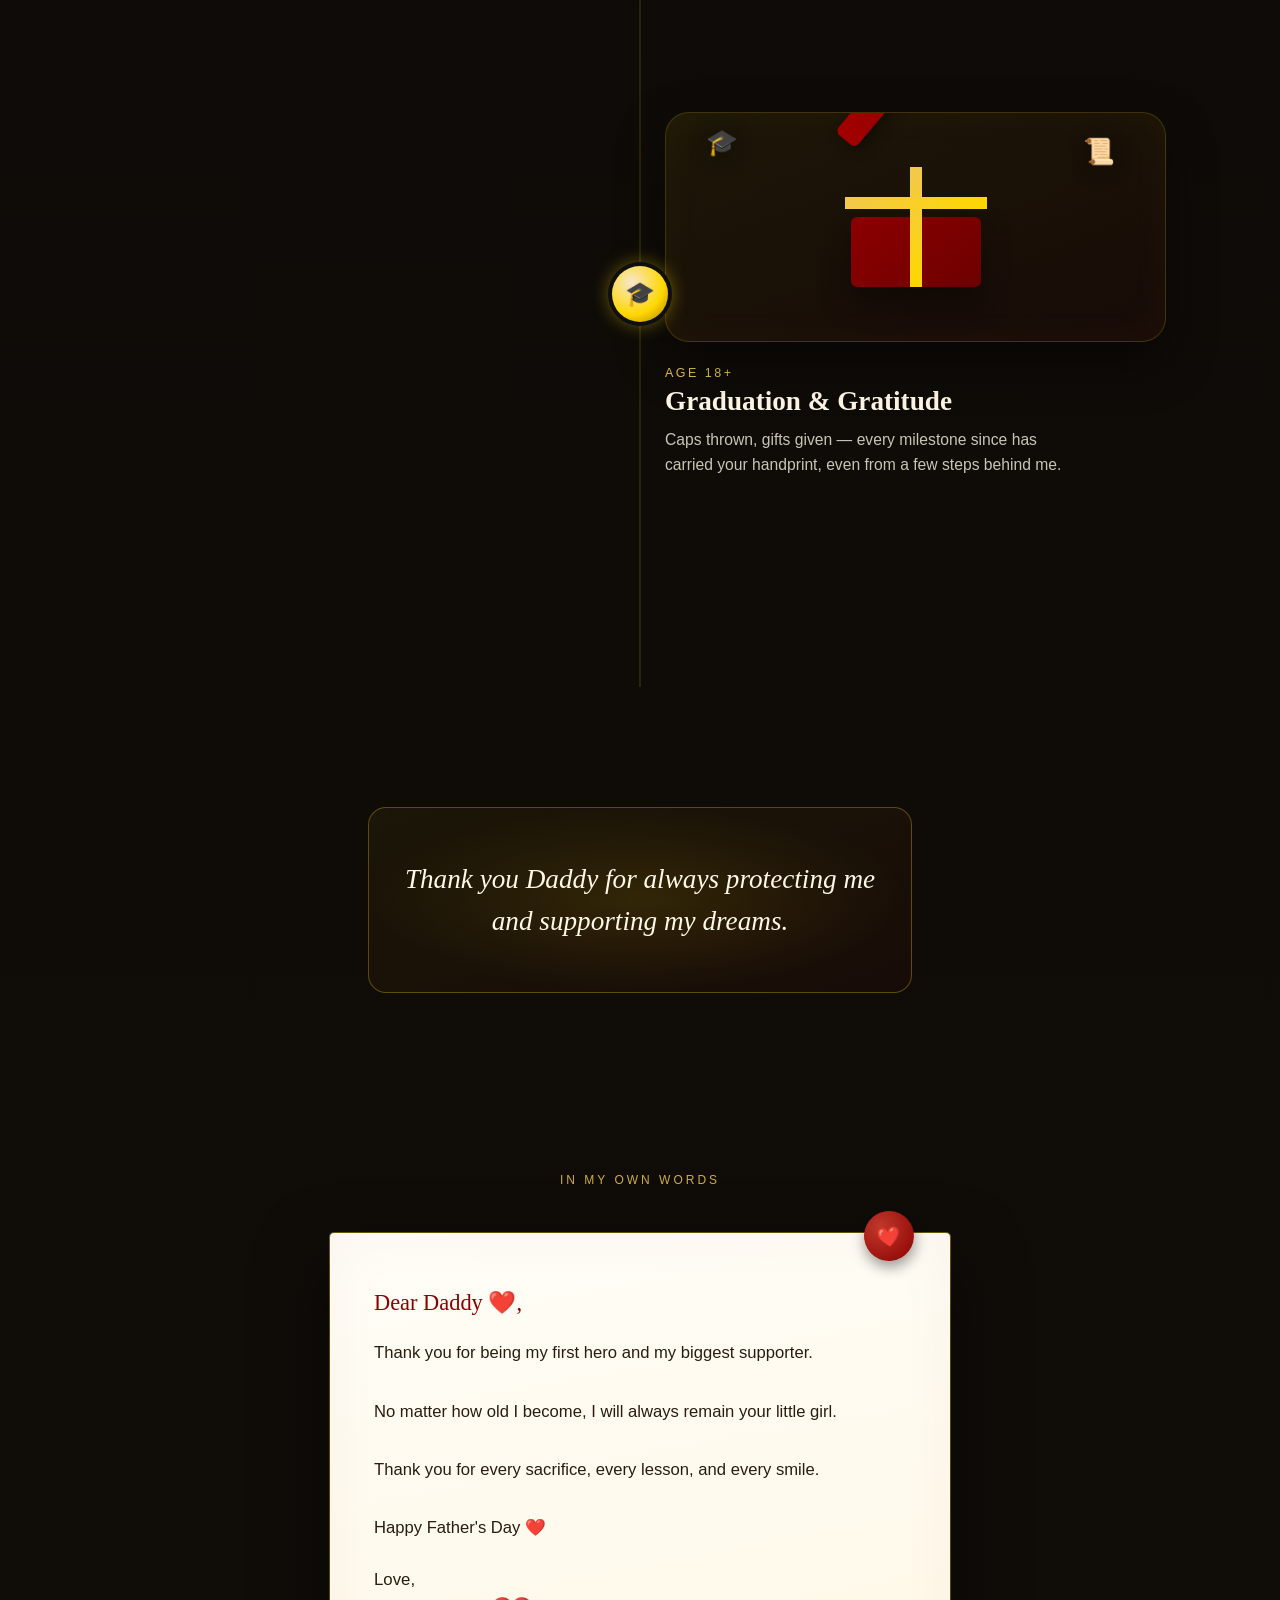
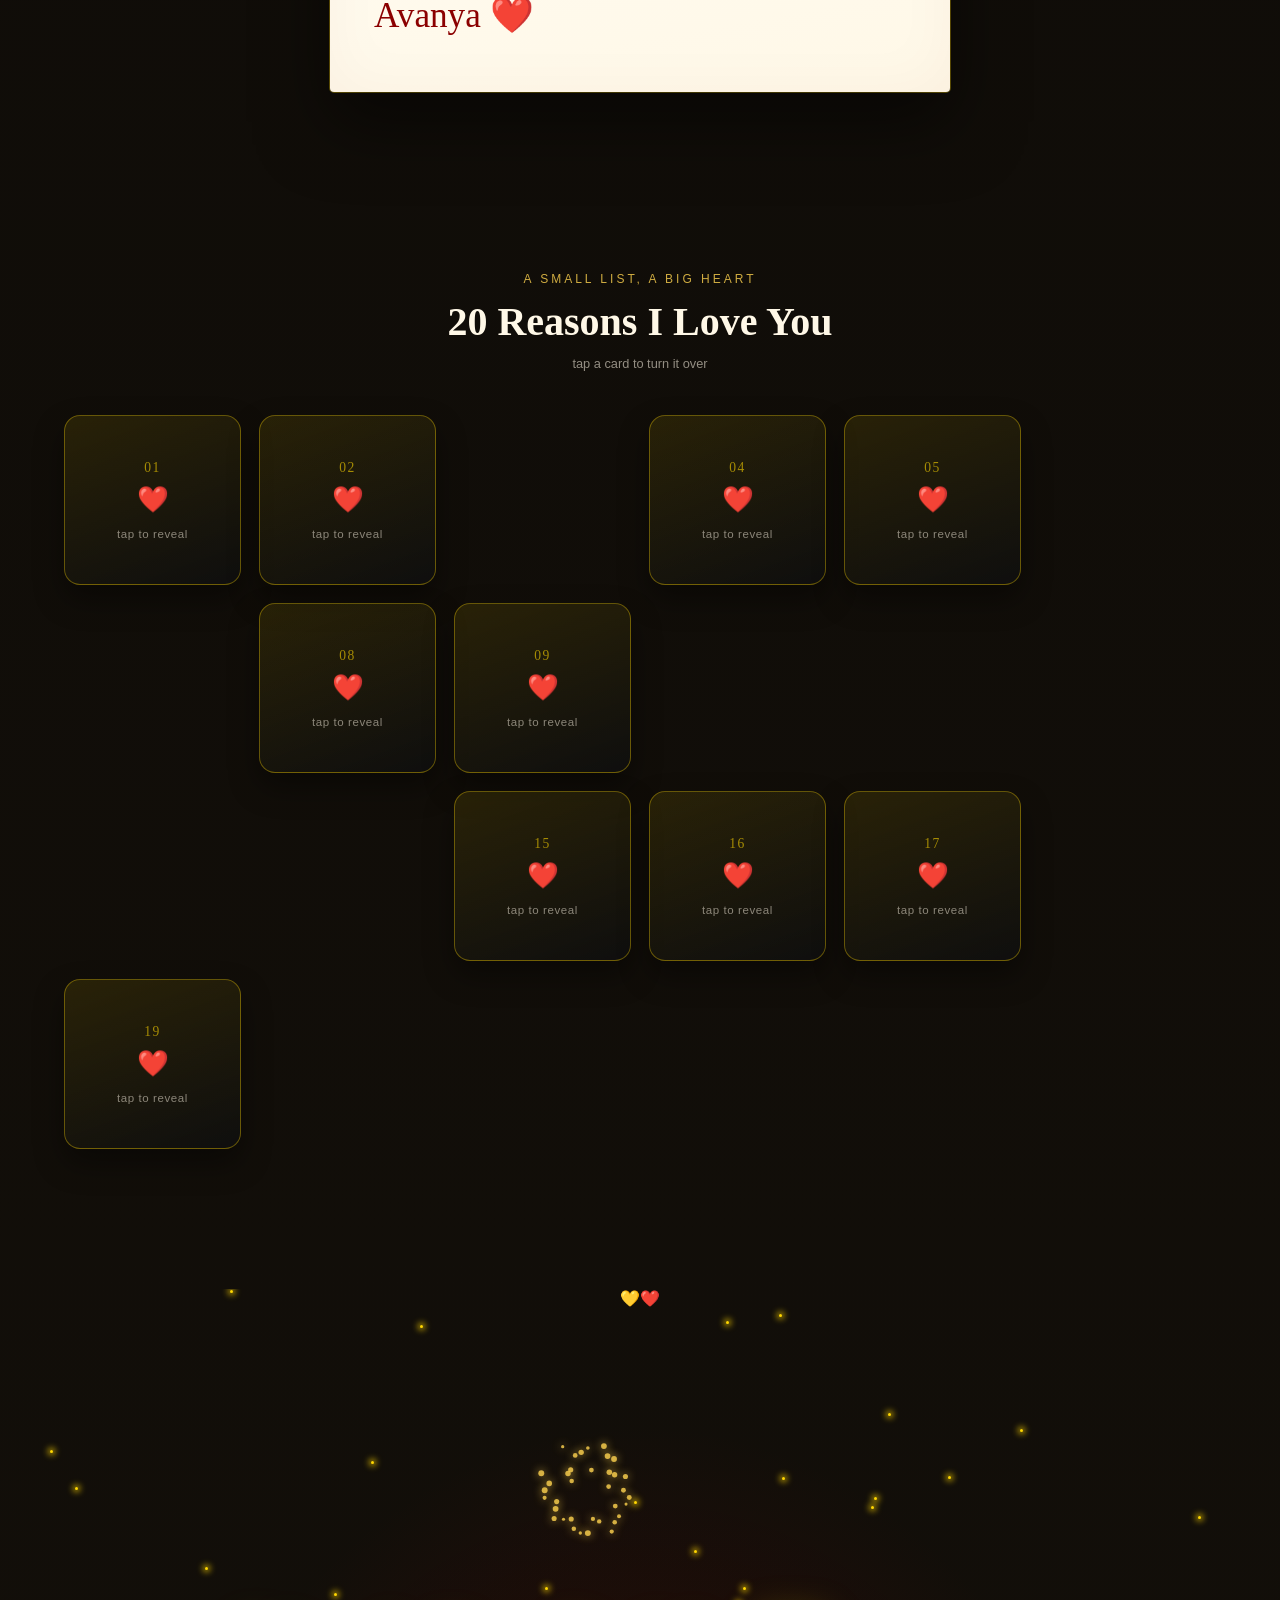
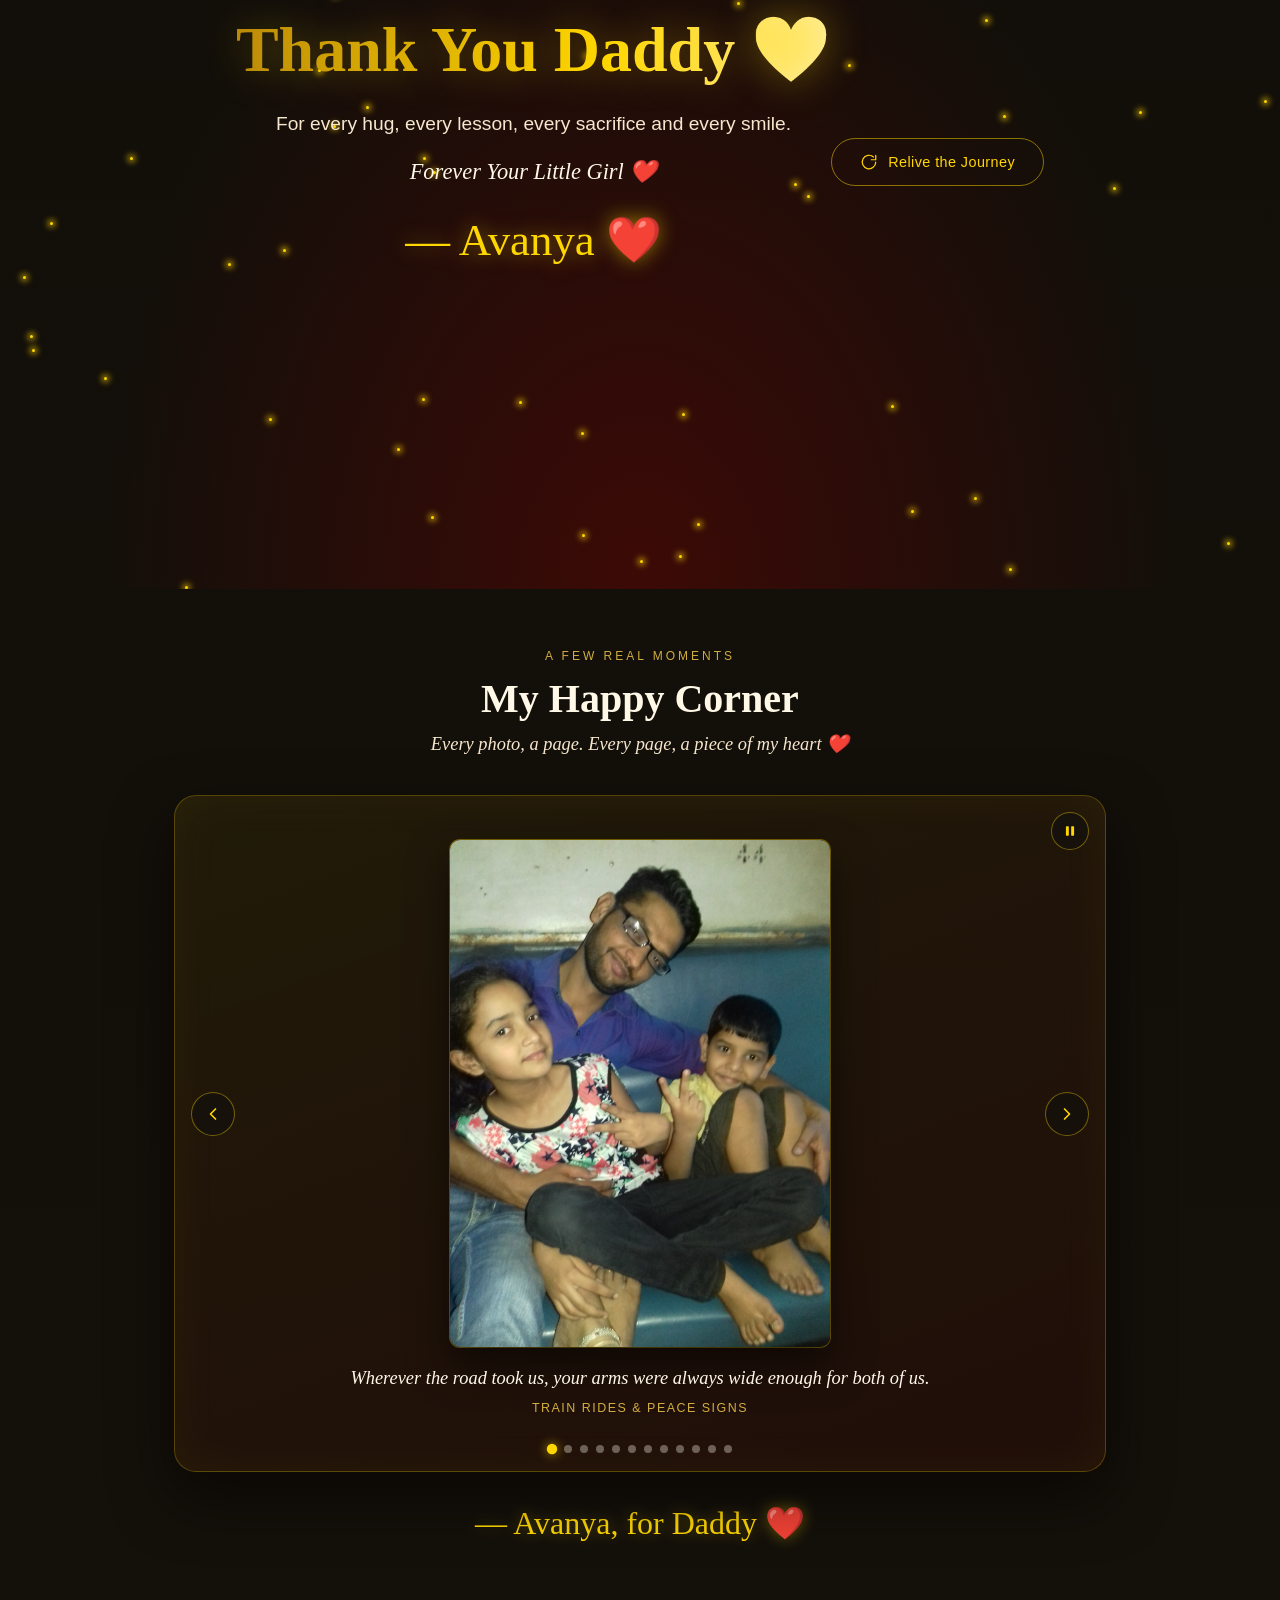
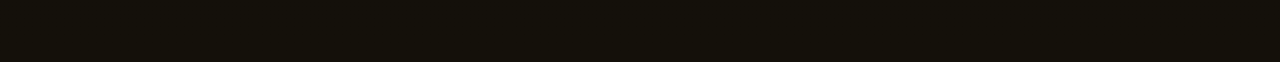
==== commit 5b755af2: "Update index.html" ====
--- a/index.html
+++ b/index.html
@@ -28,7 +28,7 @@
   <span class="music-label">Our Song</span>
 </div>
 <audio id="bgAudio" loop preload="none">
-  <source src="https://cdn.pixabay.com/download/audio/2022/05/27/audio_1808fbf07a.mp3" type="audio/mpeg">
+  <source src="blue.mp3" type="audio/mpeg">
 </audio>
 
 <!-- Progress thread -->
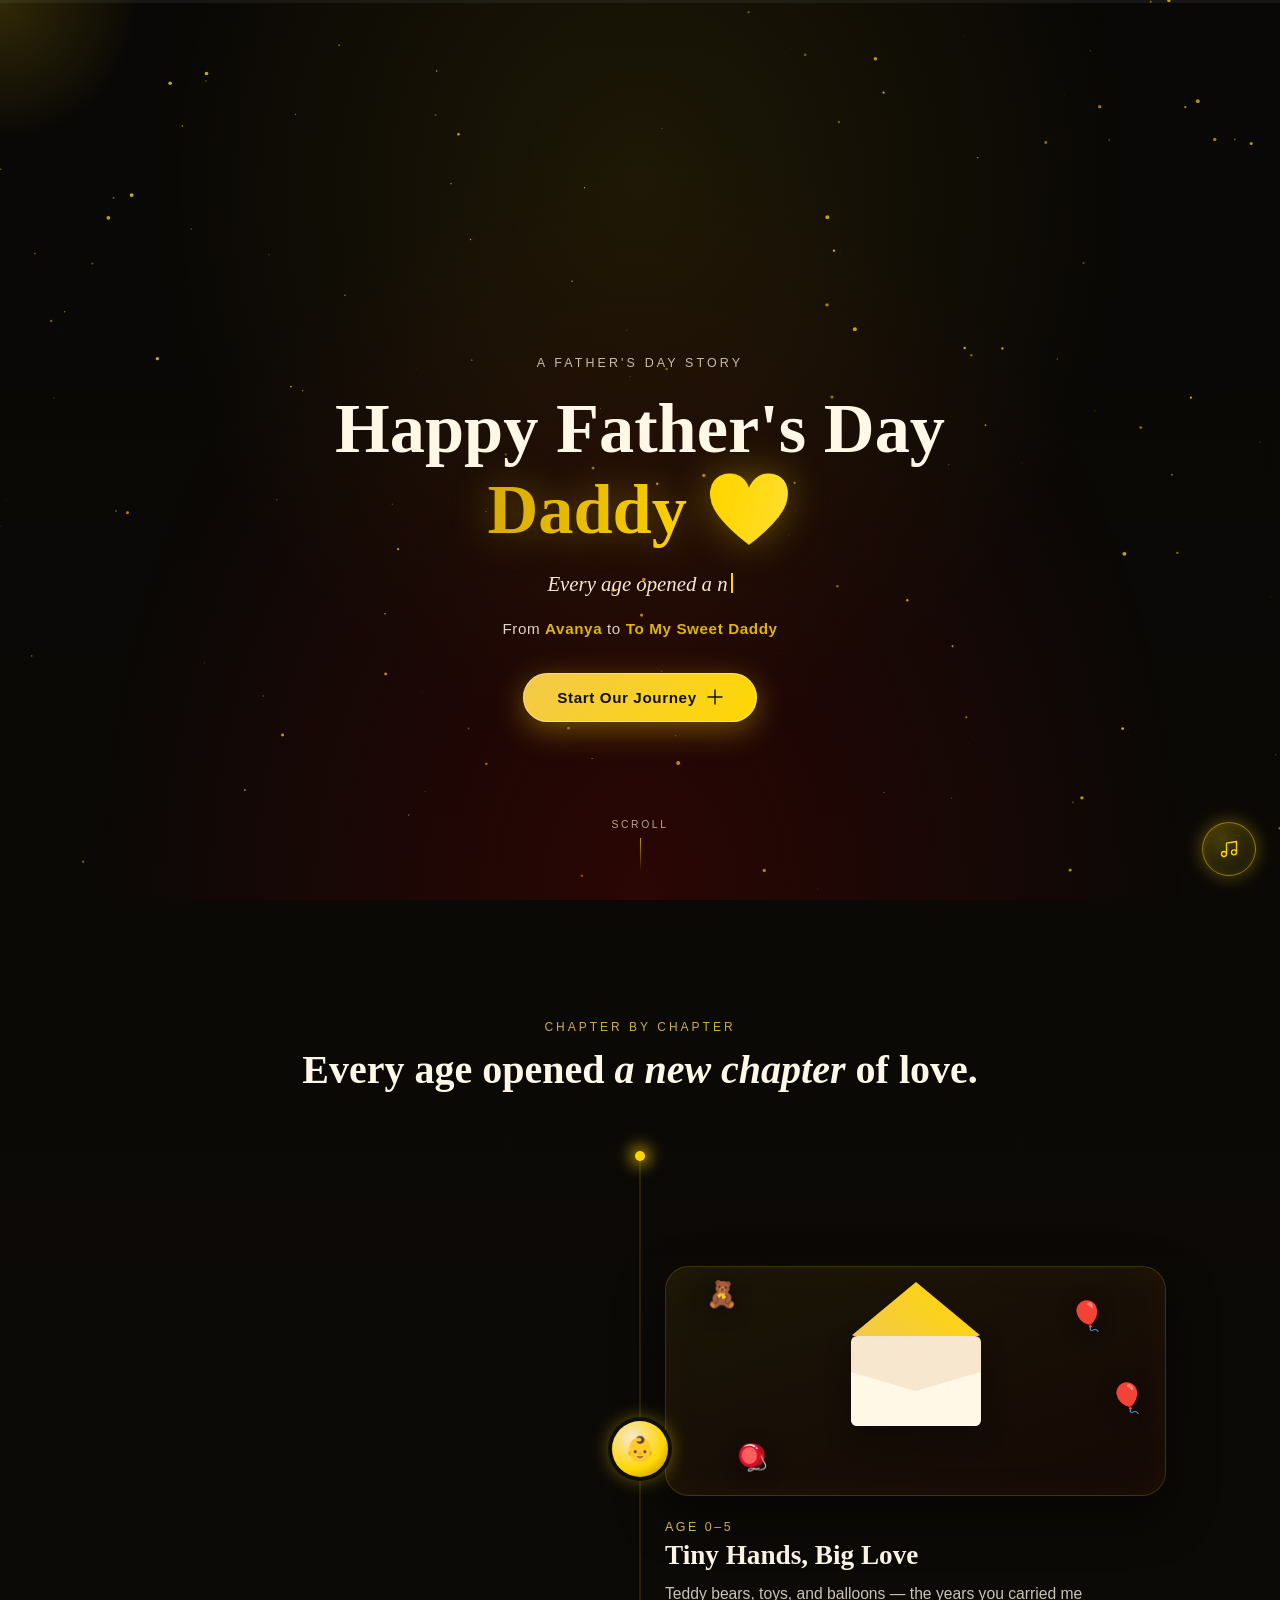
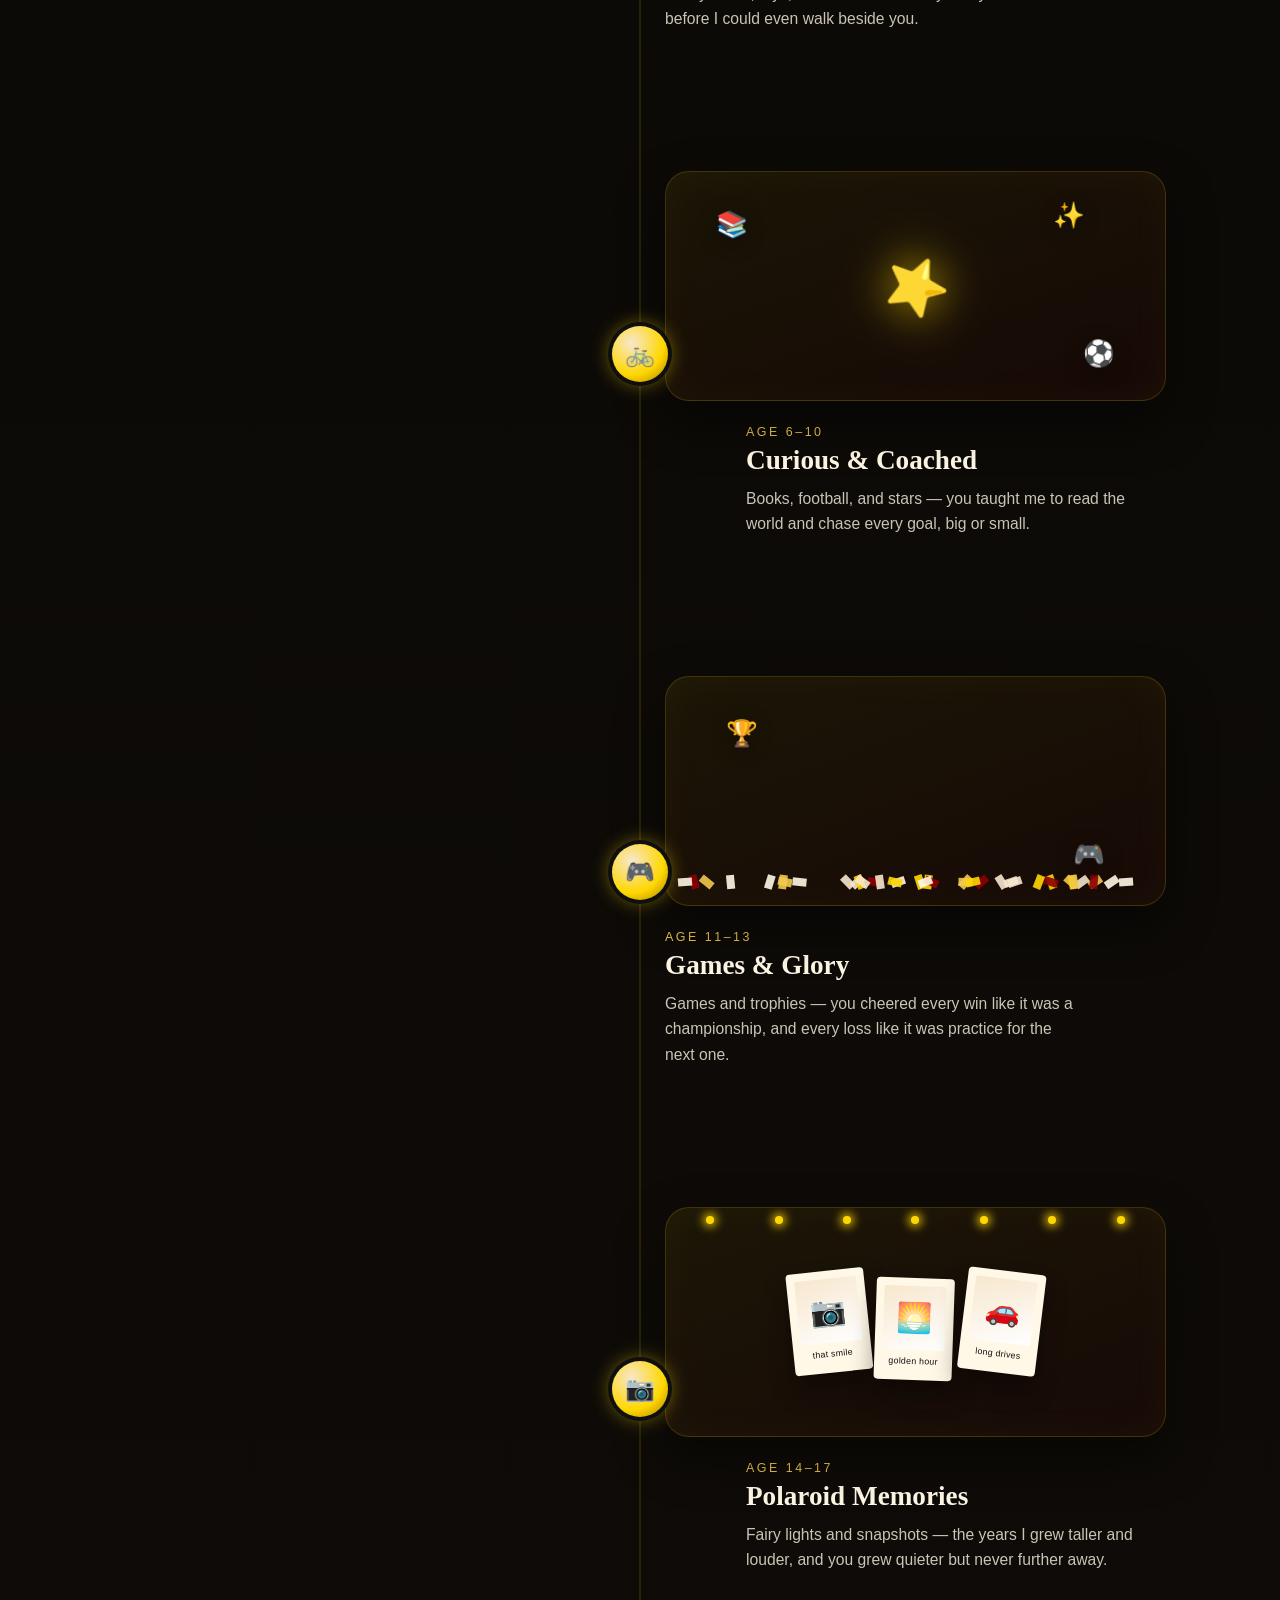
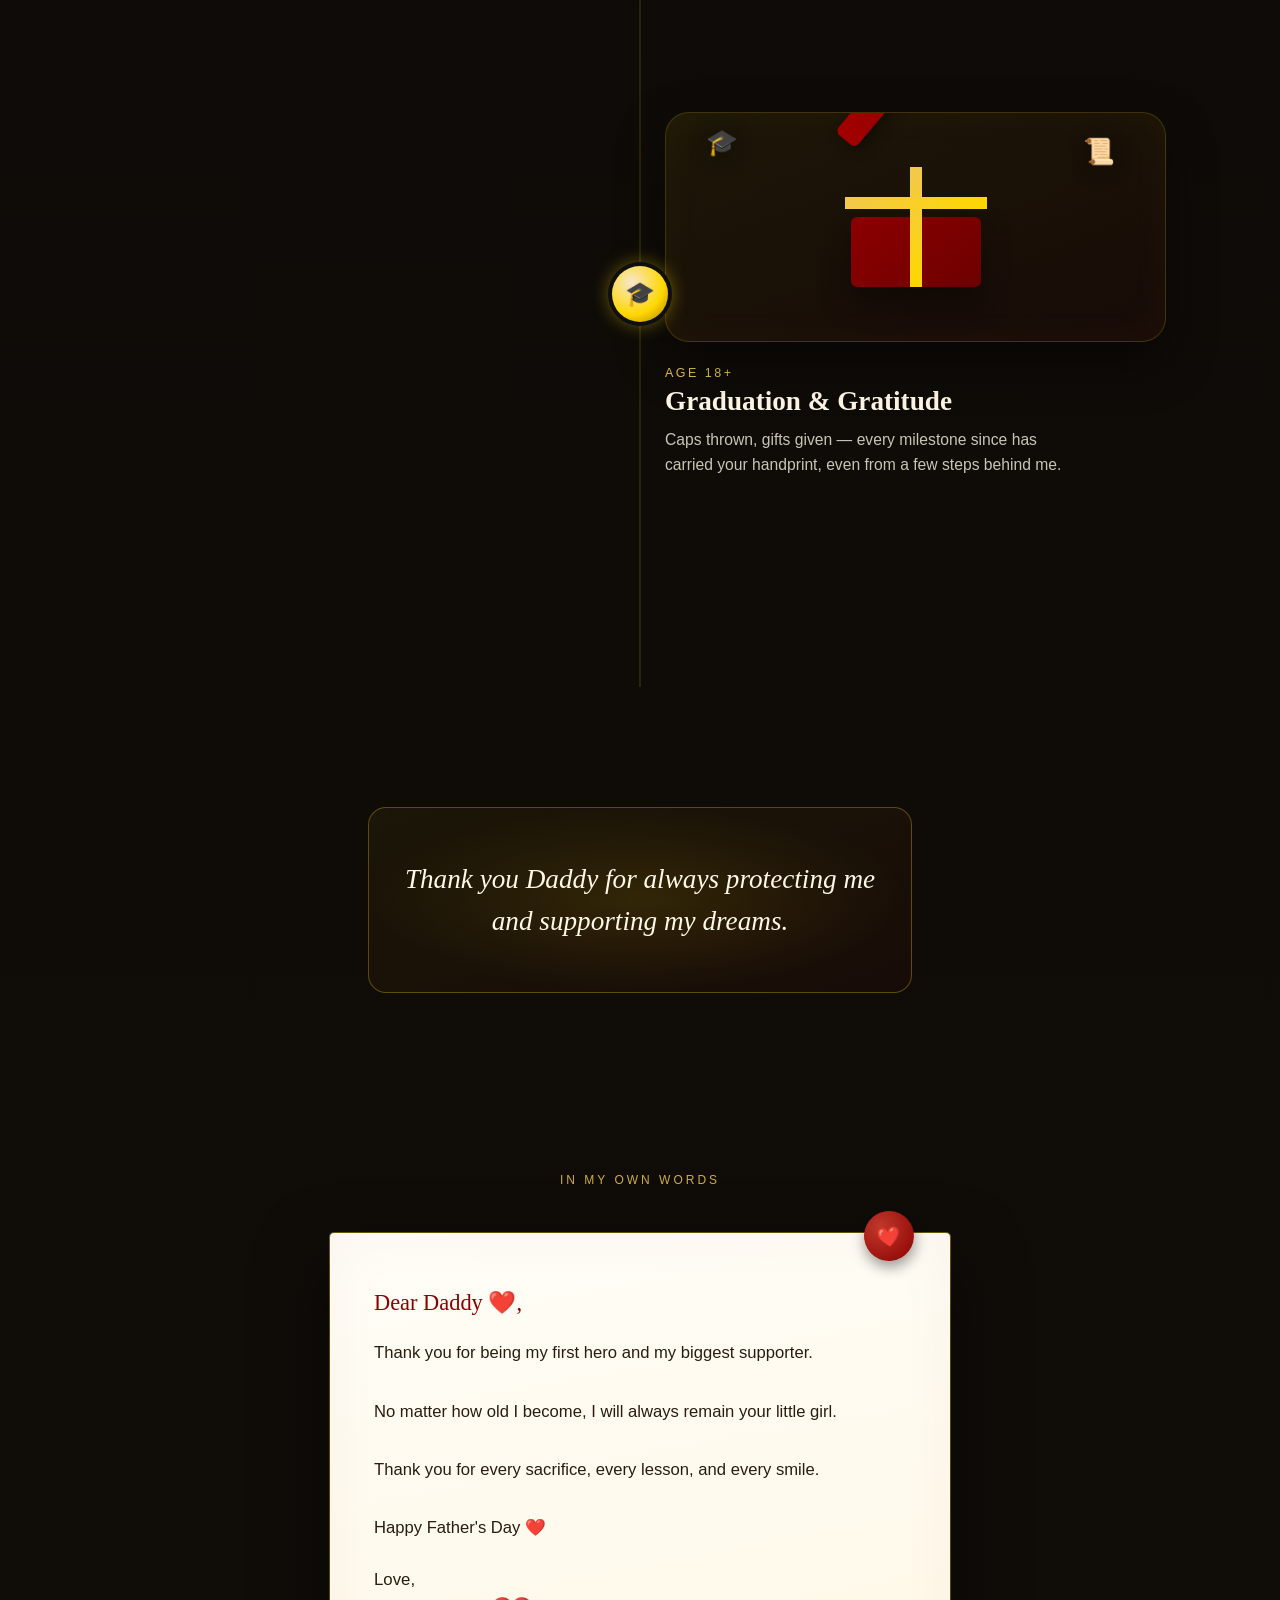
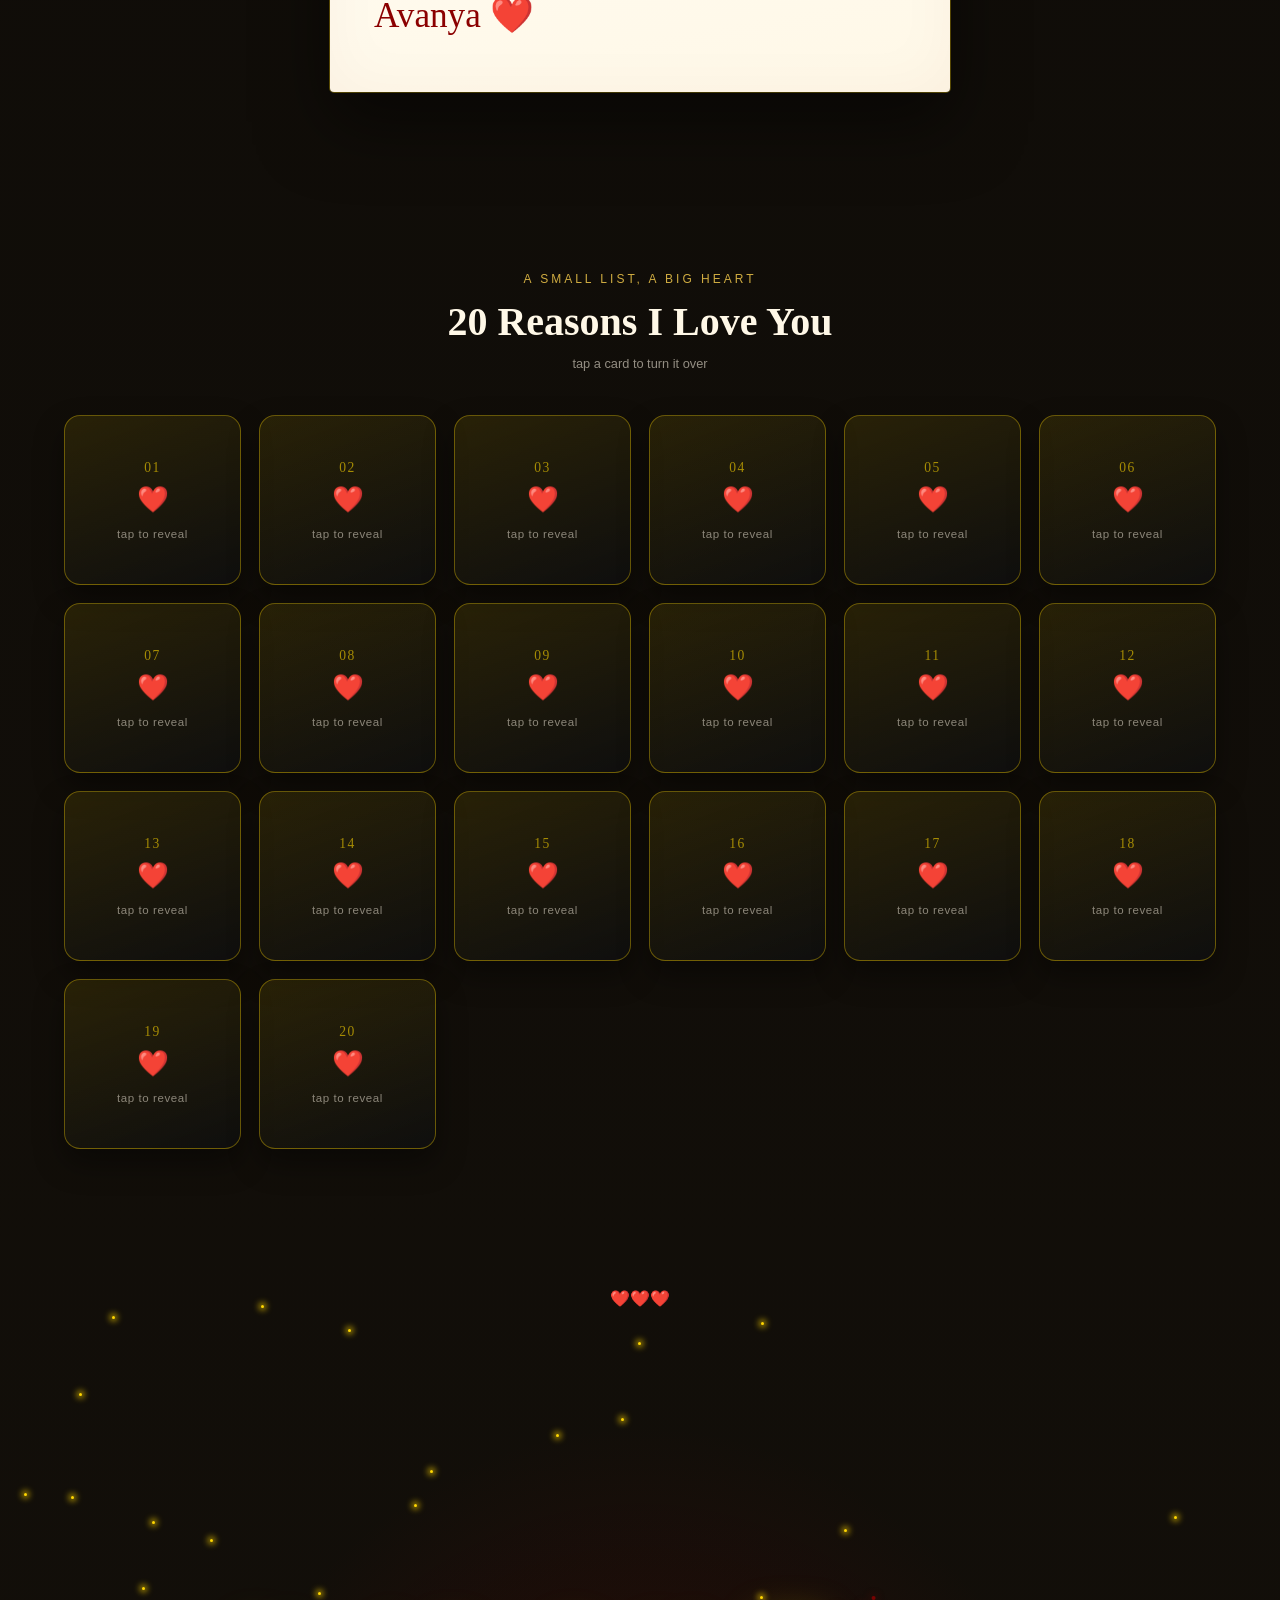
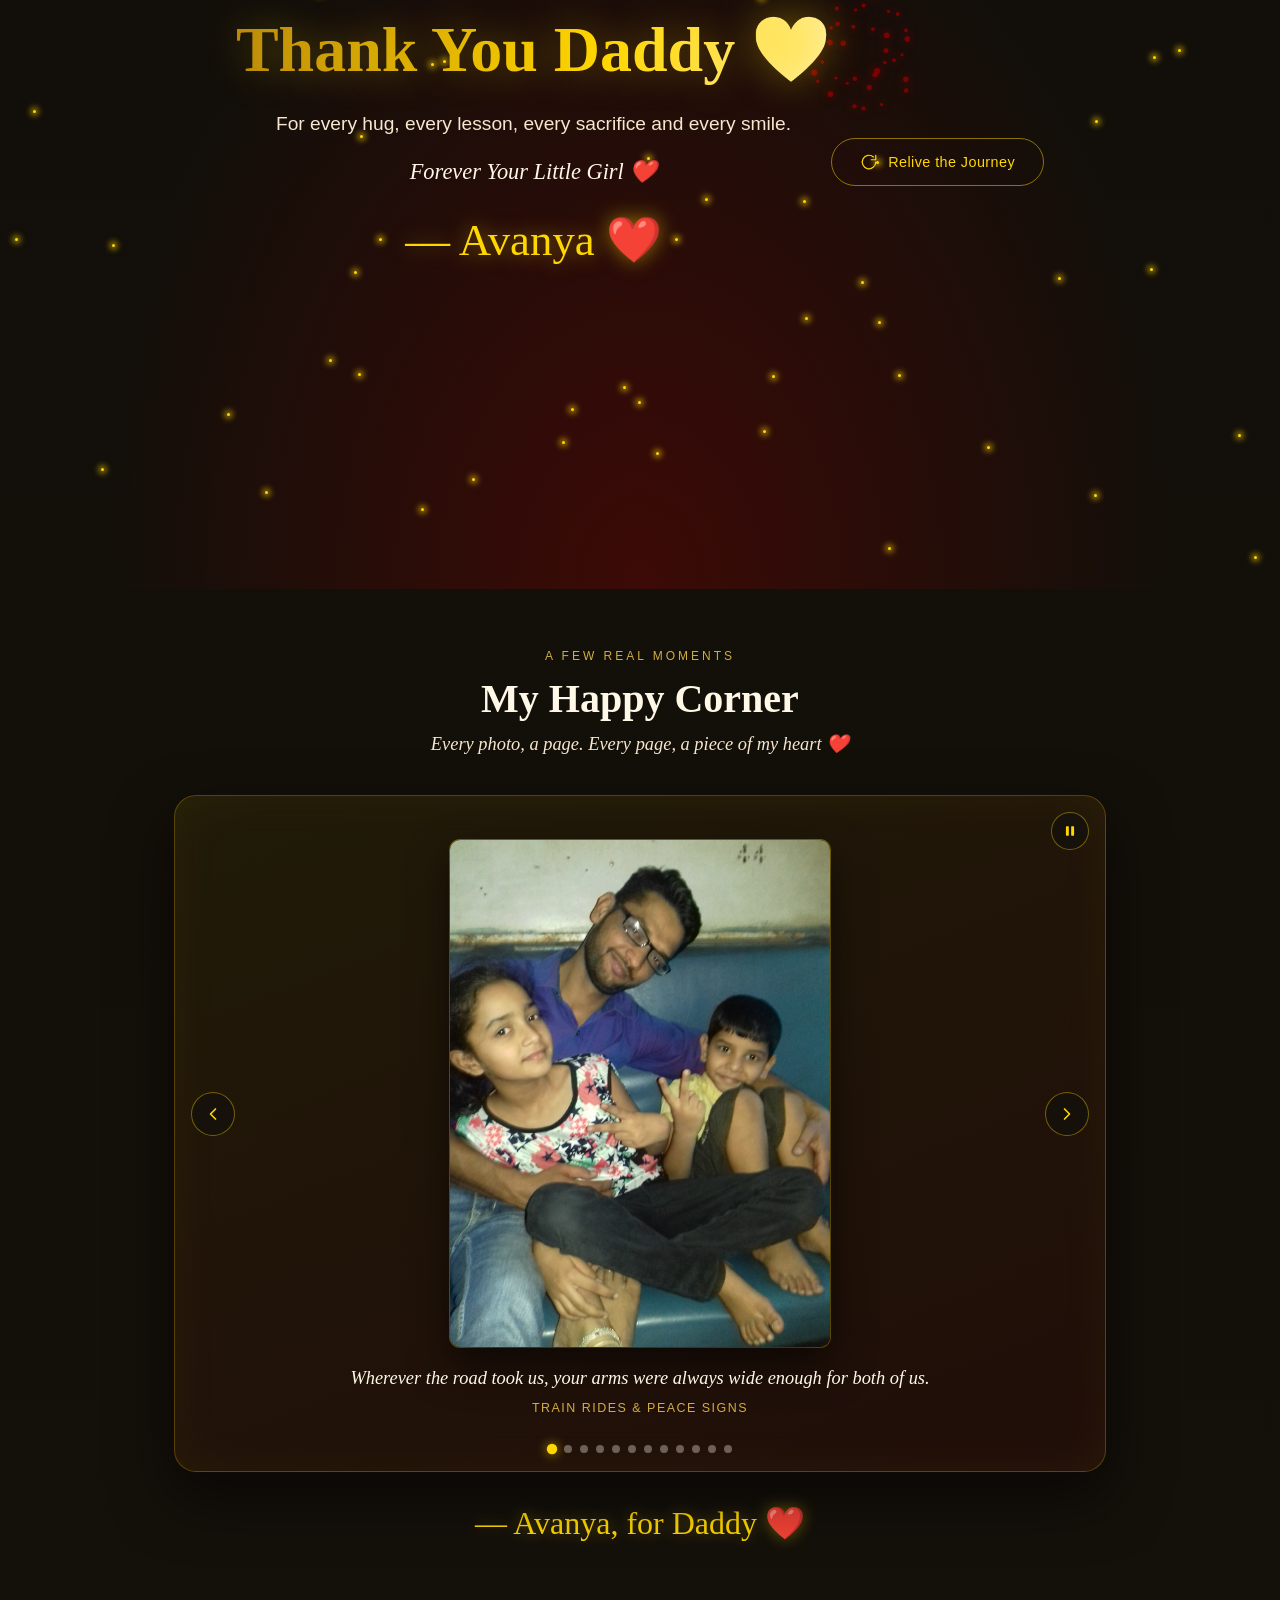
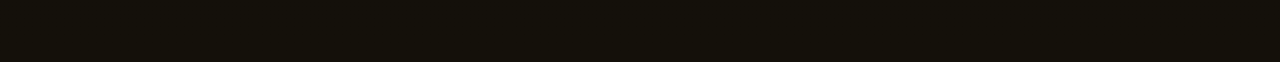
==== commit 58584b22: "Update index.html" ====
--- a/index.html
+++ b/index.html
@@ -54,7 +54,7 @@
       <span class="line gold-shimmer">Daddy ❤️</span>
     </h1>
     <p class="hero-subtitle" id="typewriter"></p>
-    <p class="hero-byline">From <strong>Avanya</strong> to <strong>Atul Kumar</strong></p>
+    <p class="hero-byline">From <strong>Avanya</strong> to <strong>To My Sweet Daddy</strong></p>
 
     <button class="btn-primary" id="startJourneyBtn">
       <span>Start Our Journey</span>
